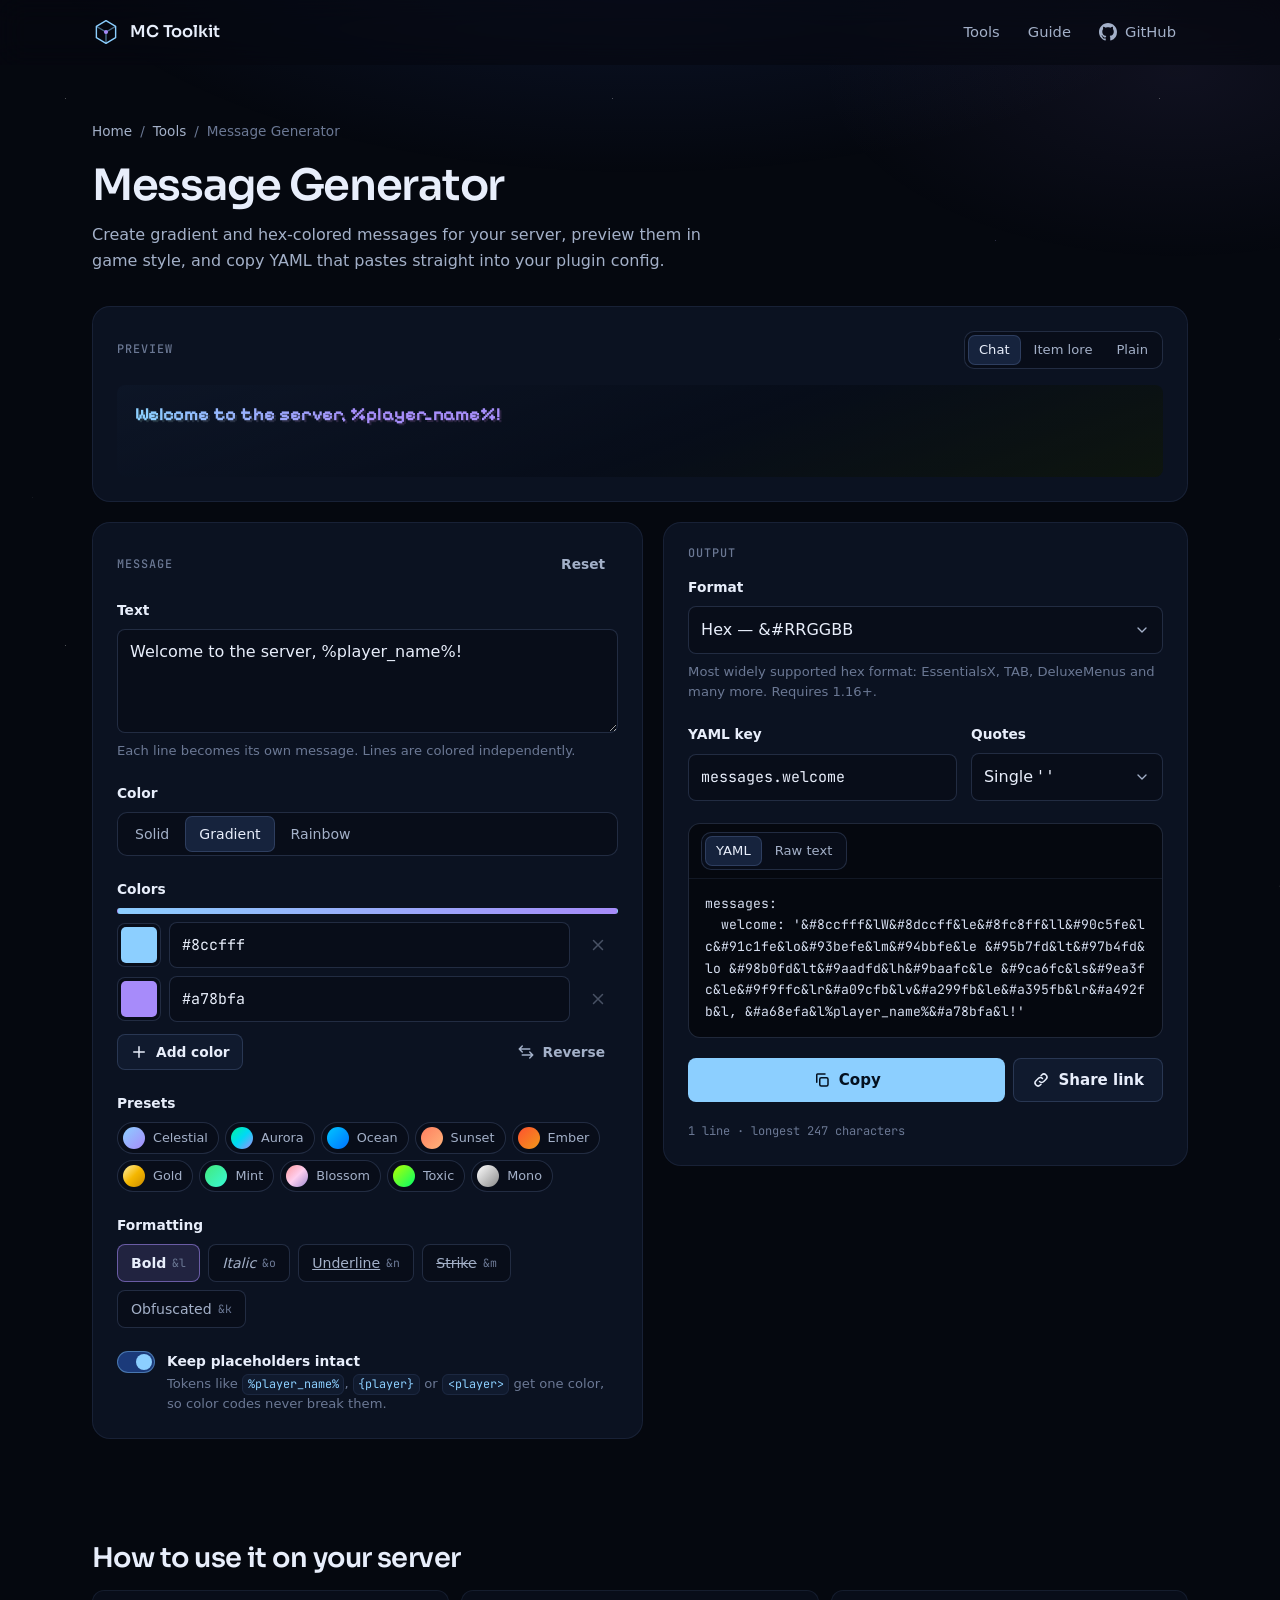
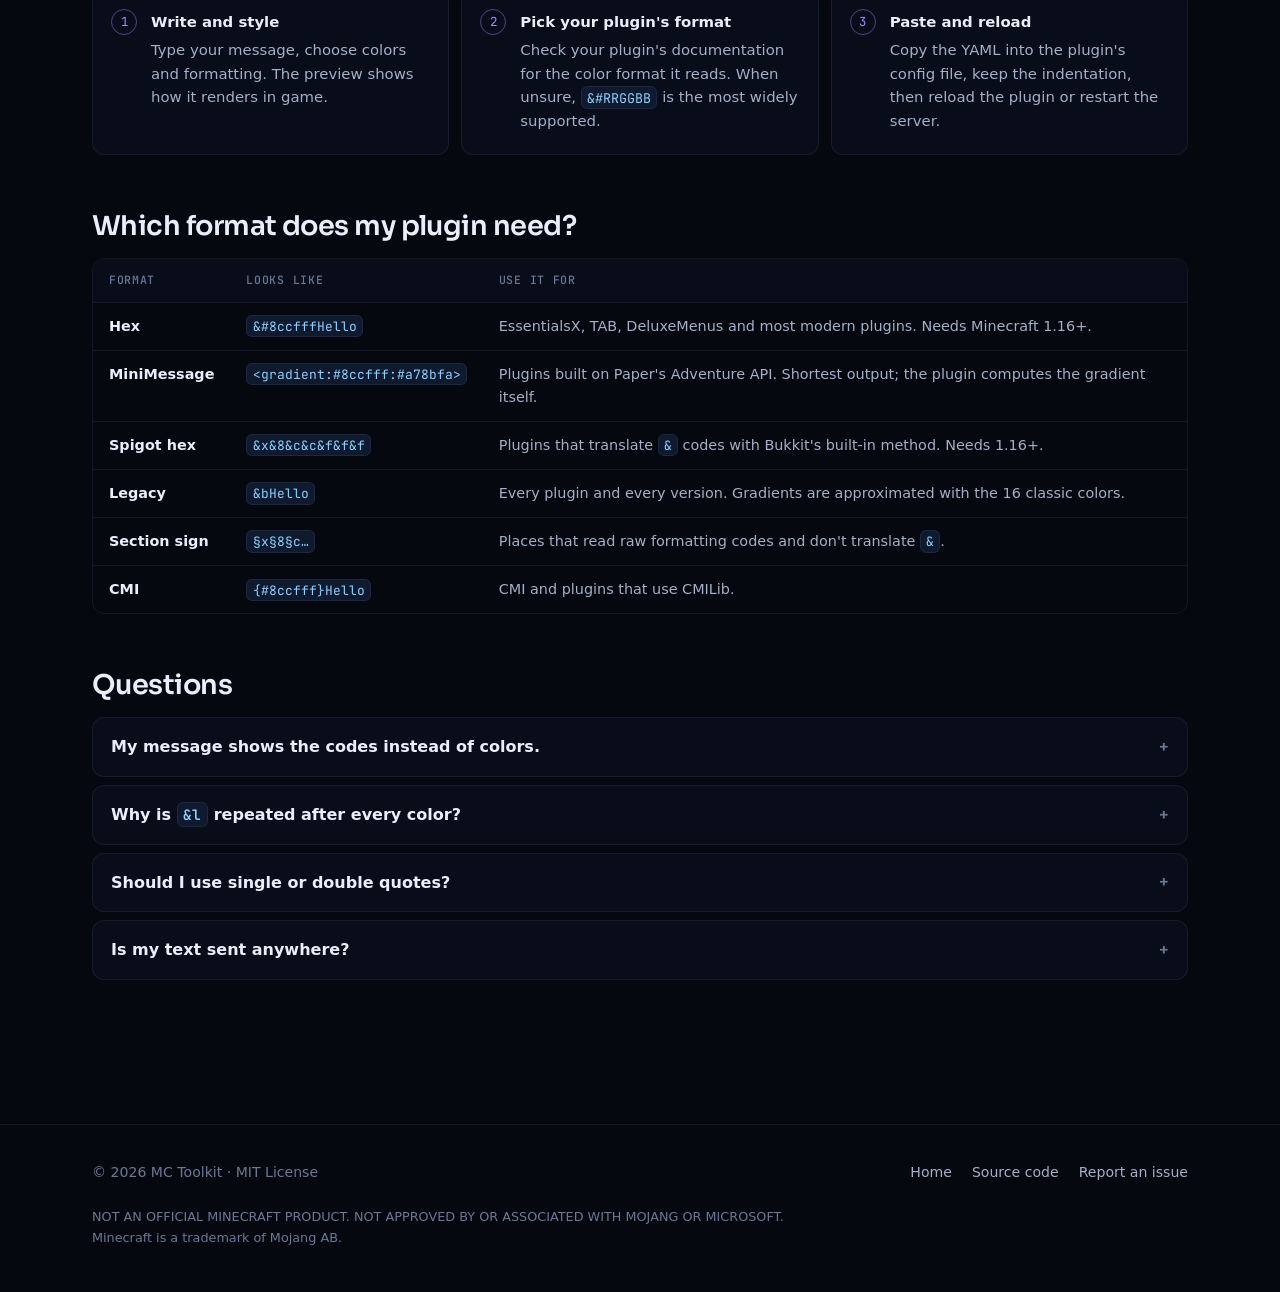
==== tools/message-generator/index.html @ 1709cd54 "Add site foundation and Message Generator tool - Design system (dark celestial theme), homepage and " ====
<!doctype html>
<html lang="en">
<head>
  <meta charset="utf-8">
  <meta name="viewport" content="width=device-width, initial-scale=1, viewport-fit=cover">
  <title>Minecraft Gradient &amp; Hex Message Generator (YAML) — MC Toolkit</title>
  <meta name="description" content="Create Minecraft gradient and hex color messages for Paper and Spigot. Export ready-to-paste YAML in &amp;#RRGGBB, MiniMessage, &amp;x Spigot, legacy &amp; codes and CMI formats.">
  <link rel="canonical" href="https://smmezp.github.io/mc-toolkit/tools/message-generator/">
  <meta name="theme-color" content="#05080f">

  <meta property="og:type" content="website">
  <meta property="og:site_name" content="MC Toolkit">
  <meta property="og:title" content="Minecraft Gradient &amp; Hex Message Generator">
  <meta property="og:description" content="Gradients, hex colors and formatting for Minecraft messages. Copy YAML for EssentialsX, MiniMessage, Spigot and more.">
  <meta property="og:url" content="https://smmezp.github.io/mc-toolkit/tools/message-generator/">
  <meta property="og:image" content="https://smmezp.github.io/mc-toolkit/assets/og-image.png">
  <meta property="og:image:width" content="1200">
  <meta property="og:image:height" content="630">
  <meta name="twitter:card" content="summary_large_image">

  <link rel="icon" href="../../assets/favicon.svg" type="image/svg+xml">
  <link rel="apple-touch-icon" href="../../assets/apple-touch-icon.png">

  <link rel="preconnect" href="https://fonts.googleapis.com">
  <link rel="preconnect" href="https://fonts.gstatic.com" crossorigin>
  <link rel="stylesheet" href="https://fonts.googleapis.com/css2?family=JetBrains+Mono:wght@400;500&family=Pixelify+Sans:wght@400;700&family=Sora:wght@500;600;700&display=swap">
  <link rel="stylesheet" href="../../css/main.css">
  <link rel="stylesheet" href="../../css/tool.css">

  <script type="application/ld+json">
  {
    "@context": "https://schema.org",
    "@type": "WebApplication",
    "name": "Minecraft Message Generator",
    "url": "https://smmezp.github.io/mc-toolkit/tools/message-generator/",
    "applicationCategory": "DeveloperApplication",
    "operatingSystem": "Any (web browser)",
    "description": "Generate Minecraft gradient and hex color messages as YAML for Paper and Spigot plugins.",
    "offers": { "@type": "Offer", "price": "0", "priceCurrency": "USD" },
    "isPartOf": { "@type": "WebSite", "name": "MC Toolkit", "url": "https://smmezp.github.io/mc-toolkit/" }
  }
  </script>
</head>
<body>
  <a class="skip-link" href="#main">Skip to content</a>

  <header class="site-header">
    <div class="container header-inner">
      <a class="brand" href="../../" aria-label="MC Toolkit home">
        <svg viewBox="0 0 32 32" fill="none" aria-hidden="true">
          <path d="M16 3 27 9.5v13L16 29 5 22.5v-13Z" stroke="#8ccfff" stroke-width="1.6" stroke-linejoin="round"/>
          <path d="M5 9.5 16 16l11-6.5M16 16v13" stroke="#8ccfff" stroke-opacity=".5" stroke-width="1.6" stroke-linejoin="round"/>
          <circle cx="16" cy="16" r="2.4" fill="#a78bfa"/>
        </svg>
        <span>MC Toolkit</span>
      </a>
      <nav class="site-nav" aria-label="Main">
        <a class="nav-link" href="../../#tools">Tools</a>
        <a class="nav-link nav-optional" href="#guide">Guide</a>
        <a class="nav-link" href="https://github.com/smmezp/mc-toolkit" target="_blank" rel="noopener" aria-label="MC Toolkit on GitHub">
          <svg viewBox="0 0 16 16" fill="currentColor" aria-hidden="true"><path d="M8 0C3.58 0 0 3.58 0 8c0 3.54 2.29 6.53 5.47 7.59.4.07.55-.17.55-.38 0-.19-.01-.82-.01-1.49-2.01.37-2.53-.49-2.69-.94-.09-.23-.48-.94-.82-1.13-.28-.15-.68-.52-.01-.53.63-.01 1.08.58 1.23.82.72 1.21 1.87.87 2.33.66.07-.52.28-.87.51-1.07-1.78-.2-3.64-.89-3.64-3.95 0-.87.31-1.59.82-2.15-.08-.2-.36-1.02.08-2.12 0 0 .67-.21 2.2.82.64-.18 1.32-.27 2-.27.68 0 1.36.09 2 .27 1.53-1.04 2.2-.82 2.2-.82.44 1.1.16 1.92.08 2.12.51.56.82 1.27.82 2.15 0 3.07-1.87 3.75-3.65 3.95.29.25.54.73.54 1.48 0 1.07-.01 1.93-.01 2.2 0 .21.15.46.55.38A8.013 8.013 0 0 0 16 8c0-4.42-3.58-8-8-8Z"/></svg>
          <span class="nav-label-optional">GitHub</span>
        </a>
      </nav>
    </div>
  </header>

  <main id="main">
    <section class="tool-hero">
      <div class="container">
        <ol class="breadcrumb">
          <li><a href="../../">Home</a></li>
          <li><a href="../../#tools">Tools</a></li>
          <li aria-current="page">Message Generator</li>
        </ol>
        <h1>Message Generator</h1>
        <p>Create gradient and hex-colored messages for your server, preview them in game style, and copy YAML that pastes straight into your plugin config.</p>
      </div>
    </section>

    <div class="container tool-layout">
      <!-- Preview ----------------------------------------------------- -->
      <section class="panel span-all" aria-labelledby="preview-title">
        <div class="panel-head">
          <h2 class="panel-title" id="preview-title">Preview</h2>
          <div class="segmented segmented--sm" role="radiogroup" aria-label="Preview background">
            <label><input type="radio" name="bg" value="chat" checked><span>Chat</span></label>
            <label><input type="radio" name="bg" value="tooltip"><span>Item lore</span></label>
            <label><input type="radio" name="bg" value="plain"><span>Plain</span></label>
          </div>
        </div>
        <div class="mc-screen mc-screen--chat preview-screen" id="mg-preview" aria-live="polite"></div>
      </section>

      <!-- Editor ------------------------------------------------------ -->
      <section class="panel" aria-labelledby="editor-title">
        <div class="panel-head">
          <h2 class="panel-title" id="editor-title">Message</h2>
          <button class="btn btn-ghost btn-sm" type="button" id="mg-reset">Reset</button>
        </div>

        <div class="field">
          <label class="label" for="mg-text">Text</label>
          <textarea class="textarea" id="mg-text" rows="3" spellcheck="false" autocomplete="off"></textarea>
          <p class="hint">Each line becomes its own message. Lines are colored independently.</p>
        </div>

        <div class="field">
          <span class="label" id="mode-label">Color</span>
          <div class="segmented" role="radiogroup" aria-labelledby="mode-label">
            <label><input type="radio" name="mode" value="solid"><span>Solid</span></label>
            <label><input type="radio" name="mode" value="gradient" checked><span>Gradient</span></label>
            <label><input type="radio" name="mode" value="rainbow"><span>Rainbow</span></label>
          </div>
        </div>

        <div class="field" id="mg-colors-field">
          <span class="label">Colors</span>
          <div class="gradient-bar" id="mg-gradient-bar" aria-hidden="true"></div>
          <div class="stops" id="mg-stops"></div>
          <div class="stops-actions">
            <button class="btn btn-secondary btn-sm" type="button" id="mg-add-stop">
              <svg viewBox="0 0 24 24" fill="none" stroke="currentColor" stroke-width="2" stroke-linecap="round" aria-hidden="true"><path d="M12 5v14M5 12h14"/></svg>
              Add color
            </button>
            <button class="btn btn-ghost btn-sm" type="button" id="mg-reverse">
              <svg viewBox="0 0 24 24" fill="none" stroke="currentColor" stroke-width="2" stroke-linecap="round" stroke-linejoin="round" aria-hidden="true"><path d="M7 4 3 8l4 4M3 8h14M17 20l4-4-4-4M21 16H7"/></svg>
              Reverse
            </button>
          </div>
        </div>

        <div class="field" id="mg-presets-field">
          <span class="label">Presets</span>
          <div class="presets" id="mg-presets"></div>
        </div>

        <div class="field">
          <span class="label" id="formats-label">Formatting</span>
          <div class="chips" role="group" aria-labelledby="formats-label">
            <label class="chip"><input type="checkbox" name="format" value="bold"><span><b>Bold</b> <kbd>&amp;l</kbd></span></label>
            <label class="chip"><input type="checkbox" name="format" value="italic"><span><i>Italic</i> <kbd>&amp;o</kbd></span></label>
            <label class="chip"><input type="checkbox" name="format" value="underline"><span><u>Underline</u> <kbd>&amp;n</kbd></span></label>
            <label class="chip"><input type="checkbox" name="format" value="strikethrough"><span><s>Strike</s> <kbd>&amp;m</kbd></span></label>
            <label class="chip"><input type="checkbox" name="format" value="obfuscated"><span>Obfuscated <kbd>&amp;k</kbd></span></label>
          </div>
        </div>

        <div class="field">
          <label class="switch">
            <input type="checkbox" id="mg-protect" checked>
            <span class="switch-track" aria-hidden="true"></span>
            <span class="switch-text">
              <span class="label">Keep placeholders intact</span>
              <span class="hint">Tokens like <code>%player_name%</code>, <code>{player}</code> or <code>&lt;player&gt;</code> get one color, so color codes never break them.</span>
            </span>
          </label>
        </div>
      </section>

      <!-- Output ------------------------------------------------------ -->
      <section class="panel is-sticky" aria-labelledby="output-title">
        <div class="panel-head">
          <h2 class="panel-title" id="output-title">Output</h2>
        </div>

        <div class="field">
          <label class="label" for="mg-format">Format</label>
          <select class="select" id="mg-format">
            <option value="hex">Hex — &amp;#RRGGBB</option>
            <option value="minimessage">MiniMessage — &lt;gradient&gt;</option>
            <option value="spigot">Spigot hex — &amp;x&amp;R&amp;R…</option>
            <option value="legacy">Legacy — &amp;a, &amp;b (16 colors)</option>
            <option value="section">Section sign — §x§R…</option>
            <option value="cmi">CMI — {#RRGGBB}</option>
          </select>
          <p class="hint format-hint" id="mg-format-hint"></p>
        </div>

        <div class="field-row field">
          <div class="field">
            <label class="label" for="mg-key">YAML key</label>
            <input class="input input-mono" id="mg-key" type="text" spellcheck="false" autocomplete="off" autocapitalize="off" placeholder="messages.welcome">
          </div>
          <div class="field">
            <label class="label" for="mg-quote">Quotes</label>
            <select class="select" id="mg-quote">
              <option value="single">Single ' '</option>
              <option value="double">Double " "</option>
            </select>
          </div>
        </div>

        <div class="field">
          <div class="code-box">
            <div class="code-box-head">
              <div class="segmented segmented--sm" role="radiogroup" aria-label="Output view">
                <label><input type="radio" name="view" value="yaml" checked><span>YAML</span></label>
                <label><input type="radio" name="view" value="raw"><span>Raw text</span></label>
              </div>
            </div>
            <pre id="mg-output" tabindex="0" aria-label="Generated output"></pre>
          </div>
          <div class="output-actions">
            <button class="btn btn-primary" type="button" id="mg-copy">
              <svg viewBox="0 0 24 24" fill="none" stroke="currentColor" stroke-width="2" stroke-linecap="round" stroke-linejoin="round" aria-hidden="true"><rect x="9" y="9" width="11" height="11" rx="2"/><path d="M5 15V5a1 1 0 0 1 1-1h10"/></svg>
              Copy
            </button>
            <button class="btn btn-secondary" type="button" id="mg-share">
              <svg viewBox="0 0 24 24" fill="none" stroke="currentColor" stroke-width="2" stroke-linecap="round" stroke-linejoin="round" aria-hidden="true"><path d="M10 14a4 4 0 0 0 5.7 0l3-3a4 4 0 0 0-5.7-5.7l-1 1"/><path d="M14 10a4 4 0 0 0-5.7 0l-3 3a4 4 0 0 0 5.7 5.7l1-1"/></svg>
              Share link
            </button>
          </div>
          <p class="stats" id="mg-stats"></p>
        </div>
      </section>
    </div>

    <!-- Guide --------------------------------------------------------- -->
    <section class="section" id="guide">
      <div class="container guide">
        <div>
          <h2>How to use it on your server</h2>
          <ol class="steps">
            <li><strong>Write and style</strong>Type your message, choose colors and formatting. The preview shows how it renders in game.</li>
            <li><strong>Pick your plugin's format</strong>Check your plugin's documentation for the color format it reads. When unsure, <code>&amp;#RRGGBB</code> is the most widely supported.</li>
            <li><strong>Paste and reload</strong>Copy the YAML into the plugin's config file, keep the indentation, then reload the plugin or restart the server.</li>
          </ol>
        </div>

        <div>
          <h2>Which format does my plugin need?</h2>
          <div class="table-wrap">
            <table class="table">
              <thead>
                <tr><th scope="col">Format</th><th scope="col">Looks like</th><th scope="col">Use it for</th></tr>
              </thead>
              <tbody>
                <tr><td>Hex</td><td><code>&amp;#8ccfffHello</code></td><td>EssentialsX, TAB, DeluxeMenus and most modern plugins. Needs Minecraft 1.16+.</td></tr>
                <tr><td>MiniMessage</td><td><code>&lt;gradient:#8ccfff:#a78bfa&gt;</code></td><td>Plugins built on Paper's Adventure API. Shortest output; the plugin computes the gradient itself.</td></tr>
                <tr><td>Spigot hex</td><td><code>&amp;x&amp;8&amp;c&amp;c&amp;f&amp;f&amp;f</code></td><td>Plugins that translate <code>&amp;</code> codes with Bukkit's built-in method. Needs 1.16+.</td></tr>
                <tr><td>Legacy</td><td><code>&amp;bHello</code></td><td>Every plugin and every version. Gradients are approximated with the 16 classic colors.</td></tr>
                <tr><td>Section sign</td><td><code>§x§8§c…</code></td><td>Places that read raw formatting codes and don't translate <code>&amp;</code>.</td></tr>
                <tr><td>CMI</td><td><code>{#8ccfff}Hello</code></td><td>CMI and plugins that use CMILib.</td></tr>
              </tbody>
            </table>
          </div>
        </div>

        <div>
          <h2>Questions</h2>
          <div class="faq">
            <details>
              <summary>My message shows the codes instead of colors.</summary>
              <p>The plugin doesn't read that format. Try another one from the table above — Legacy works everywhere. Hex colors also need the server and the player's client on Minecraft 1.16 or newer.</p>
            </details>
            <details>
              <summary>Why is <code>&amp;l</code> repeated after every color?</summary>
              <p>In Minecraft, a color code resets formatting. To keep a gradient bold, the bold code has to follow every color code. The generator handles this for you.</p>
            </details>
            <details>
              <summary>Should I use single or double quotes?</summary>
              <p>Single quotes are the safest choice: YAML treats everything inside them literally. Double quotes interpret backslashes, which the generator escapes for you if you pick them.</p>
            </details>
            <details>
              <summary>Is my text sent anywhere?</summary>
              <p>No. Everything runs in your browser. The only thing that stores your message is the share link, and only if you copy it.</p>
            </details>
          </div>
        </div>
      </div>
    </section>
  </main>

  <footer class="site-footer">
    <div class="container footer-inner">
      <span>© <span data-year>2026</span> MC Toolkit · MIT License</span>
      <ul class="footer-links">
        <li><a href="../../">Home</a></li>
        <li><a href="https://github.com/smmezp/mc-toolkit" target="_blank" rel="noopener">Source code</a></li>
        <li><a href="https://github.com/smmezp/mc-toolkit/issues" target="_blank" rel="noopener">Report an issue</a></li>
      </ul>
      <p class="footer-legal">NOT AN OFFICIAL MINECRAFT PRODUCT. NOT APPROVED BY OR ASSOCIATED WITH MOJANG OR MICROSOFT. Minecraft is a trademark of Mojang AB.</p>
    </div>
  </footer>

  <script src="../../js/site.js" defer></script>
  <script src="../../js/lib/mc-text.js" defer></script>
  <script src="../../js/tools/message-generator.js" defer></script>
</body>
</html>
---- css/main.css ----
/*!
 * MC Toolkit — main.css
 * Design tokens, base styles, layout and shared components.
 * MIT License — https://github.com/smmezp/mc-toolkit
 */

/* ==================================================================== */
/* 1. Tokens                                                             */
/* ==================================================================== */

:root {
  color-scheme: dark;

  /* Surfaces */
  --bg: #05080f;
  --bg-2: #080d19;
  --surface: #0b1221;
  --surface-2: #101a2e;
  --surface-3: #16233d;
  --line: rgba(140, 170, 230, 0.1);
  --line-2: rgba(140, 170, 230, 0.2);

  /* Text */
  --text: #e8eefb;
  --text-2: #a3b0c8;
  --text-3: #6b7894;

  /* Brand */
  --sky: #8ccfff;
  --sky-strong: #5cb4ff;
  --navy: #1b3a7a;
  --violet: #a78bfa;
  --violet-soft: rgba(167, 139, 250, 0.14);
  --sky-soft: rgba(140, 207, 255, 0.12);
  --success: #5eead4;

  /* Type */
  --font-display: "Sora", ui-sans-serif, system-ui, -apple-system, "Segoe UI", Roboto, sans-serif;
  --font-body: ui-sans-serif, system-ui, -apple-system, "Segoe UI", Roboto, "Helvetica Neue", Arial, sans-serif;
  --font-mono: "JetBrains Mono", ui-monospace, SFMono-Regular, Menlo, Consolas, monospace;
  --font-pixel: "Pixelify Sans", var(--font-mono);

  /* Shape & motion */
  --radius-sm: 8px;
  --radius: 12px;
  --radius-lg: 18px;
  --ease: cubic-bezier(0.22, 0.8, 0.24, 1);
  --container: 1160px;
  --gutter: clamp(16px, 4vw, 32px);
}

/* ==================================================================== */
/* 2. Reset & base                                                       */
/* ==================================================================== */

*,
*::before,
*::after {
  box-sizing: border-box;
}

html {
  -webkit-text-size-adjust: 100%;
  text-size-adjust: 100%;
  scroll-behavior: smooth;
}

body {
  margin: 0;
  min-height: 100vh;
  display: flex;
  flex-direction: column;
  background: var(--bg);
  color: var(--text);
  font-family: var(--font-body);
  font-size: 16px;
  line-height: 1.6;
  -webkit-font-smoothing: antialiased;
  -moz-osx-font-smoothing: grayscale;
  overflow-x: hidden;
}

/* Quiet star field + one soft glow. Fixed, behind everything. */
body::before,
body::after {
  content: "";
  position: fixed;
  inset: 0;
  z-index: -1;
  pointer-events: none;
}

body::before {
  background:
    radial-gradient(ellipse 70% 45% at 50% -12%, rgba(70, 110, 230, 0.16), transparent 70%),
    radial-gradient(ellipse 40% 30% at 92% 8%, rgba(167, 139, 250, 0.07), transparent 70%);
}

body::after {
  opacity: 0.55;
  background-image:
    radial-gradient(1px 1px at 12% 18%, rgba(255, 255, 255, 0.7), transparent 60%),
    radial-gradient(1px 1px at 68% 9%, rgba(200, 220, 255, 0.6), transparent 60%),
    radial-gradient(1.5px 1.5px at 34% 62%, rgba(255, 255, 255, 0.45), transparent 60%),
    radial-gradient(1px 1px at 82% 44%, rgba(190, 170, 255, 0.6), transparent 60%),
    radial-gradient(1px 1px at 52% 84%, rgba(255, 255, 255, 0.5), transparent 60%),
    radial-gradient(1px 1px at 91% 77%, rgba(200, 225, 255, 0.5), transparent 60%),
    radial-gradient(1px 1px at 6% 91%, rgba(255, 255, 255, 0.4), transparent 60%);
  background-size: 547px 547px;
  animation: twinkle 9s ease-in-out infinite alternate;
}

@keyframes twinkle {
  from { opacity: 0.35; }
  to { opacity: 0.65; }
}

img,
svg {
  display: block;
  max-width: 100%;
}

a {
  color: var(--sky);
  text-decoration: none;
}

a:hover {
  color: var(--text);
}

h1,
h2,
h3,
h4 {
  margin: 0;
  font-family: var(--font-display);
  font-weight: 600;
  line-height: 1.15;
  letter-spacing: -0.02em;
  color: var(--text);
}

p {
  margin: 0;
}

code,
kbd,
pre {
  font-family: var(--font-mono);
  font-size: 0.9em;
}

:not(pre) > code {
  padding: 0.12em 0.4em;
  border-radius: 6px;
  background: var(--surface-2);
  border: 1px solid var(--line);
  color: var(--sky);
  word-break: break-word;
}

::selection {
  background: rgba(167, 139, 250, 0.35);
  color: #fff;
}

:focus-visible {
  outline: 2px solid var(--violet);
  outline-offset: 2px;
  border-radius: 6px;
}

[hidden] {
  display: none !important;
}

.sr-only {
  position: absolute !important;
  width: 1px;
  height: 1px;
  padding: 0;
  margin: -1px;
  overflow: hidden;
  clip: rect(0, 0, 0, 0);
  white-space: nowrap;
  border: 0;
}

.skip-link {
  position: absolute;
  left: 12px;
  top: -60px;
  z-index: 100;
  padding: 8px 14px;
  border-radius: var(--radius-sm);
  background: var(--sky);
  color: #04101f;
  font-weight: 600;
}

.skip-link:focus {
  top: 12px;
}

/* ==================================================================== */
/* 3. Layout                                                             */
/* ==================================================================== */

.container {
  width: 100%;
  max-width: var(--container);
  margin: 0 auto;
  padding: 0 var(--gutter);
}

main {
  flex: 1;
}

.section {
  padding: clamp(56px, 9vw, 104px) 0;
}

.section-head {
  max-width: 620px;
  margin-bottom: 36px;
}

.section-head h2 {
  font-size: clamp(1.6rem, 3.2vw, 2.2rem);
  margin-bottom: 12px;
}

.section-head p {
  color: var(--text-2);
}

.eyebrow {
  display: inline-flex;
  align-items: center;
  gap: 8px;
  margin-bottom: 14px;
  font-family: var(--font-mono);
  font-size: 0.75rem;
  letter-spacing: 0.08em;
  text-transform: uppercase;
  color: var(--text-2);
}

.eyebrow::before {
  content: "";
  width: 6px;
  height: 6px;
  border-radius: 50%;
  background: var(--violet);
  box-shadow: 0 0 10px var(--violet);
}

/* ==================================================================== */
/* 4. Header                                                             */
/* ==================================================================== */

.site-header {
  position: sticky;
  top: 0;
  z-index: 50;
  border-bottom: 1px solid transparent;
  background: rgba(5, 8, 15, 0.6);
  -webkit-backdrop-filter: blur(14px);
  backdrop-filter: blur(14px);
  transition: border-color 0.3s var(--ease), background 0.3s var(--ease);
}

.site-header.is-scrolled {
  border-bottom-color: var(--line);
  background: rgba(5, 8, 15, 0.85);
}

.header-inner {
  display: flex;
  align-items: center;
  justify-content: space-between;
  gap: 16px;
  height: 64px;
}

.brand {
  display: inline-flex;
  align-items: center;
  gap: 10px;
  color: var(--text);
  font-family: var(--font-display);
  font-weight: 600;
  font-size: 1.02rem;
  letter-spacing: -0.01em;
  white-space: nowrap;
}

.brand:hover {
  color: var(--text);
}

.brand svg {
  width: 28px;
  height: 28px;
  flex: none;
}

.brand-muted {
  color: var(--text-3);
  font-weight: 500;
}

.site-nav {
  display: flex;
  align-items: center;
  gap: 4px;
}

.nav-link {
  display: inline-flex;
  align-items: center;
  gap: 8px;
  padding: 8px 12px;
  border-radius: var(--radius-sm);
  color: var(--text-2);
  font-size: 0.92rem;
  font-weight: 500;
  transition: color 0.2s, background 0.2s;
}

.nav-link:hover,
.nav-link[aria-current="page"] {
  color: var(--text);
  background: var(--surface-2);
}

.nav-link svg {
  width: 18px;
  height: 18px;
}

@media (max-width: 480px) {
  .nav-link .nav-label-optional,
  .nav-optional {
    display: none;
  }
  .brand-muted {
    display: none;
  }
}

/* ==================================================================== */
/* 5. Buttons                                                            */
/* ==================================================================== */

.btn {
  display: inline-flex;
  align-items: center;
  justify-content: center;
  gap: 8px;
  min-height: 44px;
  padding: 10px 18px;
  border: 1px solid transparent;
  border-radius: var(--radius-sm);
  font: inherit;
  font-size: 0.94rem;
  font-weight: 600;
  line-height: 1.2;
  cursor: pointer;
  white-space: nowrap;
  transition: transform 0.2s var(--ease), background 0.2s, border-color 0.2s, color 0.2s;
}

.btn svg {
  width: 18px;
  height: 18px;
  flex: none;
}

.btn:active {
  transform: translateY(1px);
}

.btn:disabled {
  opacity: 0.4;
  cursor: not-allowed;
  transform: none;
}

.btn-primary {
  background: var(--sky);
  color: #04101f;
}

.btn-primary:hover {
  background: #b3e0ff;
  color: #04101f;
}

.btn-secondary {
  background: var(--surface-2);
  border-color: var(--line-2);
  color: var(--text);
}

.btn-secondary:hover {
  background: var(--surface-3);
  color: var(--text);
}

.btn-ghost {
  background: transparent;
  color: var(--text-2);
}

.btn-ghost:hover {
  background: var(--surface-2);
  color: var(--text);
}

.btn-sm {
  min-height: 36px;
  padding: 7px 12px;
  font-size: 0.86rem;
}

.btn-icon {
  width: 40px;
  min-height: 40px;
  padding: 0;
}

/* ==================================================================== */
/* 6. Hero (home)                                                        */
/* ==================================================================== */

.hero {
  padding: clamp(48px, 9vw, 112px) 0 clamp(40px, 6vw, 72px);
}

.hero-grid {
  display: grid;
  grid-template-columns: minmax(0, 1fr);
  gap: 48px;
  align-items: center;
}

@media (min-width: 960px) {
  .hero-grid {
    grid-template-columns: minmax(0, 1.05fr) minmax(0, 1fr);
    gap: 64px;
  }
}

.hero h1 {
  font-size: clamp(2.3rem, 5.6vw, 3.9rem);
  letter-spacing: -0.035em;
  margin-bottom: 20px;
}

.hero h1 .accent {
  color: var(--sky);
}

.hero-lead {
  max-width: 540px;
  font-size: clamp(1.02rem, 1.6vw, 1.15rem);
  color: var(--text-2);
  margin-bottom: 32px;
}

.hero-actions {
  display: flex;
  flex-wrap: wrap;
  gap: 12px;
}

.hero-meta {
  display: flex;
  flex-wrap: wrap;
  gap: 8px 20px;
  margin-top: 28px;
  padding: 0;
  list-style: none;
  font-size: 0.86rem;
  color: var(--text-3);
}

.hero-meta li {
  display: inline-flex;
  align-items: center;
  gap: 8px;
}

.hero-meta svg {
  width: 16px;
  height: 16px;
  color: var(--success);
}

/* Window-like demo card */
.window {
  border: 1px solid var(--line-2);
  border-radius: var(--radius-lg);
  background: linear-gradient(180deg, var(--surface-2), var(--surface));
  box-shadow: 0 30px 80px -30px rgba(0, 0, 0, 0.8), 0 0 0 1px rgba(255, 255, 255, 0.02) inset;
  overflow: hidden;
}

.window-bar {
  display: flex;
  align-items: center;
  gap: 12px;
  padding: 12px 16px;
  border-bottom: 1px solid var(--line);
  font-family: var(--font-mono);
  font-size: 0.78rem;
  color: var(--text-3);
}

.window-dots {
  display: flex;
  gap: 6px;
}

.window-dots span {
  width: 9px;
  height: 9px;
  border-radius: 50%;
  background: var(--surface-3);
}

.window-code {
  margin: 0;
  padding: 18px 20px;
  overflow-x: auto;
  font-size: 0.8rem;
  line-height: 1.75;
  color: var(--text-2);
  white-space: pre;
}

.tok-key { color: var(--sky); }
.tok-str { color: #c7d2fe; }
.tok-com { color: var(--text-3); }
.tok-tag { color: var(--violet); }

.window-divider {
  display: flex;
  align-items: center;
  gap: 10px;
  padding: 0 20px;
  font-family: var(--font-mono);
  font-size: 0.7rem;
  letter-spacing: 0.08em;
  text-transform: uppercase;
  color: var(--text-3);
}

.window-divider::after {
  content: "";
  flex: 1;
  height: 1px;
  background: var(--line);
}

.window-preview {
  margin: 14px 20px 20px;
}

/* ==================================================================== */
/* 7. Tool cards                                                         */
/* ==================================================================== */

.tool-grid {
  display: grid;
  grid-template-columns: minmax(0, 1fr);
  gap: 14px;
  margin: 0;
  padding: 0;
  list-style: none;
}

@media (min-width: 640px) {
  .tool-grid { grid-template-columns: repeat(2, minmax(0, 1fr)); }
}

@media (min-width: 1000px) {
  .tool-grid { grid-template-columns: repeat(3, minmax(0, 1fr)); }
}

.tool-card {
  position: relative;
  display: flex;
  flex-direction: column;
  height: 100%;
  padding: 22px;
  border: 1px solid var(--line);
  border-radius: var(--radius);
  background: var(--surface);
  color: var(--text);
  transition: border-color 0.25s var(--ease), transform 0.25s var(--ease), background 0.25s var(--ease);
}

a.tool-card:hover {
  color: var(--text);
  border-color: rgba(140, 207, 255, 0.35);
  background: var(--surface-2);
  transform: translateY(-2px);
}

.tool-card-top {
  display: flex;
  align-items: flex-start;
  justify-content: space-between;
  gap: 12px;
  margin-bottom: 18px;
}

.tool-icon {
  display: grid;
  place-items: center;
  width: 42px;
  height: 42px;
  border-radius: 10px;
  border: 1px solid var(--line-2);
  background: var(--surface-2);
  color: var(--sky);
}

.tool-icon svg {
  width: 22px;
  height: 22px;
}

.tool-card h3 {
  font-size: 1.06rem;
  margin-bottom: 8px;
}

.tool-card p {
  color: var(--text-2);
  font-size: 0.92rem;
  line-height: 1.55;
}

.tool-card-foot {
  display: flex;
  align-items: center;
  gap: 6px;
  margin-top: auto;
  padding-top: 18px;
  font-size: 0.86rem;
  font-weight: 600;
  color: var(--sky);
}

.tool-card-foot svg {
  width: 16px;
  height: 16px;
  transition: transform 0.25s var(--ease);
}

a.tool-card:hover .tool-card-foot svg {
  transform: translateX(3px);
}

.tool-card.is-planned {
  background: transparent;
  border-style: dashed;
}

.tool-card.is-planned .tool-icon {
  color: var(--text-3);
  background: transparent;
}

.tool-card.is-planned h3 {
  color: var(--text-2);
}

.tool-card.is-planned p {
  color: var(--text-3);
}

.badge {
  display: inline-flex;
  align-items: center;
  gap: 6px;
  padding: 3px 9px;
  border-radius: 999px;
  border: 1px solid var(--line-2);
  font-family: var(--font-mono);
  font-size: 0.68rem;
  letter-spacing: 0.04em;
  text-transform: uppercase;
  color: var(--text-3);
  white-space: nowrap;
}

.badge-live {
  border-color: rgba(94, 234, 212, 0.3);
  color: var(--success);
}

.badge-live::before {
  content: "";
  width: 6px;
  height: 6px;
  border-radius: 50%;
  background: currentColor;
}

/* ==================================================================== */
/* 8. Principles & support                                               */
/* ==================================================================== */

.principles {
  display: grid;
  grid-template-columns: minmax(0, 1fr);
  gap: 1px;
  margin: 0;
  padding: 0;
  list-style: none;
  border: 1px solid var(--line);
  border-radius: var(--radius);
  background: var(--line);
  overflow: hidden;
}

@media (min-width: 800px) {
  .principles { grid-template-columns: repeat(3, minmax(0, 1fr)); }
}

.principles li {
  padding: 26px;
  background: var(--bg-2);
}

.principles svg {
  width: 22px;
  height: 22px;
  color: var(--violet);
  margin-bottom: 16px;
}

.principles h3 {
  font-size: 1rem;
  margin-bottom: 8px;
}

.principles p {
  color: var(--text-2);
  font-size: 0.92rem;
}

.support {
  display: grid;
  grid-template-columns: minmax(0, 1fr);
  gap: 24px;
  align-items: center;
  padding: clamp(24px, 4vw, 40px);
  border: 1px solid var(--line);
  border-radius: var(--radius-lg);
  background: var(--surface);
}

@media (min-width: 860px) {
  .support { grid-template-columns: minmax(0, 1fr) auto; }
}

.support h2 {
  font-size: clamp(1.4rem, 2.6vw, 1.8rem);
  margin-bottom: 10px;
}

.support p {
  color: var(--text-2);
  max-width: 560px;
}

.support-actions {
  display: flex;
  flex-wrap: wrap;
  gap: 10px;
}

/* ==================================================================== */
/* 9. Footer                                                             */
/* ==================================================================== */

.site-footer {
  margin-top: 40px;
  border-top: 1px solid var(--line);
  padding: 36px 0 44px;
  font-size: 0.88rem;
  color: var(--text-3);
}

.footer-inner {
  display: flex;
  flex-wrap: wrap;
  justify-content: space-between;
  gap: 24px;
}

.footer-links {
  display: flex;
  flex-wrap: wrap;
  gap: 8px 20px;
  margin: 0;
  padding: 0;
  list-style: none;
}

.footer-links a {
  color: var(--text-2);
}

.footer-links a:hover {
  color: var(--text);
}

.footer-legal {
  flex-basis: 100%;
  max-width: 720px;
  font-size: 0.8rem;
  line-height: 1.6;
}

/* ==================================================================== */
/* 10. Toast                                                             */
/* ==================================================================== */

.toast {
  position: fixed;
  left: 50%;
  bottom: max(20px, env(safe-area-inset-bottom));
  z-index: 200;
  display: inline-flex;
  align-items: center;
  gap: 8px;
  padding: 10px 16px;
  border: 1px solid var(--line-2);
  border-radius: 999px;
  background: var(--surface-3);
  color: var(--text);
  font-size: 0.9rem;
  font-weight: 500;
  box-shadow: 0 12px 40px -12px rgba(0, 0, 0, 0.8);
  opacity: 0;
  transform: translate(-50%, 12px);
  pointer-events: none;
  transition: opacity 0.25s var(--ease), transform 0.25s var(--ease);
}

.toast.is-visible {
  opacity: 1;
  transform: translate(-50%, 0);
}

.toast svg {
  width: 16px;
  height: 16px;
  color: var(--success);
}

/* ==================================================================== */
/* 11. Minecraft text rendering (shared)                                 */
/* ==================================================================== */

.mc-screen {
  position: relative;
  padding: 16px 18px;
  border-radius: var(--radius-sm);
  font-family: var(--font-pixel);
  font-size: 1.15rem;
  line-height: 1.45;
  color: #fff;
  white-space: pre-wrap;
  word-break: break-word;
  overflow-wrap: anywhere;
}

.mc-screen span {
  text-shadow: 0.11em 0.11em 0 var(--mc-shadow, #3f3f3f);
}

.mc-bold { font-weight: 700; }
.mc-italic { font-style: italic; }

/* Chat: translucent black box over a dim night scene */
.mc-screen--chat {
  background:
    linear-gradient(rgba(0, 0, 0, 0.5), rgba(0, 0, 0, 0.5)),
    linear-gradient(160deg, #1a2b4d 0%, #0e1a33 55%, #1b2a1d 100%);
}

/* Item tooltip: Minecraft's purple-bordered hover box */
.mc-screen--tooltip {
  background: rgba(16, 0, 16, 0.94);
  border: 2px solid #5000ff;
  border-image: linear-gradient(180deg, #5000ff, #28007f) 1;
  border-radius: 0;
  outline: 2px solid #100010;
  outline-offset: 0;
}

/* Plain dark */
.mc-screen--plain {
  background: #0a0a0a;
}

/* ==================================================================== */
/* 12. Motion                                                            */
/* ==================================================================== */

.reveal {
  animation: reveal 0.7s var(--ease) both;
}

.reveal-2 { animation-delay: 0.08s; }
.reveal-3 { animation-delay: 0.16s; }

@keyframes reveal {
  from {
    opacity: 0;
    transform: translateY(10px);
  }
  to {
    opacity: 1;
    transform: none;
  }
}

@media (prefers-reduced-motion: reduce) {
  html { scroll-behavior: auto; }
  *,
  *::before,
  *::after {
    animation-duration: 0.001ms !important;
    animation-iteration-count: 1 !important;
    transition-duration: 0.001ms !important;
  }
}
---- css/tool.css ----
/*!
 * MC Toolkit — tool.css
 * Layout and form controls shared by every tool page.
 * MIT License — https://github.com/smmezp/mc-toolkit
 */

/* ==================================================================== */
/* Tool header                                                           */
/* ==================================================================== */

.tool-hero {
  padding: clamp(28px, 5vw, 56px) 0 clamp(20px, 3vw, 32px);
}

.breadcrumb {
  display: flex;
  flex-wrap: wrap;
  align-items: center;
  gap: 8px;
  margin: 0 0 18px;
  padding: 0;
  list-style: none;
  font-size: 0.85rem;
  color: var(--text-3);
}

.breadcrumb a {
  color: var(--text-2);
}

.breadcrumb a:hover {
  color: var(--text);
}

.breadcrumb li + li::before {
  content: "/";
  margin-right: 8px;
  color: var(--text-3);
}

.tool-hero h1 {
  font-size: clamp(1.8rem, 4.4vw, 2.7rem);
  letter-spacing: -0.03em;
  margin-bottom: 12px;
}

.tool-hero p {
  max-width: 640px;
  color: var(--text-2);
}

/* ==================================================================== */
/* Layout                                                                */
/* ==================================================================== */

.tool-layout {
  display: grid;
  grid-template-columns: minmax(0, 1fr);
  gap: 16px;
}

@media (min-width: 920px) {
  .tool-layout {
    grid-template-columns: minmax(0, 1.05fr) minmax(0, 1fr);
    align-items: start;
    gap: 20px;
  }
  .tool-layout > .span-all {
    grid-column: 1 / -1;
  }
  .tool-layout > .is-sticky {
    position: sticky;
    top: 84px;
  }
}

.panel {
  min-width: 0;
  padding: clamp(16px, 3vw, 24px);
  border: 1px solid var(--line);
  border-radius: var(--radius-lg);
  background: var(--surface);
}

.panel-head {
  display: flex;
  flex-wrap: wrap;
  align-items: center;
  justify-content: space-between;
  gap: 12px;
  margin-bottom: 16px;
}

.panel-title {
  font-family: var(--font-mono);
  font-size: 0.74rem;
  font-weight: 500;
  letter-spacing: 0.08em;
  text-transform: uppercase;
  color: var(--text-3);
}

/* ==================================================================== */
/* Fields                                                                */
/* ==================================================================== */

.field {
  display: grid;
  gap: 8px;
  min-width: 0;
}

.field + .field {
  margin-top: 22px;
}

.field-row {
  display: grid;
  grid-template-columns: minmax(0, 1fr);
  gap: 14px;
}

@media (min-width: 520px) {
  .field-row {
    grid-template-columns: minmax(0, 1.4fr) minmax(0, 1fr);
  }
}

.field-row .field + .field {
  margin-top: 0;
}

.label {
  font-size: 0.86rem;
  font-weight: 600;
  color: var(--text);
}

.hint {
  font-size: 0.82rem;
  line-height: 1.5;
  color: var(--text-3);
}

.input,
.select,
.textarea {
  width: 100%;
  min-width: 0;
  min-height: 44px;
  padding: 10px 12px;
  border: 1px solid var(--line-2);
  border-radius: var(--radius-sm);
  background: var(--bg-2);
  color: var(--text);
  /* 16px prevents iOS from zooming into the field */
  font: inherit;
  font-size: 16px;
  transition: border-color 0.2s, box-shadow 0.2s;
}

.input:hover,
.select:hover,
.textarea:hover {
  border-color: rgba(140, 170, 230, 0.32);
}

.input:focus,
.select:focus,
.textarea:focus {
  outline: none;
  border-color: var(--violet);
  box-shadow: 0 0 0 3px var(--violet-soft);
}

.input-mono {
  font-family: var(--font-mono);
  font-size: 15px;
}

.textarea {
  min-height: 104px;
  resize: vertical;
  line-height: 1.5;
}

.select {
  appearance: none;
  -webkit-appearance: none;
  padding-right: 38px;
  background-image: url("data:image/svg+xml,%3Csvg xmlns='http://www.w3.org/2000/svg' viewBox='0 0 24 24' fill='none' stroke='%23a3b0c8' stroke-width='2' stroke-linecap='round' stroke-linejoin='round'%3E%3Cpath d='m6 9 6 6 6-6'/%3E%3C/svg%3E");
  background-repeat: no-repeat;
  background-position: right 12px center;
  background-size: 16px;
  cursor: pointer;
}

.select option {
  background: var(--surface-2);
  color: var(--text);
}

/* ==================================================================== */
/* Segmented control (radio group)                                       */
/* ==================================================================== */

.segmented {
  display: inline-flex;
  flex-wrap: wrap;
  gap: 2px;
  padding: 3px;
  border: 1px solid var(--line-2);
  border-radius: 10px;
  background: var(--bg-2);
}

.segmented label {
  position: relative;
}

.segmented input {
  position: absolute;
  opacity: 0;
  pointer-events: none;
}

.segmented span {
  display: inline-flex;
  align-items: center;
  min-height: 36px;
  padding: 6px 14px;
  border-radius: 7px;
  font-size: 0.88rem;
  font-weight: 500;
  color: var(--text-2);
  cursor: pointer;
  user-select: none;
  transition: background 0.2s, color 0.2s;
}

.segmented span:hover {
  color: var(--text);
}

.segmented input:checked + span {
  background: var(--surface-3);
  color: var(--text);
  box-shadow: 0 0 0 1px var(--line-2) inset;
}

.segmented input:focus-visible + span {
  outline: 2px solid var(--violet);
  outline-offset: 1px;
}

.segmented--sm span {
  min-height: 30px;
  padding: 4px 11px;
  font-size: 0.82rem;
}

/* ==================================================================== */
/* Chips (checkbox toggles)                                              */
/* ==================================================================== */

.chips {
  display: flex;
  flex-wrap: wrap;
  gap: 8px;
}

.chip {
  position: relative;
}

.chip input {
  position: absolute;
  opacity: 0;
  pointer-events: none;
}

.chip span {
  display: inline-flex;
  align-items: center;
  gap: 6px;
  min-height: 38px;
  padding: 6px 13px;
  border: 1px solid var(--line-2);
  border-radius: var(--radius-sm);
  background: var(--bg-2);
  font-size: 0.88rem;
  color: var(--text-2);
  cursor: pointer;
  user-select: none;
  transition: border-color 0.2s, background 0.2s, color 0.2s;
}

.chip span:hover {
  color: var(--text);
}

.chip input:checked + span {
  border-color: rgba(167, 139, 250, 0.55);
  background: var(--violet-soft);
  color: var(--text);
}

.chip input:focus-visible + span {
  outline: 2px solid var(--violet);
  outline-offset: 2px;
}

.chip kbd {
  font-size: 0.72rem;
  color: var(--text-3);
}

/* ==================================================================== */
/* Switch                                                                */
/* ==================================================================== */

.switch {
  display: flex;
  align-items: flex-start;
  gap: 12px;
  cursor: pointer;
}

.switch input {
  position: absolute;
  opacity: 0;
  pointer-events: none;
}

.switch-track {
  position: relative;
  flex: none;
  width: 38px;
  height: 22px;
  margin-top: 1px;
  border-radius: 999px;
  background: var(--surface-3);
  border: 1px solid var(--line-2);
  transition: background 0.2s;
}

.switch-track::after {
  content: "";
  position: absolute;
  top: 2px;
  left: 2px;
  width: 16px;
  height: 16px;
  border-radius: 50%;
  background: var(--text-2);
  transition: transform 0.25s var(--ease), background 0.2s;
}

.switch input:checked + .switch-track {
  background: var(--navy);
  border-color: rgba(140, 207, 255, 0.4);
}

.switch input:checked + .switch-track::after {
  transform: translateX(16px);
  background: var(--sky);
}

.switch input:focus-visible + .switch-track {
  outline: 2px solid var(--violet);
  outline-offset: 2px;
}

.switch-text {
  display: grid;
  gap: 2px;
}

/* ==================================================================== */
/* Color stops                                                           */
/* ==================================================================== */

.stops {
  display: grid;
  gap: 8px;
}

.stop {
  display: grid;
  grid-template-columns: 44px minmax(0, 1fr) 40px;
  gap: 8px;
  align-items: center;
}

.stop input[type="color"] {
  width: 44px;
  height: 44px;
  padding: 3px;
  border: 1px solid var(--line-2);
  border-radius: var(--radius-sm);
  background: var(--bg-2);
  cursor: pointer;
}

.stop input[type="color"]::-webkit-color-swatch-wrapper {
  padding: 0;
}

.stop input[type="color"]::-webkit-color-swatch {
  border: 0;
  border-radius: 5px;
}

.stop input[type="color"]::-moz-color-swatch {
  border: 0;
  border-radius: 5px;
}

.stop .input[aria-invalid="true"] {
  border-color: #f87171;
}

.stops-actions {
  display: flex;
  flex-wrap: wrap;
  align-items: center;
  justify-content: space-between;
  gap: 8px;
  margin-top: 4px;
}

.gradient-bar {
  height: 6px;
  border-radius: 999px;
  border: 1px solid var(--line);
}

.presets {
  display: flex;
  flex-wrap: wrap;
  gap: 6px;
}

.preset {
  display: inline-flex;
  align-items: center;
  gap: 8px;
  min-height: 32px;
  padding: 4px 10px 4px 5px;
  border: 1px solid var(--line-2);
  border-radius: 999px;
  background: var(--bg-2);
  color: var(--text-2);
  font: inherit;
  font-size: 0.8rem;
  cursor: pointer;
  transition: border-color 0.2s, color 0.2s;
}

.preset:hover {
  border-color: rgba(140, 207, 255, 0.4);
  color: var(--text);
}

.preset i {
  width: 22px;
  height: 22px;
  border-radius: 50%;
}

/* ==================================================================== */
/* Output                                                                */
/* ==================================================================== */

.code-box {
  position: relative;
  border: 1px solid var(--line-2);
  border-radius: var(--radius);
  background: var(--bg);
  overflow: hidden;
}

.code-box-head {
  display: flex;
  flex-wrap: wrap;
  align-items: center;
  justify-content: space-between;
  gap: 8px;
  padding: 8px 8px 8px 12px;
  border-bottom: 1px solid var(--line);
}

.code-box pre {
  margin: 0;
  padding: 14px 16px;
  min-height: 96px;
  max-height: 340px;
  overflow: auto;
  font-size: 0.82rem;
  line-height: 1.65;
  color: #d6def0;
  white-space: pre-wrap;
  word-break: break-all;
}

.output-actions {
  display: flex;
  flex-wrap: wrap;
  gap: 8px;
  margin-top: 12px;
}

.output-actions .btn-primary {
  flex: 1 1 auto;
}

.stats {
  margin-top: 12px;
  font-family: var(--font-mono);
  font-size: 0.75rem;
  color: var(--text-3);
}

.format-hint {
  min-height: 2.6em;
}

/* ==================================================================== */
/* Preview                                                               */
/* ==================================================================== */

.preview-screen {
  min-height: 92px;
}

/* ==================================================================== */
/* Guide / docs content under each tool                                  */
/* ==================================================================== */

.guide {
  display: grid;
  gap: clamp(36px, 6vw, 56px);
}

.guide > * {
  min-width: 0;
}

.guide h2 {
  font-size: clamp(1.35rem, 2.6vw, 1.7rem);
  margin-bottom: 16px;
}

.steps {
  display: grid;
  grid-template-columns: minmax(0, 1fr);
  gap: 12px;
  margin: 0;
  padding: 0;
  list-style: none;
  counter-reset: step;
}

@media (min-width: 760px) {
  .steps { grid-template-columns: repeat(3, minmax(0, 1fr)); }
}

.steps li {
  position: relative;
  padding: 20px 20px 20px 58px;
  border: 1px solid var(--line);
  border-radius: var(--radius);
  background: var(--bg-2);
  color: var(--text-2);
  font-size: 0.93rem;
  counter-increment: step;
}

.steps li::before {
  content: counter(step);
  position: absolute;
  left: 18px;
  top: 18px;
  display: grid;
  place-items: center;
  width: 26px;
  height: 26px;
  border-radius: 50%;
  border: 1px solid rgba(167, 139, 250, 0.45);
  color: var(--violet);
  font-family: var(--font-mono);
  font-size: 0.78rem;
}

.steps strong {
  display: block;
  margin-bottom: 4px;
  color: var(--text);
}

.table-wrap {
  overflow-x: auto;
  border: 1px solid var(--line);
  border-radius: var(--radius);
}

.table {
  width: 100%;
  min-width: 620px;
  border-collapse: collapse;
  font-size: 0.9rem;
}

.table th,
.table td {
  padding: 12px 16px;
  border-bottom: 1px solid var(--line);
  text-align: left;
  vertical-align: top;
}

.table th {
  font-family: var(--font-mono);
  font-size: 0.72rem;
  font-weight: 500;
  letter-spacing: 0.06em;
  text-transform: uppercase;
  color: var(--text-3);
  background: var(--bg-2);
}

.table td {
  color: var(--text-2);
}

.table td:first-child {
  color: var(--text);
  font-weight: 600;
  white-space: nowrap;
}

.table tr:last-child td {
  border-bottom: 0;
}

.faq {
  display: grid;
  gap: 8px;
}

.faq details {
  border: 1px solid var(--line);
  border-radius: var(--radius);
  background: var(--bg-2);
}

.faq summary {
  position: relative;
  padding: 16px 48px 16px 18px;
  font-weight: 600;
  cursor: pointer;
  list-style: none;
}

.faq summary::-webkit-details-marker {
  display: none;
}

.faq summary::after {
  content: "+";
  position: absolute;
  right: 18px;
  top: 50%;
  transform: translateY(-50%);
  font-family: var(--font-mono);
  color: var(--text-3);
  transition: transform 0.25s var(--ease);
}

.faq details[open] summary::after {
  transform: translateY(-50%) rotate(45deg);
}

.faq details p {
  padding: 0 18px 18px;
  color: var(--text-2);
  font-size: 0.93rem;
}

.table code {
  white-space: nowrap;
}
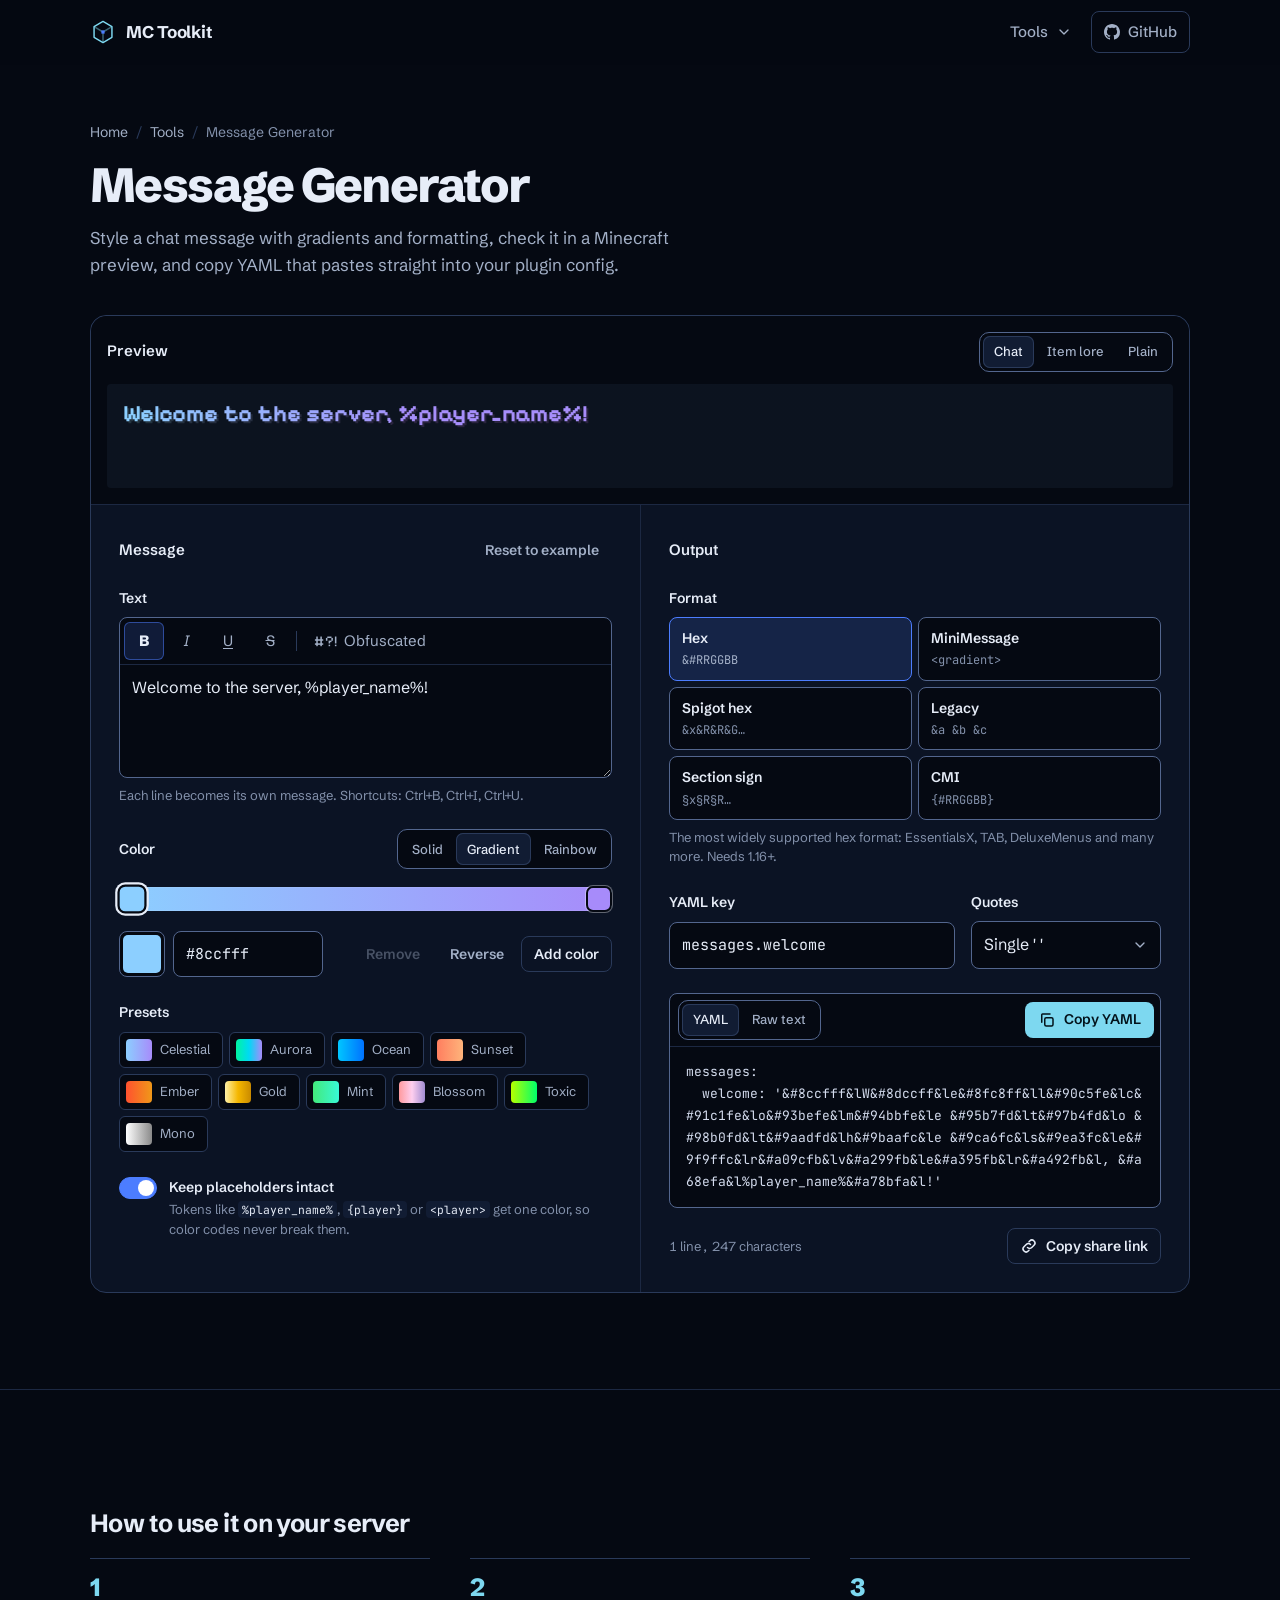
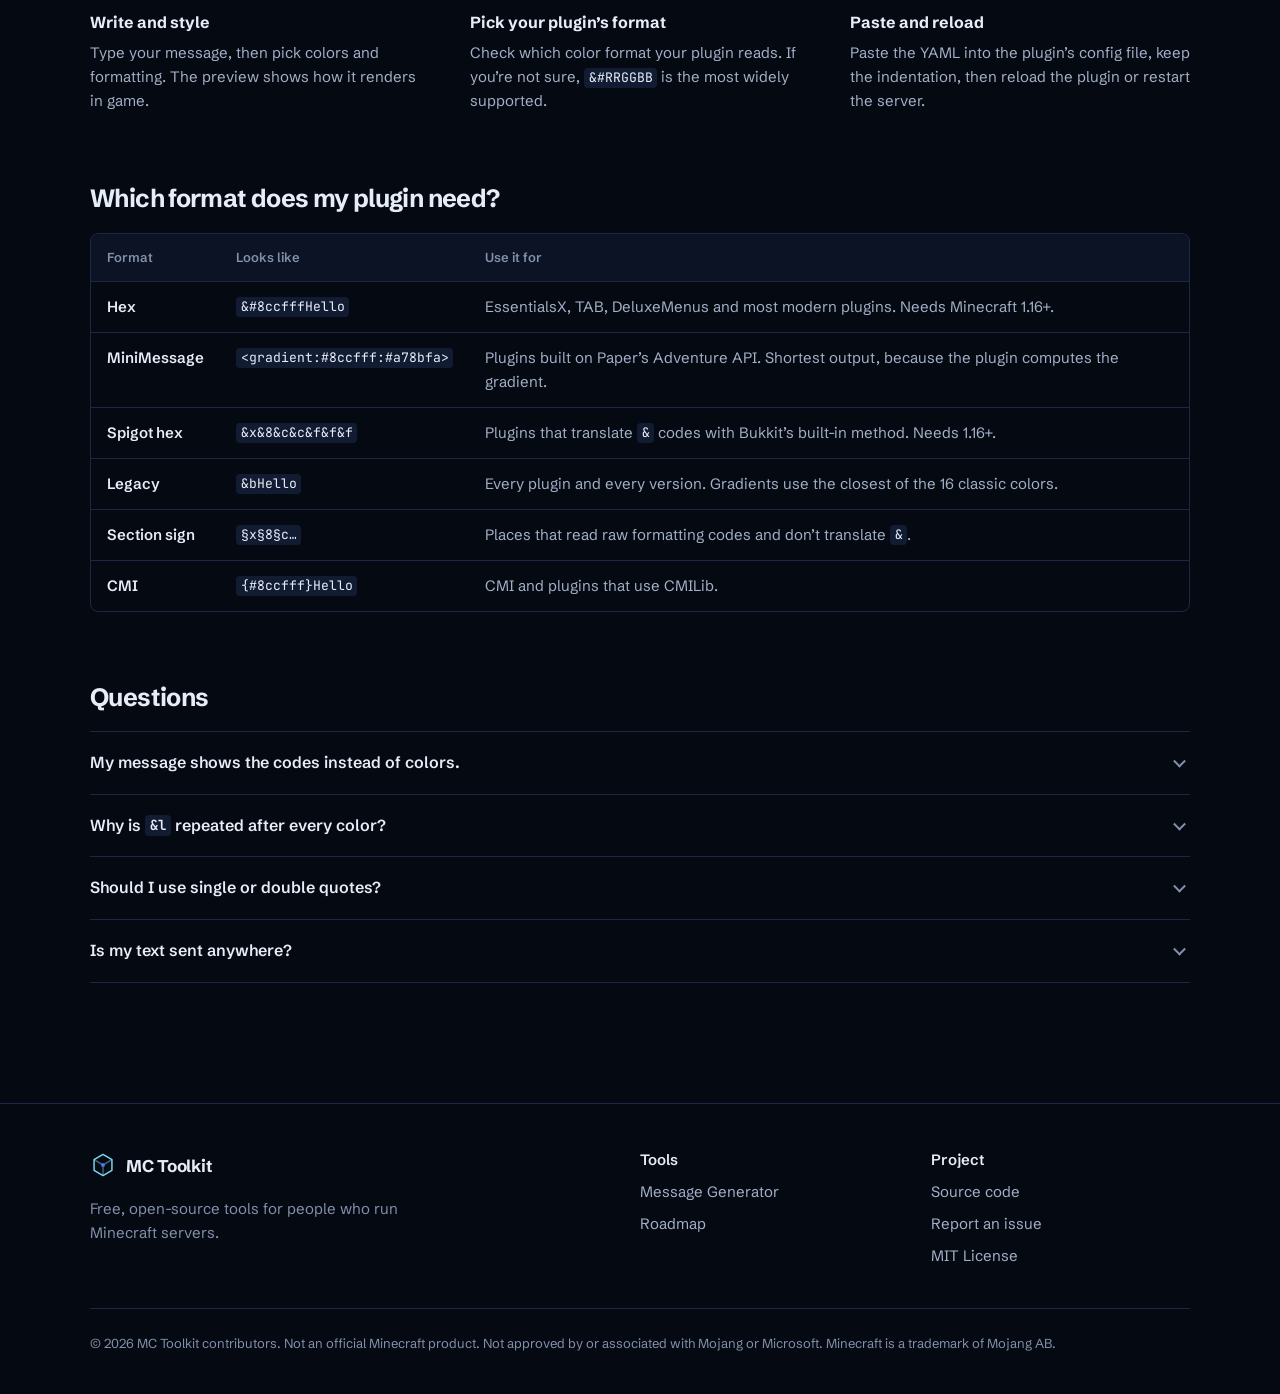
==== commit a1260aaf: "Redesign homepage and Message Generator Design (frontend-design skill): - New type system (Schibsted" ====
--- a/tools/message-generator/index.html
+++ b/tools/message-generator/index.html
@@ -6,7 +6,7 @@
   <title>Minecraft Gradient &amp; Hex Message Generator (YAML) — MC Toolkit</title>
   <meta name="description" content="Create Minecraft gradient and hex color messages for Paper and Spigot. Export ready-to-paste YAML in &amp;#RRGGBB, MiniMessage, &amp;x Spigot, legacy &amp; codes and CMI formats.">
   <link rel="canonical" href="https://smmezp.github.io/mc-toolkit/tools/message-generator/">
-  <meta name="theme-color" content="#05080f">
+  <meta name="theme-color" content="#050912">
 
   <meta property="og:type" content="website">
   <meta property="og:site_name" content="MC Toolkit">
@@ -23,7 +23,7 @@
 
   <link rel="preconnect" href="https://fonts.googleapis.com">
   <link rel="preconnect" href="https://fonts.gstatic.com" crossorigin>
-  <link rel="stylesheet" href="https://fonts.googleapis.com/css2?family=JetBrains+Mono:wght@400;500&family=Pixelify+Sans:wght@400;700&family=Sora:wght@500;600;700&display=swap">
+  <link rel="stylesheet" href="https://fonts.googleapis.com/css2?family=JetBrains+Mono:wght@400;500&family=Pixelify+Sans:wght@400;700&family=Schibsted+Grotesk:wght@400;500;600;700;800&display=swap">
   <link rel="stylesheet" href="../../css/main.css">
   <link rel="stylesheet" href="../../css/tool.css">
 
@@ -41,30 +41,45 @@
   }
   </script>
 </head>
-<body>
+<body class="tool-page">
   <a class="skip-link" href="#main">Skip to content</a>
 
   <header class="site-header">
     <div class="container header-inner">
       <a class="brand" href="../../" aria-label="MC Toolkit home">
         <svg viewBox="0 0 32 32" fill="none" aria-hidden="true">
-          <path d="M16 3 27 9.5v13L16 29 5 22.5v-13Z" stroke="#8ccfff" stroke-width="1.6" stroke-linejoin="round"/>
-          <path d="M5 9.5 16 16l11-6.5M16 16v13" stroke="#8ccfff" stroke-opacity=".5" stroke-width="1.6" stroke-linejoin="round"/>
-          <circle cx="16" cy="16" r="2.4" fill="#a78bfa"/>
+          <path d="M16 3 27 9.5v13L16 29 5 22.5v-13Z" stroke="#7dd8f0" stroke-width="1.8" stroke-linejoin="round"/>
+          <path d="M5 9.5 16 16l11-6.5M16 16v13" stroke="#7dd8f0" stroke-opacity=".45" stroke-width="1.8" stroke-linejoin="round"/>
+          <rect x="14" y="14" width="4" height="4" fill="#4c7dff"/>
         </svg>
-        <span>MC Toolkit</span>
+        <span translate="no">MC Toolkit</span>
       </a>
       <nav class="site-nav" aria-label="Main">
-        <a class="nav-link" href="../../#tools">Tools</a>
-        <a class="nav-link nav-optional" href="#guide">Guide</a>
-        <a class="nav-link" href="https://github.com/smmezp/mc-toolkit" target="_blank" rel="noopener" aria-label="MC Toolkit on GitHub">
+        <div class="menu" data-menu>
+          <button class="nav-item" type="button" aria-expanded="false" aria-controls="tools-menu">
+            Tools
+            <svg class="chevron" viewBox="0 0 24 24" fill="none" stroke="currentColor" stroke-width="2" stroke-linecap="round" stroke-linejoin="round" aria-hidden="true"><path d="m6 9 6 6 6-6"/></svg>
+          </button>
+          <div class="menu-panel" id="tools-menu" hidden>
+            <ul class="menu-list">
+              <li><a class="menu-link" href="./" aria-current="page" style="--dot: var(--id-aqua)"><span class="menu-dot"></span>Message Generator<span class="menu-status is-live">Live</span></a></li>
+              <li><span class="menu-link is-planned" style="--dot: var(--id-blue)"><span class="menu-dot"></span>MOTD Generator<span class="menu-status">Next</span></span></li>
+              <li><span class="menu-link is-planned" style="--dot: var(--id-gold)"><span class="menu-dot"></span>Rank Price Calculator<span class="menu-status">Planned</span></span></li>
+              <li><span class="menu-link is-planned" style="--dot: var(--id-pink)"><span class="menu-dot"></span>Crate Reward Generator<span class="menu-status">Planned</span></span></li>
+              <li><span class="menu-link is-planned" style="--dot: var(--id-green)"><span class="menu-dot"></span>Economy Calculator<span class="menu-status">Planned</span></span></li>
+              <li><span class="menu-link is-planned" style="--dot: var(--id-gray)"><span class="menu-dot"></span>Plugin Config Helper<span class="menu-status">Planned</span></span></li>
+              <li><span class="menu-link is-planned" style="--dot: var(--id-purple)"><span class="menu-dot"></span>Enchantment Planner<span class="menu-status">Planned</span></span></li>
+            </ul>
+            <p class="menu-foot">Need something else? <a href="https://github.com/smmezp/mc-toolkit/issues/new/choose" target="_blank" rel="noopener">Request a tool</a></p>
+          </div>
+        </div>
+        <a class="nav-item nav-github" href="https://github.com/smmezp/mc-toolkit" target="_blank" rel="noopener" aria-label="MC Toolkit on GitHub">
           <svg viewBox="0 0 16 16" fill="currentColor" aria-hidden="true"><path d="M8 0C3.58 0 0 3.58 0 8c0 3.54 2.29 6.53 5.47 7.59.4.07.55-.17.55-.38 0-.19-.01-.82-.01-1.49-2.01.37-2.53-.49-2.69-.94-.09-.23-.48-.94-.82-1.13-.28-.15-.68-.52-.01-.53.63-.01 1.08.58 1.23.82.72 1.21 1.87.87 2.33.66.07-.52.28-.87.51-1.07-1.78-.2-3.64-.89-3.64-3.95 0-.87.31-1.59.82-2.15-.08-.2-.36-1.02.08-2.12 0 0 .67-.21 2.2.82.64-.18 1.32-.27 2-.27.68 0 1.36.09 2 .27 1.53-1.04 2.2-.82 2.2-.82.44 1.1.16 1.92.08 2.12.51.56.82 1.27.82 2.15 0 3.07-1.87 3.75-3.65 3.95.29.25.54.73.54 1.48 0 1.07-.01 1.93-.01 2.2 0 .21.15.46.55.38A8.013 8.013 0 0 0 16 8c0-4.42-3.58-8-8-8Z"/></svg>
-          <span class="nav-label-optional">GitHub</span>
+          <span class="nav-label">GitHub</span>
         </a>
       </nav>
     </div>
   </header>
-
   <main id="main">
     <section class="tool-hero">
       <div class="container">
@@ -74,174 +89,185 @@
           <li aria-current="page">Message Generator</li>
         </ol>
         <h1>Message Generator</h1>
-        <p>Create gradient and hex-colored messages for your server, preview them in game style, and copy YAML that pastes straight into your plugin config.</p>
+        <p>Style a chat message with gradients and formatting, check it in a Minecraft preview, and copy YAML that pastes straight into your plugin config.</p>
       </div>
     </section>
 
-    <div class="container tool-layout">
-      <!-- Preview ----------------------------------------------------- -->
-      <section class="panel span-all" aria-labelledby="preview-title">
-        <div class="panel-head">
-          <h2 class="panel-title" id="preview-title">Preview</h2>
-          <div class="segmented segmented--sm" role="radiogroup" aria-label="Preview background">
-            <label><input type="radio" name="bg" value="chat" checked><span>Chat</span></label>
-            <label><input type="radio" name="bg" value="tooltip"><span>Item lore</span></label>
-            <label><input type="radio" name="bg" value="plain"><span>Plain</span></label>
+    <div class="container">
+      <div class="workspace">
+        <!-- Preview ------------------------------------------------------ -->
+        <section class="stage" aria-labelledby="preview-title">
+          <div class="stage-bar">
+            <h2 class="pane-title" id="preview-title">Preview</h2>
+            <div class="segmented segmented--sm" role="radiogroup" aria-label="Preview background">
+              <label><input type="radio" name="bg" value="chat" checked><span>Chat</span></label>
+              <label><input type="radio" name="bg" value="tooltip"><span>Item lore</span></label>
+              <label><input type="radio" name="bg" value="plain"><span>Plain</span></label>
+            </div>
           </div>
-        </div>
-        <div class="mc-screen mc-screen--chat preview-screen" id="mg-preview" aria-live="polite"></div>
-      </section>
-
-      <!-- Editor ------------------------------------------------------ -->
-      <section class="panel" aria-labelledby="editor-title">
-        <div class="panel-head">
-          <h2 class="panel-title" id="editor-title">Message</h2>
-          <button class="btn btn-ghost btn-sm" type="button" id="mg-reset">Reset</button>
-        </div>
-
-        <div class="field">
-          <label class="label" for="mg-text">Text</label>
-          <textarea class="textarea" id="mg-text" rows="3" spellcheck="false" autocomplete="off"></textarea>
-          <p class="hint">Each line becomes its own message. Lines are colored independently.</p>
-        </div>
-
-        <div class="field">
-          <span class="label" id="mode-label">Color</span>
-          <div class="segmented" role="radiogroup" aria-labelledby="mode-label">
-            <label><input type="radio" name="mode" value="solid"><span>Solid</span></label>
-            <label><input type="radio" name="mode" value="gradient" checked><span>Gradient</span></label>
-            <label><input type="radio" name="mode" value="rainbow"><span>Rainbow</span></label>
-          </div>
-        </div>
-
-        <div class="field" id="mg-colors-field">
-          <span class="label">Colors</span>
-          <div class="gradient-bar" id="mg-gradient-bar" aria-hidden="true"></div>
-          <div class="stops" id="mg-stops"></div>
-          <div class="stops-actions">
-            <button class="btn btn-secondary btn-sm" type="button" id="mg-add-stop">
-              <svg viewBox="0 0 24 24" fill="none" stroke="currentColor" stroke-width="2" stroke-linecap="round" aria-hidden="true"><path d="M12 5v14M5 12h14"/></svg>
-              Add color
-            </button>
-            <button class="btn btn-ghost btn-sm" type="button" id="mg-reverse">
-              <svg viewBox="0 0 24 24" fill="none" stroke="currentColor" stroke-width="2" stroke-linecap="round" stroke-linejoin="round" aria-hidden="true"><path d="M7 4 3 8l4 4M3 8h14M17 20l4-4-4-4M21 16H7"/></svg>
-              Reverse
-            </button>
-          </div>
-        </div>
-
-        <div class="field" id="mg-presets-field">
-          <span class="label">Presets</span>
-          <div class="presets" id="mg-presets"></div>
-        </div>
-
-        <div class="field">
-          <span class="label" id="formats-label">Formatting</span>
-          <div class="chips" role="group" aria-labelledby="formats-label">
-            <label class="chip"><input type="checkbox" name="format" value="bold"><span><b>Bold</b> <kbd>&amp;l</kbd></span></label>
-            <label class="chip"><input type="checkbox" name="format" value="italic"><span><i>Italic</i> <kbd>&amp;o</kbd></span></label>
-            <label class="chip"><input type="checkbox" name="format" value="underline"><span><u>Underline</u> <kbd>&amp;n</kbd></span></label>
-            <label class="chip"><input type="checkbox" name="format" value="strikethrough"><span><s>Strike</s> <kbd>&amp;m</kbd></span></label>
-            <label class="chip"><input type="checkbox" name="format" value="obfuscated"><span>Obfuscated <kbd>&amp;k</kbd></span></label>
-          </div>
-        </div>
-
-        <div class="field">
-          <label class="switch">
-            <input type="checkbox" id="mg-protect" checked>
-            <span class="switch-track" aria-hidden="true"></span>
-            <span class="switch-text">
-              <span class="label">Keep placeholders intact</span>
-              <span class="hint">Tokens like <code>%player_name%</code>, <code>{player}</code> or <code>&lt;player&gt;</code> get one color, so color codes never break them.</span>
-            </span>
-          </label>
-        </div>
-      </section>
-
-      <!-- Output ------------------------------------------------------ -->
-      <section class="panel is-sticky" aria-labelledby="output-title">
-        <div class="panel-head">
-          <h2 class="panel-title" id="output-title">Output</h2>
-        </div>
-
-        <div class="field">
-          <label class="label" for="mg-format">Format</label>
-          <select class="select" id="mg-format">
-            <option value="hex">Hex — &amp;#RRGGBB</option>
-            <option value="minimessage">MiniMessage — &lt;gradient&gt;</option>
-            <option value="spigot">Spigot hex — &amp;x&amp;R&amp;R…</option>
-            <option value="legacy">Legacy — &amp;a, &amp;b (16 colors)</option>
-            <option value="section">Section sign — §x§R…</option>
-            <option value="cmi">CMI — {#RRGGBB}</option>
-          </select>
-          <p class="hint format-hint" id="mg-format-hint"></p>
-        </div>
-
-        <div class="field-row field">
-          <div class="field">
-            <label class="label" for="mg-key">YAML key</label>
-            <input class="input input-mono" id="mg-key" type="text" spellcheck="false" autocomplete="off" autocapitalize="off" placeholder="messages.welcome">
-          </div>
-          <div class="field">
-            <label class="label" for="mg-quote">Quotes</label>
-            <select class="select" id="mg-quote">
-              <option value="single">Single ' '</option>
-              <option value="double">Double " "</option>
-            </select>
-          </div>
-        </div>
-
-        <div class="field">
-          <div class="code-box">
-            <div class="code-box-head">
-              <div class="segmented segmented--sm" role="radiogroup" aria-label="Output view">
-                <label><input type="radio" name="view" value="yaml" checked><span>YAML</span></label>
-                <label><input type="radio" name="view" value="raw"><span>Raw text</span></label>
-              </div>
-            </div>
-            <pre id="mg-output" tabindex="0" aria-label="Generated output"></pre>
-          </div>
-          <div class="output-actions">
-            <button class="btn btn-primary" type="button" id="mg-copy">
-              <svg viewBox="0 0 24 24" fill="none" stroke="currentColor" stroke-width="2" stroke-linecap="round" stroke-linejoin="round" aria-hidden="true"><rect x="9" y="9" width="11" height="11" rx="2"/><path d="M5 15V5a1 1 0 0 1 1-1h10"/></svg>
-              Copy
-            </button>
-            <button class="btn btn-secondary" type="button" id="mg-share">
-              <svg viewBox="0 0 24 24" fill="none" stroke="currentColor" stroke-width="2" stroke-linecap="round" stroke-linejoin="round" aria-hidden="true"><path d="M10 14a4 4 0 0 0 5.7 0l3-3a4 4 0 0 0-5.7-5.7l-1 1"/><path d="M14 10a4 4 0 0 0-5.7 0l-3 3a4 4 0 0 0 5.7 5.7l1-1"/></svg>
-              Share link
-            </button>
-          </div>
-          <p class="stats" id="mg-stats"></p>
-        </div>
-      </section>
+          <div class="mc-screen mc-screen--chat" id="mg-preview" role="img" aria-label="In-game preview of your message"></div>
+        </section>
+
+        <div class="ws-body">
+          <!-- Editor ----------------------------------------------------- -->
+          <section class="ws-pane ws-editor" aria-labelledby="editor-title">
+            <div class="pane-head">
+              <h2 class="pane-title" id="editor-title">Message</h2>
+              <button class="btn btn-quiet btn-sm" type="button" id="mg-reset"><span data-label>Reset to example</span></button>
+            </div>
+
+            <div class="field">
+              <label class="label" for="mg-text">Text</label>
+              <div class="editor-box">
+                <div class="toolbar" role="toolbar" aria-label="Formatting" aria-controls="mg-text">
+                  <button class="tool-btn" type="button" data-format="bold" aria-pressed="false" title="Bold (&amp;l), Ctrl+B"><b aria-hidden="true">B</b><span class="sr-only">Bold</span></button>
+                  <button class="tool-btn" type="button" data-format="italic" aria-pressed="false" title="Italic (&amp;o), Ctrl+I"><i aria-hidden="true">I</i><span class="sr-only">Italic</span></button>
+                  <button class="tool-btn" type="button" data-format="underline" aria-pressed="false" title="Underline (&amp;n), Ctrl+U"><u aria-hidden="true">U</u><span class="sr-only">Underline</span></button>
+                  <button class="tool-btn" type="button" data-format="strikethrough" aria-pressed="false" title="Strikethrough (&amp;m)"><s aria-hidden="true">S</s><span class="sr-only">Strikethrough</span></button>
+                  <span class="toolbar-sep" aria-hidden="true"></span>
+                  <button class="tool-btn" type="button" data-format="obfuscated" aria-pressed="false" title="Obfuscated (&amp;k)"><span class="obf" aria-hidden="true">#?!</span><span class="tool-btn-label" aria-hidden="true">Obfuscated</span><span class="sr-only">Obfuscated</span></button>
+                </div>
+                <textarea class="textarea" id="mg-text" name="text" rows="3" spellcheck="false" autocomplete="off" autocapitalize="off" placeholder="Example: Welcome, %player_name%…" aria-describedby="mg-text-hint"></textarea>
+              </div>
+              <p class="hint" id="mg-text-hint">Each line becomes its own message. Shortcuts: Ctrl+B, Ctrl+I, Ctrl+U.</p>
+            </div>
+
+            <div class="field">
+              <div class="label-row">
+                <span class="label" id="mode-label">Color</span>
+                <div class="segmented segmented--sm" role="radiogroup" aria-labelledby="mode-label">
+                  <label><input type="radio" name="mode" value="solid"><span>Solid</span></label>
+                  <label><input type="radio" name="mode" value="gradient" checked><span>Gradient</span></label>
+                  <label><input type="radio" name="mode" value="rainbow"><span>Rainbow</span></label>
+                </div>
+              </div>
+
+              <div class="grad" id="mg-grad">
+                <div class="grad-fill" id="mg-gradient-bar" aria-hidden="true"></div>
+                <div id="mg-stops" role="group" aria-label="Gradient colors"></div>
+              </div>
+
+              <div class="stop-editor" id="mg-stop-editor">
+                <input class="stop-color" id="mg-color" name="stop-color" type="color" aria-label="Pick the selected color">
+                <input class="input input-mono stop-hex" id="mg-hex" name="stop-hex" type="text" maxlength="7" spellcheck="false" autocomplete="off" autocapitalize="off" aria-label="Hex code of the selected color" aria-describedby="mg-hex-error">
+                <div class="stop-actions">
+                  <button class="btn btn-quiet btn-sm" type="button" id="mg-remove">Remove</button>
+                  <button class="btn btn-quiet btn-sm" type="button" id="mg-reverse">Reverse</button>
+                  <button class="btn btn-secondary btn-sm" type="button" id="mg-add-stop">Add color</button>
+                </div>
+              </div>
+              <p class="hint stop-error" id="mg-hex-error" hidden>Use a 3 or 6 digit hex code, like #7dd8f0.</p>
+            </div>
+
+            <div class="field" id="mg-presets-field">
+              <span class="label" id="presets-label">Presets</span>
+              <div class="presets" id="mg-presets" role="group" aria-labelledby="presets-label"></div>
+            </div>
+
+            <div class="field">
+              <label class="switch">
+                <input type="checkbox" id="mg-protect" checked>
+                <span class="switch-track" aria-hidden="true"></span>
+                <span class="switch-text">
+                  <span class="label">Keep placeholders intact</span>
+                  <span class="hint">Tokens like <code translate="no">%player_name%</code>, <code translate="no">{player}</code> or <code translate="no">&lt;player&gt;</code> get one color, so color codes never break them.</span>
+                </span>
+              </label>
+            </div>
+          </section>
+
+          <!-- Output ----------------------------------------------------- -->
+          <section class="ws-pane ws-output" aria-labelledby="output-title">
+            <div class="pane-head">
+              <h2 class="pane-title" id="output-title">Output</h2>
+            </div>
+
+            <fieldset class="field">
+              <legend>Format</legend>
+              <div class="format-tiles" translate="no">
+                <label class="tile"><input type="radio" name="outfmt" value="hex" checked><span><strong>Hex</strong><code>&amp;#RRGGBB</code></span></label>
+                <label class="tile"><input type="radio" name="outfmt" value="minimessage"><span><strong>MiniMessage</strong><code>&lt;gradient&gt;</code></span></label>
+                <label class="tile"><input type="radio" name="outfmt" value="spigot"><span><strong>Spigot hex</strong><code>&amp;x&amp;R&amp;R&amp;G…</code></span></label>
+                <label class="tile"><input type="radio" name="outfmt" value="legacy"><span><strong>Legacy</strong><code>&amp;a &amp;b &amp;c</code></span></label>
+                <label class="tile"><input type="radio" name="outfmt" value="section"><span><strong>Section sign</strong><code>§x§R§R…</code></span></label>
+                <label class="tile"><input type="radio" name="outfmt" value="cmi"><span><strong>CMI</strong><code>{#RRGGBB}</code></span></label>
+              </div>
+              <p class="hint format-hint" id="mg-format-hint" aria-live="polite"></p>
+            </fieldset>
+
+            <div class="field-row field">
+              <div class="field">
+                <label class="label" for="mg-key">YAML key</label>
+                <input class="input input-mono" id="mg-key" name="yaml-key" type="text" spellcheck="false" autocomplete="off" autocapitalize="off" placeholder="messages.welcome…">
+              </div>
+              <div class="field">
+                <label class="label" for="mg-quote">Quotes</label>
+                <select class="select" id="mg-quote" name="quotes">
+                  <option value="single">Single ' '</option>
+                  <option value="double">Double " "</option>
+                </select>
+              </div>
+            </div>
+
+            <div class="field">
+              <div class="code-box">
+                <div class="code-box-head">
+                  <div class="segmented segmented--sm" role="radiogroup" aria-label="Output view">
+                    <label><input type="radio" name="view" value="yaml" checked><span>YAML</span></label>
+                    <label><input type="radio" name="view" value="raw"><span>Raw text</span></label>
+                  </div>
+                  <button class="btn btn-primary btn-sm" type="button" id="mg-copy">
+                    <svg viewBox="0 0 24 24" fill="none" stroke="currentColor" stroke-width="2" stroke-linecap="round" stroke-linejoin="round" aria-hidden="true"><rect x="9" y="9" width="11" height="11" rx="2"/><path d="M5 15V5a1 1 0 0 1 1-1h10"/></svg>
+                    <span data-label>Copy YAML</span>
+                  </button>
+                </div>
+                <pre id="mg-output" tabindex="0" role="region" aria-label="Generated output" translate="no"></pre>
+              </div>
+              <div class="output-foot">
+                <p class="stats" id="mg-stats"></p>
+                <button class="btn btn-secondary btn-sm" type="button" id="mg-share">
+                  <svg viewBox="0 0 24 24" fill="none" stroke="currentColor" stroke-width="2" stroke-linecap="round" stroke-linejoin="round" aria-hidden="true"><path d="M10 14a4 4 0 0 0 5.7 0l3-3a4 4 0 0 0-5.7-5.7l-1 1"/><path d="M14 10a4 4 0 0 0-5.7 0l-3 3a4 4 0 0 0 5.7 5.7l1-1"/></svg>
+                  <span data-label>Copy share link</span>
+                </button>
+              </div>
+            </div>
+          </section>
+        </div>
+      </div>
     </div>
 
-    <!-- Guide --------------------------------------------------------- -->
-    <section class="section" id="guide">
+    <!-- Mobile: copy without scrolling to the output -->
+    <div class="copybar is-hidden" id="mg-copybar">
+      <p class="copybar-info"><strong id="mg-copybar-format">Hex</strong>Ready to paste</p>
+      <button class="btn btn-primary btn-sm" type="button" id="mg-copy-mobile"><span data-label>Copy YAML</span></button>
+    </div>
+
+    <!-- Guide ------------------------------------------------------------ -->
+    <section class="band band--after-tool" id="guide">
       <div class="container guide">
         <div>
           <h2>How to use it on your server</h2>
           <ol class="steps">
-            <li><strong>Write and style</strong>Type your message, choose colors and formatting. The preview shows how it renders in game.</li>
-            <li><strong>Pick your plugin's format</strong>Check your plugin's documentation for the color format it reads. When unsure, <code>&amp;#RRGGBB</code> is the most widely supported.</li>
-            <li><strong>Paste and reload</strong>Copy the YAML into the plugin's config file, keep the indentation, then reload the plugin or restart the server.</li>
+            <li><strong>Write and style</strong>Type your message, then pick colors and formatting. The preview shows how it renders in game.</li>
+            <li><strong>Pick your plugin’s format</strong>Check which color format your plugin reads. If you’re not sure, <code>&amp;#RRGGBB</code> is the most widely supported.</li>
+            <li><strong>Paste and reload</strong>Paste the YAML into the plugin’s config file, keep the indentation, then reload the plugin or restart the server.</li>
           </ol>
         </div>
 
         <div>
           <h2>Which format does my plugin need?</h2>
-          <div class="table-wrap">
+          <div class="table-wrap" tabindex="0" role="region" aria-label="Plugin formats table, scrolls sideways on small screens">
             <table class="table">
               <thead>
                 <tr><th scope="col">Format</th><th scope="col">Looks like</th><th scope="col">Use it for</th></tr>
               </thead>
-              <tbody>
-                <tr><td>Hex</td><td><code>&amp;#8ccfffHello</code></td><td>EssentialsX, TAB, DeluxeMenus and most modern plugins. Needs Minecraft 1.16+.</td></tr>
-                <tr><td>MiniMessage</td><td><code>&lt;gradient:#8ccfff:#a78bfa&gt;</code></td><td>Plugins built on Paper's Adventure API. Shortest output; the plugin computes the gradient itself.</td></tr>
-                <tr><td>Spigot hex</td><td><code>&amp;x&amp;8&amp;c&amp;c&amp;f&amp;f&amp;f</code></td><td>Plugins that translate <code>&amp;</code> codes with Bukkit's built-in method. Needs 1.16+.</td></tr>
-                <tr><td>Legacy</td><td><code>&amp;bHello</code></td><td>Every plugin and every version. Gradients are approximated with the 16 classic colors.</td></tr>
-                <tr><td>Section sign</td><td><code>§x§8§c…</code></td><td>Places that read raw formatting codes and don't translate <code>&amp;</code>.</td></tr>
-                <tr><td>CMI</td><td><code>{#8ccfff}Hello</code></td><td>CMI and plugins that use CMILib.</td></tr>
+              <tbody translate="no">
+                <tr><td>Hex</td><td><code>&amp;#8ccfffHello</code></td><td translate="yes">EssentialsX, TAB, DeluxeMenus and most modern plugins. Needs Minecraft 1.16+.</td></tr>
+                <tr><td>MiniMessage</td><td><code>&lt;gradient:#8ccfff:#a78bfa&gt;</code></td><td translate="yes">Plugins built on Paper’s Adventure API. Shortest output, because the plugin computes the gradient.</td></tr>
+                <tr><td>Spigot hex</td><td><code>&amp;x&amp;8&amp;c&amp;c&amp;f&amp;f&amp;f</code></td><td translate="yes">Plugins that translate <code>&amp;</code> codes with Bukkit’s built-in method. Needs 1.16+.</td></tr>
+                <tr><td>Legacy</td><td><code>&amp;bHello</code></td><td translate="yes">Every plugin and every version. Gradients use the closest of the 16 classic colors.</td></tr>
+                <tr><td>Section sign</td><td><code>§x§8§c…</code></td><td translate="yes">Places that read raw formatting codes and don’t translate <code>&amp;</code>.</td></tr>
+                <tr><td>CMI</td><td><code>{#8ccfff}Hello</code></td><td translate="yes">CMI and plugins that use CMILib.</td></tr>
               </tbody>
             </table>
           </div>
@@ -252,19 +278,19 @@
           <div class="faq">
             <details>
               <summary>My message shows the codes instead of colors.</summary>
-              <p>The plugin doesn't read that format. Try another one from the table above — Legacy works everywhere. Hex colors also need the server and the player's client on Minecraft 1.16 or newer.</p>
+              <p>Your plugin doesn’t read that format. Pick another one from the table above; Legacy works everywhere. Hex colors also need the server and the player’s game on Minecraft 1.16 or newer.</p>
             </details>
             <details>
               <summary>Why is <code>&amp;l</code> repeated after every color?</summary>
-              <p>In Minecraft, a color code resets formatting. To keep a gradient bold, the bold code has to follow every color code. The generator handles this for you.</p>
+              <p>In Minecraft, a color code resets formatting. To keep a gradient bold, the bold code has to follow every color code. The generator does this for you.</p>
             </details>
             <details>
               <summary>Should I use single or double quotes?</summary>
-              <p>Single quotes are the safest choice: YAML treats everything inside them literally. Double quotes interpret backslashes, which the generator escapes for you if you pick them.</p>
+              <p>Single quotes are the safest choice: YAML reads everything inside them literally. Double quotes treat backslashes as escapes, which the generator handles if you pick them.</p>
             </details>
             <details>
               <summary>Is my text sent anywhere?</summary>
-              <p>No. Everything runs in your browser. The only thing that stores your message is the share link, and only if you copy it.</p>
+              <p>No. Everything runs in your browser. Your message is only stored in the share link, and only if you copy it.</p>
             </details>
           </div>
         </div>
@@ -273,17 +299,38 @@
   </main>
 
   <footer class="site-footer">
-    <div class="container footer-inner">
-      <span>© <span data-year>2026</span> MC Toolkit · MIT License</span>
-      <ul class="footer-links">
-        <li><a href="../../">Home</a></li>
-        <li><a href="https://github.com/smmezp/mc-toolkit" target="_blank" rel="noopener">Source code</a></li>
-        <li><a href="https://github.com/smmezp/mc-toolkit/issues" target="_blank" rel="noopener">Report an issue</a></li>
-      </ul>
-      <p class="footer-legal">NOT AN OFFICIAL MINECRAFT PRODUCT. NOT APPROVED BY OR ASSOCIATED WITH MOJANG OR MICROSOFT. Minecraft is a trademark of Mojang AB.</p>
+    <div class="container">
+      <div class="footer-grid">
+        <div class="footer-about">
+          <a class="brand" href="../../">
+            <svg viewBox="0 0 32 32" fill="none" aria-hidden="true">
+              <path d="M16 3 27 9.5v13L16 29 5 22.5v-13Z" stroke="#7dd8f0" stroke-width="1.8" stroke-linejoin="round"/>
+              <path d="M5 9.5 16 16l11-6.5M16 16v13" stroke="#7dd8f0" stroke-opacity=".45" stroke-width="1.8" stroke-linejoin="round"/>
+              <rect x="14" y="14" width="4" height="4" fill="#4c7dff"/>
+            </svg>
+            <span translate="no">MC Toolkit</span>
+          </a>
+          <p>Free, open-source tools for people who run Minecraft servers.</p>
+        </div>
+        <div class="footer-col">
+          <h2>Tools</h2>
+          <ul>
+            <li><a href="./" >Message Generator</a></li>
+            <li><a href="../../#tools">Roadmap</a></li>
+          </ul>
+        </div>
+        <div class="footer-col">
+          <h2>Project</h2>
+          <ul>
+            <li><a href="https://github.com/smmezp/mc-toolkit" target="_blank" rel="noopener">Source code</a></li>
+            <li><a href="https://github.com/smmezp/mc-toolkit/issues" target="_blank" rel="noopener">Report an issue</a></li>
+            <li><a href="https://github.com/smmezp/mc-toolkit/blob/main/LICENSE" target="_blank" rel="noopener">MIT License</a></li>
+          </ul>
+        </div>
+      </div>
+      <p class="footer-legal">© <span data-year>2026</span> MC Toolkit contributors. Not an official Minecraft product. Not approved by or associated with Mojang or Microsoft. Minecraft is a trademark of Mojang AB.</p>
     </div>
   </footer>
-
   <script src="../../js/site.js" defer></script>
   <script src="../../js/lib/mc-text.js" defer></script>
   <script src="../../js/tools/message-generator.js" defer></script>
--- a/css/main.css
+++ b/css/main.css
@@ -1,6 +1,7 @@
 /*!
  * MC Toolkit — main.css
- * Design tokens, base styles, layout and shared components.
+ * Design tokens, base styles, navigation and homepage components.
+ * Design notes: docs/DESIGN.md
  * MIT License — https://github.com/smmezp/mc-toolkit
  */
 
@@ -11,42 +12,58 @@
 :root {
   color-scheme: dark;
 
-  /* Surfaces */
-  --bg: #05080f;
-  --bg-2: #080d19;
-  --surface: #0b1221;
-  --surface-2: #101a2e;
-  --surface-3: #16233d;
-  --line: rgba(140, 170, 230, 0.1);
-  --line-2: rgba(140, 170, 230, 0.2);
-
-  /* Text */
-  --text: #e8eefb;
-  --text-2: #a3b0c8;
-  --text-3: #6b7894;
-
-  /* Brand */
-  --sky: #8ccfff;
-  --sky-strong: #5cb4ff;
-  --navy: #1b3a7a;
-  --violet: #a78bfa;
-  --violet-soft: rgba(167, 139, 250, 0.14);
-  --sky-soft: rgba(140, 207, 255, 0.12);
-  --success: #5eead4;
+  /* Base palette */
+  --night: #050912;      /* page background */
+  --deep: #0b1324;       /* surfaces */
+  --deep-2: #111c33;     /* raised surfaces, active controls */
+  --deep-3: #18253f;     /* hover on raised */
+  --rule: #1c2842;       /* hairlines */
+  --rule-2: #2a3a5a;     /* stronger dividers, button outlines */
+  --control: #53668e;    /* form-control edges: 3:1 against surfaces (WCAG 1.4.11) */
+  --control-hi: #7488b3; /* hover */
+
+  --text: #e7edf8;       /* starlight */
+  --text-2: #a3b0c7;
+  --text-3: #8391ab;
+
+  --cyan: #7dd8f0;       /* aether cyan: primary action */
+  --cyan-hi: #a9e6f6;
+  --lapis: #4c7dff;      /* focus, selection */
+  --lapis-soft: rgba(76, 125, 255, 0.16);
+  --ok: #6ee7b7;
+  --danger: #ff8a8a;
+
+  /* Tool identities (Minecraft legacy colors) */
+  --id-aqua: #55ffff;
+  --id-blue: #7d7dff;
+  --id-gold: #ffaa00;
+  --id-pink: #ff55ff;
+  --id-green: #55ff55;
+  --id-gray: #aaaaaa;
+  --id-purple: #c94fc9;
 
   /* Type */
-  --font-display: "Sora", ui-sans-serif, system-ui, -apple-system, "Segoe UI", Roboto, sans-serif;
-  --font-body: ui-sans-serif, system-ui, -apple-system, "Segoe UI", Roboto, "Helvetica Neue", Arial, sans-serif;
+  --font-ui: "Schibsted Grotesk", ui-sans-serif, system-ui, -apple-system, "Segoe UI", Roboto, sans-serif;
   --font-mono: "JetBrains Mono", ui-monospace, SFMono-Regular, Menlo, Consolas, monospace;
   --font-pixel: "Pixelify Sans", var(--font-mono);
 
-  /* Shape & motion */
-  --radius-sm: 8px;
-  --radius: 12px;
-  --radius-lg: 18px;
+  /* Scale (1.25) */
+  --step--1: 0.8125rem;
+  --step-0: 1rem;
+  --step-1: 1.25rem;
+  --step-2: 1.5625rem;
+  --step-3: clamp(1.75rem, 3vw, 2.45rem);
+  --step-4: clamp(2.5rem, 5.6vw, 3.9rem);
+
+  /* Shape: radius follows hierarchy */
+  --r-frame: 16px;
+  --r-control: 8px;
+  --r-chip: 6px;
+
   --ease: cubic-bezier(0.22, 0.8, 0.24, 1);
-  --container: 1160px;
-  --gutter: clamp(16px, 4vw, 32px);
+  --container: 1180px;
+  --gutter: clamp(16px, 4vw, 40px);
+  --header-h: 64px;
 }
 
 /* ==================================================================== */
@@ -62,7 +79,13 @@
 html {
   -webkit-text-size-adjust: 100%;
   text-size-adjust: 100%;
-  scroll-behavior: smooth;
+  background: var(--night);
+  /* Keep focused elements clear of the sticky header */
+  scroll-padding-top: calc(var(--header-h) + 16px);
+}
+
+@media (prefers-reduced-motion: no-preference) {
+  html { scroll-behavior: smooth; }
 }
 
 body {
@@ -70,49 +93,15 @@
   min-height: 100vh;
   display: flex;
   flex-direction: column;
-  background: var(--bg);
-  color: var(--text);
-  font-family: var(--font-body);
-  font-size: 16px;
+  background: var(--night);
+  color: var(--text);
+  font-family: var(--font-ui);
+  font-size: var(--step-0);
   line-height: 1.6;
   -webkit-font-smoothing: antialiased;
   -moz-osx-font-smoothing: grayscale;
+  -webkit-tap-highlight-color: transparent;
   overflow-x: hidden;
-}
-
-/* Quiet star field + one soft glow. Fixed, behind everything. */
-body::before,
-body::after {
-  content: "";
-  position: fixed;
-  inset: 0;
-  z-index: -1;
-  pointer-events: none;
-}
-
-body::before {
-  background:
-    radial-gradient(ellipse 70% 45% at 50% -12%, rgba(70, 110, 230, 0.16), transparent 70%),
-    radial-gradient(ellipse 40% 30% at 92% 8%, rgba(167, 139, 250, 0.07), transparent 70%);
-}
-
-body::after {
-  opacity: 0.55;
-  background-image:
-    radial-gradient(1px 1px at 12% 18%, rgba(255, 255, 255, 0.7), transparent 60%),
-    radial-gradient(1px 1px at 68% 9%, rgba(200, 220, 255, 0.6), transparent 60%),
-    radial-gradient(1.5px 1.5px at 34% 62%, rgba(255, 255, 255, 0.45), transparent 60%),
-    radial-gradient(1px 1px at 82% 44%, rgba(190, 170, 255, 0.6), transparent 60%),
-    radial-gradient(1px 1px at 52% 84%, rgba(255, 255, 255, 0.5), transparent 60%),
-    radial-gradient(1px 1px at 91% 77%, rgba(200, 225, 255, 0.5), transparent 60%),
-    radial-gradient(1px 1px at 6% 91%, rgba(255, 255, 255, 0.4), transparent 60%);
-  background-size: 547px 547px;
-  animation: twinkle 9s ease-in-out infinite alternate;
-}
-
-@keyframes twinkle {
-  from { opacity: 0.35; }
-  to { opacity: 0.65; }
 }
 
 img,
@@ -122,12 +111,30 @@
 }
 
 a {
-  color: var(--sky);
+  color: var(--cyan);
   text-decoration: none;
+  transition: color 0.15s;
 }
 
 a:hover {
-  color: var(--text);
+  color: var(--cyan-hi);
+}
+
+/* Links inside running text are underlined, not identified by color alone. */
+p a,
+.hint a {
+  text-decoration: underline;
+  text-decoration-thickness: 1px;
+  text-underline-offset: 3px;
+}
+
+button,
+a,
+input,
+select,
+textarea,
+label {
+  touch-action: manipulation;
 }
 
 h1,
@@ -135,42 +142,40 @@
 h3,
 h4 {
   margin: 0;
-  font-family: var(--font-display);
-  font-weight: 600;
-  line-height: 1.15;
-  letter-spacing: -0.02em;
-  color: var(--text);
+  font-weight: 700;
+  line-height: 1.1;
+  letter-spacing: -0.025em;
+  text-wrap: balance;
 }
 
 p {
   margin: 0;
+  text-wrap: pretty;
 }
 
 code,
 kbd,
 pre {
   font-family: var(--font-mono);
-  font-size: 0.9em;
+  font-size: 0.875em;
 }
 
 :not(pre) > code {
-  padding: 0.12em 0.4em;
-  border-radius: 6px;
-  background: var(--surface-2);
-  border: 1px solid var(--line);
-  color: var(--sky);
-  word-break: break-word;
+  padding: 0.1em 0.35em;
+  border-radius: 4px;
+  background: var(--deep-2);
+  color: var(--text);
+  overflow-wrap: anywhere;
 }
 
 ::selection {
-  background: rgba(167, 139, 250, 0.35);
+  background: rgba(76, 125, 255, 0.4);
   color: #fff;
 }
 
 :focus-visible {
-  outline: 2px solid var(--violet);
+  outline: 2px solid var(--lapis);
   outline-offset: 2px;
-  border-radius: 6px;
 }
 
 [hidden] {
@@ -195,9 +200,9 @@
   top: -60px;
   z-index: 100;
   padding: 8px 14px;
-  border-radius: var(--radius-sm);
-  background: var(--sky);
-  color: #04101f;
+  border-radius: var(--r-control);
+  background: var(--cyan);
+  color: var(--night);
   font-weight: 600;
 }
 
@@ -213,70 +218,54 @@
   width: 100%;
   max-width: var(--container);
   margin: 0 auto;
-  padding: 0 var(--gutter);
+  padding-left: max(var(--gutter), env(safe-area-inset-left));
+  padding-right: max(var(--gutter), env(safe-area-inset-right));
 }
 
 main {
   flex: 1;
 }
 
-.section {
-  padding: clamp(56px, 9vw, 104px) 0;
-}
-
-.section-head {
-  max-width: 620px;
-  margin-bottom: 36px;
-}
-
-.section-head h2 {
-  font-size: clamp(1.6rem, 3.2vw, 2.2rem);
-  margin-bottom: 12px;
-}
-
-.section-head p {
-  color: var(--text-2);
-}
-
-.eyebrow {
-  display: inline-flex;
-  align-items: center;
-  gap: 8px;
-  margin-bottom: 14px;
-  font-family: var(--font-mono);
-  font-size: 0.75rem;
-  letter-spacing: 0.08em;
-  text-transform: uppercase;
-  color: var(--text-2);
-}
-
-.eyebrow::before {
-  content: "";
-  width: 6px;
-  height: 6px;
-  border-radius: 50%;
-  background: var(--violet);
-  box-shadow: 0 0 10px var(--violet);
-}
-
-/* ==================================================================== */
-/* 4. Header                                                             */
+[id] {
+  scroll-margin-top: calc(var(--header-h) + 16px);
+}
+
+.band {
+  padding: clamp(64px, 10vw, 120px) 0;
+  border-top: 1px solid var(--rule);
+}
+
+.band-head {
+  display: grid;
+  gap: 12px;
+  max-width: 640px;
+  margin-bottom: clamp(32px, 5vw, 48px);
+}
+
+.band-head h2 {
+  font-size: var(--step-3);
+}
+
+.band-head p {
+  color: var(--text-2);
+  font-size: 1.0625rem;
+}
+
+/* ==================================================================== */
+/* 4. Header & navigation                                                */
 /* ==================================================================== */
 
 .site-header {
   position: sticky;
   top: 0;
   z-index: 50;
+  background: rgba(5, 9, 18, 0.94);
   border-bottom: 1px solid transparent;
-  background: rgba(5, 8, 15, 0.6);
-  -webkit-backdrop-filter: blur(14px);
-  backdrop-filter: blur(14px);
-  transition: border-color 0.3s var(--ease), background 0.3s var(--ease);
+  transition: border-color 0.2s;
 }
 
 .site-header.is-scrolled {
-  border-bottom-color: var(--line);
-  background: rgba(5, 8, 15, 0.85);
+  border-bottom-color: var(--rule);
 }
 
 .header-inner {
@@ -284,7 +273,7 @@
   align-items: center;
   justify-content: space-between;
   gap: 16px;
-  height: 64px;
+  height: var(--header-h);
 }
 
 .brand {
@@ -292,10 +281,9 @@
   align-items: center;
   gap: 10px;
   color: var(--text);
-  font-family: var(--font-display);
-  font-weight: 600;
-  font-size: 1.02rem;
-  letter-spacing: -0.01em;
+  font-weight: 700;
+  font-size: 1.0625rem;
+  letter-spacing: -0.015em;
   white-space: nowrap;
 }
 
@@ -304,52 +292,151 @@
 }
 
 .brand svg {
-  width: 28px;
-  height: 28px;
+  width: 26px;
+  height: 26px;
   flex: none;
 }
 
-.brand-muted {
-  color: var(--text-3);
-  font-weight: 500;
-}
-
 .site-nav {
   display: flex;
   align-items: center;
-  gap: 4px;
-}
-
-.nav-link {
+  gap: 6px;
+}
+
+.nav-item {
   display: inline-flex;
   align-items: center;
   gap: 8px;
+  min-height: 40px;
   padding: 8px 12px;
-  border-radius: var(--radius-sm);
-  color: var(--text-2);
-  font-size: 0.92rem;
+  border: 1px solid transparent;
+  border-radius: var(--r-control);
+  background: transparent;
+  color: var(--text-2);
+  font: inherit;
+  font-size: 0.9375rem;
   font-weight: 500;
-  transition: color 0.2s, background 0.2s;
-}
-
-.nav-link:hover,
-.nav-link[aria-current="page"] {
-  color: var(--text);
-  background: var(--surface-2);
-}
-
-.nav-link svg {
-  width: 18px;
-  height: 18px;
-}
-
-@media (max-width: 480px) {
-  .nav-link .nav-label-optional,
-  .nav-optional {
+  cursor: pointer;
+  transition: color 0.15s, background-color 0.15s, border-color 0.15s;
+}
+
+.nav-item:hover,
+.nav-item[aria-expanded="true"] {
+  color: var(--text);
+  background: var(--deep-2);
+}
+
+.nav-item svg {
+  width: 16px;
+  height: 16px;
+  flex: none;
+}
+
+.nav-item .chevron {
+  transition: transform 0.2s var(--ease);
+}
+
+.nav-item[aria-expanded="true"] .chevron {
+  transform: rotate(180deg);
+}
+
+.nav-github {
+  border-color: var(--rule-2);
+}
+
+/* Tools menu */
+.menu {
+  position: relative;
+}
+
+.menu-panel {
+  position: absolute;
+  right: 0;
+  top: calc(100% + 8px);
+  width: 340px;
+  padding: 6px;
+  border: 1px solid var(--rule-2);
+  border-radius: 12px;
+  background: var(--deep);
+  box-shadow: 0 24px 48px -16px rgba(0, 0, 0, 0.7);
+  overscroll-behavior: contain;
+}
+
+.menu-list {
+  margin: 0;
+  padding: 0;
+  list-style: none;
+}
+
+.menu-link {
+  display: grid;
+  grid-template-columns: 10px minmax(0, 1fr) auto;
+  align-items: center;
+  gap: 12px;
+  min-height: 44px;
+  padding: 10px 12px;
+  border-radius: var(--r-control);
+  color: var(--text);
+  font-size: 0.9375rem;
+  font-weight: 500;
+}
+
+a.menu-link:hover,
+a.menu-link:focus-visible,
+a.menu-link[aria-current="page"] {
+  background: var(--deep-2);
+  color: var(--text);
+}
+
+.menu-link.is-planned {
+  color: var(--text-2);
+}
+
+.menu-dot {
+  width: 8px;
+  height: 8px;
+  border-radius: 2px;
+  background: var(--dot, var(--text-3));
+}
+
+.menu-link.is-planned .menu-dot {
+  opacity: 0.5;
+}
+
+.menu-status {
+  font-size: var(--step--1);
+  color: var(--text-3);
+}
+
+.menu-status.is-live {
+  color: var(--ok);
+}
+
+.menu-foot {
+  margin: 6px 0 0;
+  padding: 10px 12px 6px;
+  border-top: 1px solid var(--rule);
+  font-size: var(--step--1);
+  color: var(--text-3);
+}
+
+@media (max-width: 560px) {
+  .menu {
+    position: static;
+  }
+  .menu-panel {
+    left: max(12px, env(safe-area-inset-left));
+    right: max(12px, env(safe-area-inset-right));
+    width: auto;
+    top: calc(var(--header-h) - 4px);
+  }
+  .nav-github .nav-label {
     display: none;
   }
-  .brand-muted {
-    display: none;
+  .nav-github {
+    width: 40px;
+    justify-content: center;
+    padding: 0;
   }
 }
 
@@ -362,17 +449,17 @@
   align-items: center;
   justify-content: center;
   gap: 8px;
-  min-height: 44px;
-  padding: 10px 18px;
+  min-height: 46px;
+  padding: 11px 20px;
   border: 1px solid transparent;
-  border-radius: var(--radius-sm);
+  border-radius: var(--r-control);
   font: inherit;
-  font-size: 0.94rem;
+  font-size: 0.9375rem;
   font-weight: 600;
   line-height: 1.2;
   cursor: pointer;
   white-space: nowrap;
-  transition: transform 0.2s var(--ease), background 0.2s, border-color 0.2s, color 0.2s;
+  transition: background-color 0.15s, border-color 0.15s, color 0.15s;
 }
 
 .btn svg {
@@ -381,51 +468,47 @@
   flex: none;
 }
 
-.btn:active {
-  transform: translateY(1px);
-}
-
 .btn:disabled {
   opacity: 0.4;
   cursor: not-allowed;
-  transform: none;
 }
 
 .btn-primary {
-  background: var(--sky);
-  color: #04101f;
-}
-
-.btn-primary:hover {
-  background: #b3e0ff;
-  color: #04101f;
+  background: var(--cyan);
+  color: #03121a;
+}
+
+.btn-primary:hover:not(:disabled) {
+  background: var(--cyan-hi);
+  color: #03121a;
 }
 
 .btn-secondary {
-  background: var(--surface-2);
-  border-color: var(--line-2);
-  color: var(--text);
-}
-
-.btn-secondary:hover {
-  background: var(--surface-3);
-  color: var(--text);
-}
-
-.btn-ghost {
   background: transparent;
-  color: var(--text-2);
-}
-
-.btn-ghost:hover {
-  background: var(--surface-2);
+  border-color: var(--rule-2);
+  color: var(--text);
+}
+
+.btn-secondary:hover:not(:disabled) {
+  background: var(--deep-2);
+  border-color: #3a4d74;
+  color: var(--text);
+}
+
+.btn-quiet {
+  background: transparent;
+  color: var(--text-2);
+}
+
+.btn-quiet:hover:not(:disabled) {
+  background: var(--deep-2);
   color: var(--text);
 }
 
 .btn-sm {
   min-height: 36px;
   padding: 7px 12px;
-  font-size: 0.86rem;
+  font-size: 0.875rem;
 }
 
 .btn-icon {
@@ -434,12 +517,45 @@
   padding: 0;
 }
 
-/* ==================================================================== */
-/* 6. Hero (home)                                                        */
+.btn.is-done {
+  color: var(--ok);
+}
+
+.btn-primary.is-done {
+  background: var(--ok);
+  color: #03140d;
+}
+
+/* ==================================================================== */
+/* 6. Hero                                                               */
 /* ==================================================================== */
 
 .hero {
-  padding: clamp(48px, 9vw, 112px) 0 clamp(40px, 6vw, 72px);
+  position: relative;
+  padding: clamp(48px, 8vw, 104px) 0 clamp(64px, 9vw, 112px);
+  isolation: isolate;
+}
+
+/* Square pixel stars, like the Minecraft night sky. Hero only. */
+.hero::before {
+  content: "";
+  position: absolute;
+  inset: 0;
+  z-index: -1;
+  pointer-events: none;
+  background-repeat: no-repeat;
+  background-size: 2px 2px;
+  background-image:
+    linear-gradient(#fff, #fff), linear-gradient(#cfe4ff, #cfe4ff), linear-gradient(#fff, #fff),
+    linear-gradient(#cfe4ff, #cfe4ff), linear-gradient(#fff, #fff), linear-gradient(#fff, #fff),
+    linear-gradient(#cfe4ff, #cfe4ff), linear-gradient(#fff, #fff), linear-gradient(#cfe4ff, #cfe4ff),
+    linear-gradient(#fff, #fff), linear-gradient(#fff, #fff), linear-gradient(#cfe4ff, #cfe4ff);
+  background-position:
+    6% 12%, 18% 64%, 31% 8%, 44% 38%, 52% 4%, 63% 22%,
+    71% 58%, 79% 9%, 86% 34%, 93% 16%, 97% 70%, 39% 84%;
+  opacity: 0.4;
+  -webkit-mask-image: linear-gradient(180deg, #000 30%, transparent 95%);
+  mask-image: linear-gradient(180deg, #000 30%, transparent 95%);
 }
 
 .hero-grid {
@@ -449,28 +565,27 @@
   align-items: center;
 }
 
-@media (min-width: 960px) {
+@media (min-width: 1000px) {
   .hero-grid {
-    grid-template-columns: minmax(0, 1.05fr) minmax(0, 1fr);
-    gap: 64px;
+    grid-template-columns: minmax(0, 5fr) minmax(0, 6fr);
+    gap: 72px;
   }
 }
 
 .hero h1 {
-  font-size: clamp(2.3rem, 5.6vw, 3.9rem);
-  letter-spacing: -0.035em;
-  margin-bottom: 20px;
-}
-
-.hero h1 .accent {
-  color: var(--sky);
+  font-size: var(--step-4);
+  font-weight: 800;
+  line-height: 1.02;
+  letter-spacing: -0.04em;
+  max-width: 12ch;
+  margin-bottom: 24px;
 }
 
 .hero-lead {
-  max-width: 540px;
-  font-size: clamp(1.02rem, 1.6vw, 1.15rem);
-  color: var(--text-2);
-  margin-bottom: 32px;
+  max-width: 46ch;
+  margin-bottom: 36px;
+  font-size: clamp(1.0625rem, 1.6vw, 1.1875rem);
+  color: var(--text-2);
 }
 
 .hero-actions {
@@ -479,308 +594,509 @@
   gap: 12px;
 }
 
-.hero-meta {
+/* Live demo */
+.demo {
+  min-width: 0;
+  border: 1px solid var(--rule-2);
+  border-radius: var(--r-frame);
+  background: var(--deep);
+  box-shadow: 0 40px 80px -40px rgba(0, 0, 0, 0.9);
+}
+
+.demo-input {
+  display: grid;
+  gap: 10px;
+  padding: 20px 20px 16px;
+}
+
+.demo-input > label {
+  font-size: 0.875rem;
+  font-weight: 600;
+  color: var(--text-2);
+}
+
+.demo-row {
   display: flex;
   flex-wrap: wrap;
-  gap: 8px 20px;
-  margin-top: 28px;
+  gap: 10px;
+}
+
+.demo-row .input {
+  flex: 1 1 220px;
+}
+
+.demo-swatches {
+  display: flex;
+  gap: 6px;
+}
+
+.swatch {
+  position: relative;
+  width: 46px;
+  height: 46px;
   padding: 0;
-  list-style: none;
-  font-size: 0.86rem;
+  border: 1px solid var(--rule-2);
+  border-radius: var(--r-control);
+  background: var(--deep-2);
+  cursor: pointer;
+  transition: border-color 0.15s;
+}
+
+.swatch::after {
+  content: "";
+  position: absolute;
+  inset: 8px;
+  border-radius: 4px;
+  background: var(--swatch);
+}
+
+.swatch:hover {
+  border-color: #3a4d74;
+}
+
+.swatch[aria-pressed="true"] {
+  border-color: var(--cyan);
+  box-shadow: 0 0 0 1px var(--cyan) inset;
+}
+
+.demo-stage {
+  padding: 0 20px;
+}
+
+.demo-stage .mc-screen {
+  min-height: 92px;
+  display: flex;
+  flex-direction: column;
+  justify-content: center;
+  font-size: clamp(1.15rem, 2.4vw, 1.5rem);
+}
+
+.demo-code {
+  display: flex;
+  align-items: center;
+  gap: 8px;
+  margin-top: 16px;
+  padding: 8px 10px 8px 20px;
+  border-top: 1px solid var(--rule);
+}
+
+.demo-code pre {
+  flex: 1;
+  min-width: 0;
+  margin: 0;
+  overflow-x: auto;
+  font-size: 0.8125rem;
+  line-height: 1.6;
+  color: var(--text-2);
+  white-space: pre;
+  scrollbar-width: thin;
+}
+
+.demo-foot {
+  display: flex;
+  flex-wrap: wrap;
+  align-items: center;
+  justify-content: space-between;
+  gap: 8px 16px;
+  padding: 12px 20px;
+  border-top: 1px solid var(--rule);
+  font-size: 0.875rem;
   color: var(--text-3);
 }
 
-.hero-meta li {
+.demo-foot a {
+  display: inline-flex;
+  align-items: center;
+  min-height: 32px;
+  font-weight: 600;
+}
+
+/* ==================================================================== */
+/* 7. Featured tool                                                      */
+/* ==================================================================== */
+
+.feature {
+  display: grid;
+  grid-template-columns: minmax(0, 1fr);
+  border: 1px solid var(--rule-2);
+  border-radius: var(--r-frame);
+  background: var(--deep);
+  overflow: hidden;
+}
+
+@media (min-width: 900px) {
+  .feature {
+    grid-template-columns: minmax(0, 5fr) minmax(0, 7fr);
+  }
+}
+
+.feature-copy {
+  display: flex;
+  flex-direction: column;
+  gap: 16px;
+  padding: clamp(24px, 4vw, 40px);
+}
+
+.status {
   display: inline-flex;
   align-items: center;
   gap: 8px;
-}
-
-.hero-meta svg {
-  width: 16px;
-  height: 16px;
-  color: var(--success);
-}
-
-/* Window-like demo card */
-.window {
-  border: 1px solid var(--line-2);
-  border-radius: var(--radius-lg);
-  background: linear-gradient(180deg, var(--surface-2), var(--surface));
-  box-shadow: 0 30px 80px -30px rgba(0, 0, 0, 0.8), 0 0 0 1px rgba(255, 255, 255, 0.02) inset;
-  overflow: hidden;
-}
-
-.window-bar {
-  display: flex;
-  align-items: center;
-  gap: 12px;
-  padding: 12px 16px;
-  border-bottom: 1px solid var(--line);
-  font-family: var(--font-mono);
-  font-size: 0.78rem;
+  font-size: 0.875rem;
+  font-weight: 600;
+  color: var(--ok);
+}
+
+.status::before {
+  content: "";
+  width: 8px;
+  height: 8px;
+  border-radius: 2px;
+  background: currentColor;
+}
+
+.feature h3 {
+  font-size: var(--step-2);
+}
+
+.feature p {
+  color: var(--text-2);
+}
+
+.checks {
+  display: grid;
+  gap: 10px;
+  margin: 4px 0 12px;
+  padding: 0;
+  list-style: none;
+  font-size: 0.9375rem;
+  color: var(--text-2);
+}
+
+.checks li {
+  position: relative;
+  padding-left: 22px;
+}
+
+.checks li::before {
+  content: "";
+  position: absolute;
+  left: 2px;
+  top: 0.62em;
+  width: 8px;
+  height: 8px;
+  border-radius: 2px;
+  background: var(--id-aqua);
+}
+
+.feature-copy .btn {
+  align-self: flex-start;
+  margin-top: auto;
+}
+
+.feature-spec {
+  min-width: 0;
+  padding: clamp(20px, 3vw, 32px);
+  border-top: 1px solid var(--rule);
+  background: var(--night);
+}
+
+@media (min-width: 900px) {
+  .feature-spec {
+    border-top: 0;
+    border-left: 1px solid var(--rule);
+  }
+}
+
+.spec-caption {
+  margin-bottom: 14px;
+  font-size: 0.875rem;
   color: var(--text-3);
 }
 
-.window-dots {
-  display: flex;
-  gap: 6px;
-}
-
-.window-dots span {
-  width: 9px;
-  height: 9px;
-  border-radius: 50%;
-  background: var(--surface-3);
-}
-
-.window-code {
-  margin: 0;
-  padding: 18px 20px;
-  overflow-x: auto;
-  font-size: 0.8rem;
-  line-height: 1.75;
-  color: var(--text-2);
-  white-space: pre;
-}
-
-.tok-key { color: var(--sky); }
-.tok-str { color: #c7d2fe; }
-.tok-com { color: var(--text-3); }
-.tok-tag { color: var(--violet); }
-
-.window-divider {
-  display: flex;
-  align-items: center;
-  gap: 10px;
-  padding: 0 20px;
-  font-family: var(--font-mono);
-  font-size: 0.7rem;
-  letter-spacing: 0.08em;
-  text-transform: uppercase;
-  color: var(--text-3);
-}
-
-.window-divider::after {
-  content: "";
-  flex: 1;
-  height: 1px;
-  background: var(--line);
-}
-
-.window-preview {
-  margin: 14px 20px 20px;
-}
-
-/* ==================================================================== */
-/* 7. Tool cards                                                         */
-/* ==================================================================== */
-
-.tool-grid {
-  display: grid;
-  grid-template-columns: minmax(0, 1fr);
-  gap: 14px;
+.format-list {
   margin: 0;
   padding: 0;
   list-style: none;
 }
 
-@media (min-width: 640px) {
-  .tool-grid { grid-template-columns: repeat(2, minmax(0, 1fr)); }
-}
-
-@media (min-width: 1000px) {
-  .tool-grid { grid-template-columns: repeat(3, minmax(0, 1fr)); }
-}
-
-.tool-card {
-  position: relative;
-  display: flex;
-  flex-direction: column;
-  height: 100%;
-  padding: 22px;
-  border: 1px solid var(--line);
-  border-radius: var(--radius);
-  background: var(--surface);
-  color: var(--text);
-  transition: border-color 0.25s var(--ease), transform 0.25s var(--ease), background 0.25s var(--ease);
-}
-
-a.tool-card:hover {
-  color: var(--text);
-  border-color: rgba(140, 207, 255, 0.35);
-  background: var(--surface-2);
-  transform: translateY(-2px);
-}
-
-.tool-card-top {
-  display: flex;
-  align-items: flex-start;
+.format-list li {
+  display: grid;
+  grid-template-columns: 108px minmax(0, 1fr);
+  gap: 16px;
+  align-items: baseline;
+  padding: 11px 0;
+  border-top: 1px solid var(--rule);
+}
+
+.format-list li:first-child {
+  border-top: 0;
+}
+
+.format-list span {
+  font-size: 0.875rem;
+  font-weight: 600;
+  color: var(--text);
+}
+
+.format-list code {
+  padding: 0;
+  background: none;
+  font-size: 0.78rem;
+  line-height: 1.55;
+  color: var(--text-2);
+  word-break: break-all;
+}
+
+@media (max-width: 480px) {
+  .format-list li {
+    grid-template-columns: minmax(0, 1fr);
+    gap: 4px;
+  }
+}
+
+/* ==================================================================== */
+/* 8. Roadmap grid                                                       */
+/* ==================================================================== */
+
+.roadmap-head {
+  display: flex;
+  flex-wrap: wrap;
+  align-items: baseline;
   justify-content: space-between;
-  gap: 12px;
-  margin-bottom: 18px;
-}
-
-.tool-icon {
-  display: grid;
-  place-items: center;
-  width: 42px;
-  height: 42px;
-  border-radius: 10px;
-  border: 1px solid var(--line-2);
-  background: var(--surface-2);
-  color: var(--sky);
-}
-
-.tool-icon svg {
-  width: 22px;
-  height: 22px;
-}
-
-.tool-card h3 {
-  font-size: 1.06rem;
-  margin-bottom: 8px;
-}
-
-.tool-card p {
-  color: var(--text-2);
-  font-size: 0.92rem;
-  line-height: 1.55;
-}
-
-.tool-card-foot {
-  display: flex;
-  align-items: center;
-  gap: 6px;
-  margin-top: auto;
-  padding-top: 18px;
-  font-size: 0.86rem;
-  font-weight: 600;
-  color: var(--sky);
-}
-
-.tool-card-foot svg {
-  width: 16px;
-  height: 16px;
-  transition: transform 0.25s var(--ease);
-}
-
-a.tool-card:hover .tool-card-foot svg {
-  transform: translateX(3px);
-}
-
-.tool-card.is-planned {
-  background: transparent;
-  border-style: dashed;
-}
-
-.tool-card.is-planned .tool-icon {
+  gap: 8px 24px;
+  margin: clamp(48px, 7vw, 72px) 0 20px;
+}
+
+.roadmap-head h3 {
+  font-size: var(--step-1);
+}
+
+.roadmap-head p {
   color: var(--text-3);
-  background: transparent;
-}
-
-.tool-card.is-planned h3 {
-  color: var(--text-2);
-}
-
-.tool-card.is-planned p {
-  color: var(--text-3);
-}
-
-.badge {
-  display: inline-flex;
-  align-items: center;
-  gap: 6px;
-  padding: 3px 9px;
-  border-radius: 999px;
-  border: 1px solid var(--line-2);
-  font-family: var(--font-mono);
-  font-size: 0.68rem;
-  letter-spacing: 0.04em;
-  text-transform: uppercase;
-  color: var(--text-3);
-  white-space: nowrap;
-}
-
-.badge-live {
-  border-color: rgba(94, 234, 212, 0.3);
-  color: var(--success);
-}
-
-.badge-live::before {
-  content: "";
-  width: 6px;
-  height: 6px;
-  border-radius: 50%;
-  background: currentColor;
-}
-
-/* ==================================================================== */
-/* 8. Principles & support                                               */
-/* ==================================================================== */
-
-.principles {
+  font-size: 0.9375rem;
+}
+
+.roadmap {
   display: grid;
   grid-template-columns: minmax(0, 1fr);
   gap: 1px;
   margin: 0;
   padding: 0;
   list-style: none;
-  border: 1px solid var(--line);
-  border-radius: var(--radius);
-  background: var(--line);
+  border: 1px solid var(--rule);
+  border-radius: var(--r-frame);
+  background: var(--rule);
   overflow: hidden;
+  counter-reset: build 1;
+}
+
+@media (min-width: 640px) {
+  .roadmap { grid-template-columns: repeat(2, minmax(0, 1fr)); }
+}
+
+@media (min-width: 1000px) {
+  .roadmap { grid-template-columns: repeat(3, minmax(0, 1fr)); }
+}
+
+.roadmap > li {
+  display: flex;
+  flex-direction: column;
+  gap: 8px;
+  min-width: 0;
+  padding: 24px;
+  background: var(--night);
+  counter-increment: build;
+}
+
+.roadmap h4 {
+  font-size: 1.0625rem;
+  letter-spacing: -0.015em;
+}
+
+.roadmap p {
+  color: var(--text-2);
+  font-size: 0.9375rem;
+  line-height: 1.55;
+}
+
+.roadmap-meta {
+  display: flex;
+  justify-content: space-between;
+  gap: 12px;
+  margin-top: auto;
+  padding-top: 8px;
+  font-size: var(--step--1);
+  color: var(--text-3);
+}
+
+.roadmap-meta::before {
+  content: "Tool " counter(build);
+}
+
+.roadmap-meta.is-next {
+  color: var(--cyan);
+}
+
+/* Specimens: one small, tool-specific illustration per cell */
+.spec {
+  --c: var(--text-3);
+  height: 96px;
+  margin-bottom: 10px;
+  padding: 12px 14px;
+  border: 1px solid var(--rule);
+  border-radius: 10px;
+  background: var(--deep);
+  overflow: hidden;
+  font-size: 0.75rem;
+}
+
+.spec-motd {
+  display: grid;
+  grid-template-columns: 40px minmax(0, 1fr) auto;
+  gap: 10px;
+  align-items: start;
+  font-family: var(--font-pixel);
+  font-size: 0.8rem;
+  line-height: 1.35;
+  white-space: nowrap;
+}
+
+.spec-motd > div {
+  min-width: 0;
+  overflow: hidden;
+}
+
+.spec-motd .icon {
+  width: 40px;
+  height: 40px;
+  background:
+    linear-gradient(90deg, transparent 50%, rgba(0, 0, 0, 0.22) 50%) 0 0 / 10px 10px,
+    linear-gradient(transparent 50%, rgba(0, 0, 0, 0.18) 50%) 0 0 / 10px 10px,
+    #3f8a3a;
+}
+
+.spec-motd .name { color: #fff; }
+.spec-motd .l1 { color: var(--id-blue); }
+.spec-motd .l2 { color: #aaa; }
+.spec-motd .ping { color: #aaa; }
+
+.spec-bars {
+  display: grid;
+  gap: 8px;
+  align-content: center;
+  font-variant-numeric: tabular-nums;
+  color: var(--text-2);
+}
+
+.spec-bars div {
+  display: grid;
+  grid-template-columns: 52px minmax(0, 1fr) 48px;
+  gap: 10px;
+  align-items: center;
+}
+
+.spec-bars i {
+  display: block;
+  height: 6px;
+  border-radius: 1px;
+  background: var(--c);
+  width: var(--w);
+}
+
+.spec-bars b {
+  font-weight: 500;
+  text-align: right;
+}
+
+.spec-yaml {
+  margin: 0 0 10px;
+  font-family: var(--font-mono);
+  font-size: 0.72rem;
+  line-height: 1.6;
+  color: var(--text-2);
+  white-space: pre;
+}
+
+.spec-yaml .k { color: var(--id-gray); }
+.spec-yaml .v { color: var(--text); }
+
+.spec-tooltip {
+  display: grid;
+  align-content: center;
+  gap: 1px;
+  background: #12021a;
+  border-color: #3b0f6e;
+  font-family: var(--font-pixel);
+  font-size: 0.82rem;
+  line-height: 1.35;
+}
+
+.spec-tooltip .t { color: #55ffff; }
+.spec-tooltip .e { color: #aaaaaa; }
+.spec-tooltip .c { color: var(--id-purple); }
+
+.spec svg {
+  width: 100%;
+  height: 100%;
+}
+
+/* ==================================================================== */
+/* 9. Facts                                                              */
+/* ==================================================================== */
+
+.facts {
+  display: grid;
+  grid-template-columns: minmax(0, 1fr);
+  gap: 32px 48px;
+  margin: 0;
 }
 
 @media (min-width: 800px) {
-  .principles { grid-template-columns: repeat(3, minmax(0, 1fr)); }
-}
-
-.principles li {
-  padding: 26px;
-  background: var(--bg-2);
-}
-
-.principles svg {
-  width: 22px;
-  height: 22px;
-  color: var(--violet);
-  margin-bottom: 16px;
-}
-
-.principles h3 {
-  font-size: 1rem;
+  .facts { grid-template-columns: repeat(3, minmax(0, 1fr)); }
+}
+
+.facts div {
+  padding-top: 20px;
+  border-top: 1px solid var(--rule-2);
+}
+
+.facts dt {
   margin-bottom: 8px;
-}
-
-.principles p {
-  color: var(--text-2);
-  font-size: 0.92rem;
+  font-size: 1.0625rem;
+  font-weight: 700;
+  letter-spacing: -0.01em;
+}
+
+.facts dd {
+  margin: 0;
+  color: var(--text-2);
+  font-size: 0.9375rem;
+}
+
+/* ==================================================================== */
+/* 10. Support & footer                                                  */
+/* ==================================================================== */
+
+.band--compact {
+  padding: clamp(48px, 7vw, 72px) 0;
 }
 
 .support {
-  display: grid;
-  grid-template-columns: minmax(0, 1fr);
+  display: flex;
+  flex-wrap: wrap;
+  align-items: center;
+  justify-content: space-between;
   gap: 24px;
-  align-items: center;
-  padding: clamp(24px, 4vw, 40px);
-  border: 1px solid var(--line);
-  border-radius: var(--radius-lg);
-  background: var(--surface);
-}
-
-@media (min-width: 860px) {
-  .support { grid-template-columns: minmax(0, 1fr) auto; }
 }
 
 .support h2 {
-  font-size: clamp(1.4rem, 2.6vw, 1.8rem);
-  margin-bottom: 10px;
+  font-size: var(--step-2);
+  margin-bottom: 8px;
 }
 
 .support p {
-  color: var(--text-2);
-  max-width: 560px;
+  max-width: 56ch;
+  color: var(--text-2);
 }
 
 .support-actions {
@@ -789,51 +1105,104 @@
   gap: 10px;
 }
 
-/* ==================================================================== */
-/* 9. Footer                                                             */
-/* ==================================================================== */
-
 .site-footer {
-  margin-top: 40px;
-  border-top: 1px solid var(--line);
-  padding: 36px 0 44px;
-  font-size: 0.88rem;
+  border-top: 1px solid var(--rule);
+  padding: 48px 0 max(40px, env(safe-area-inset-bottom));
+  font-size: 0.9375rem;
   color: var(--text-3);
 }
 
-.footer-inner {
-  display: flex;
-  flex-wrap: wrap;
-  justify-content: space-between;
-  gap: 24px;
-}
-
-.footer-links {
-  display: flex;
-  flex-wrap: wrap;
-  gap: 8px 20px;
+.footer-grid {
+  display: grid;
+  grid-template-columns: minmax(0, 1fr);
+  gap: 32px;
+}
+
+@media (min-width: 760px) {
+  .footer-grid {
+    grid-template-columns: minmax(0, 2fr) minmax(0, 1fr) minmax(0, 1fr);
+  }
+}
+
+.footer-about p {
+  max-width: 36ch;
+  margin-top: 12px;
+}
+
+.footer-col h2 {
+  margin-bottom: 12px;
+  font-size: 0.9375rem;
+  font-weight: 600;
+  letter-spacing: 0;
+  color: var(--text);
+}
+
+.footer-col ul {
+  display: grid;
+  gap: 8px;
   margin: 0;
   padding: 0;
   list-style: none;
 }
 
-.footer-links a {
-  color: var(--text-2);
-}
-
-.footer-links a:hover {
+.footer-col a {
+  color: var(--text-2);
+}
+
+.footer-col a:hover {
   color: var(--text);
 }
 
 .footer-legal {
-  flex-basis: 100%;
-  max-width: 720px;
-  font-size: 0.8rem;
+  margin-top: 40px;
+  padding-top: 24px;
+  border-top: 1px solid var(--rule);
+  font-size: var(--step--1);
   line-height: 1.6;
 }
 
 /* ==================================================================== */
-/* 10. Toast                                                             */
+/* 11. Form basics (shared)                                              */
+/* ==================================================================== */
+
+.input,
+.select,
+.textarea {
+  width: 100%;
+  min-width: 0;
+  min-height: 46px;
+  padding: 10px 12px;
+  border: 1px solid var(--control);
+  border-radius: var(--r-control);
+  background-color: var(--night);
+  color: var(--text);
+  font: inherit;
+  /* 16px stops iOS from zooming into fields */
+  font-size: 16px;
+  transition: border-color 0.15s, box-shadow 0.15s;
+}
+
+.input:hover,
+.select:hover,
+.textarea:hover {
+  border-color: var(--control-hi);
+}
+
+.input:focus,
+.select:focus,
+.textarea:focus {
+  outline: none;
+  border-color: var(--lapis);
+  box-shadow: 0 0 0 3px var(--lapis-soft);
+}
+
+.input::placeholder,
+.textarea::placeholder {
+  color: var(--text-3);
+}
+
+/* ==================================================================== */
+/* 12. Toast                                                             */
 /* ==================================================================== */
 
 .toast {
@@ -841,21 +1210,18 @@
   left: 50%;
   bottom: max(20px, env(safe-area-inset-bottom));
   z-index: 200;
-  display: inline-flex;
-  align-items: center;
-  gap: 8px;
   padding: 10px 16px;
-  border: 1px solid var(--line-2);
-  border-radius: 999px;
-  background: var(--surface-3);
-  color: var(--text);
-  font-size: 0.9rem;
+  border: 1px solid var(--rule-2);
+  border-radius: var(--r-control);
+  background: var(--deep-2);
+  color: var(--text);
+  font-size: 0.9375rem;
   font-weight: 500;
   box-shadow: 0 12px 40px -12px rgba(0, 0, 0, 0.8);
   opacity: 0;
-  transform: translate(-50%, 12px);
+  transform: translate(-50%, 8px);
   pointer-events: none;
-  transition: opacity 0.25s var(--ease), transform 0.25s var(--ease);
+  transition: opacity 0.2s var(--ease), transform 0.2s var(--ease);
 }
 
 .toast.is-visible {
@@ -863,46 +1229,37 @@
   transform: translate(-50%, 0);
 }
 
-.toast svg {
-  width: 16px;
-  height: 16px;
-  color: var(--success);
-}
-
-/* ==================================================================== */
-/* 11. Minecraft text rendering (shared)                                 */
+/* ==================================================================== */
+/* 13. Minecraft text rendering (shared)                                 */
 /* ==================================================================== */
 
 .mc-screen {
   position: relative;
-  padding: 16px 18px;
-  border-radius: var(--radius-sm);
+  padding: 14px 16px;
+  border-radius: 4px;
   font-family: var(--font-pixel);
-  font-size: 1.15rem;
-  line-height: 1.45;
+  font-size: 1.25rem;
+  line-height: 1.4;
   color: #fff;
   white-space: pre-wrap;
-  word-break: break-word;
   overflow-wrap: anywhere;
 }
 
 .mc-screen span {
-  text-shadow: 0.11em 0.11em 0 var(--mc-shadow, #3f3f3f);
+  text-shadow: 0.1em 0.1em 0 var(--mc-shadow, #3f3f3f);
 }
 
 .mc-bold { font-weight: 700; }
 .mc-italic { font-style: italic; }
 
-/* Chat: translucent black box over a dim night scene */
+/* Chat: the translucent black strip over a night-sky world */
 .mc-screen--chat {
-  background:
-    linear-gradient(rgba(0, 0, 0, 0.5), rgba(0, 0, 0, 0.5)),
-    linear-gradient(160deg, #1a2b4d 0%, #0e1a33 55%, #1b2a1d 100%);
-}
-
-/* Item tooltip: Minecraft's purple-bordered hover box */
+  background: linear-gradient(rgba(0, 0, 0, 0.55), rgba(0, 0, 0, 0.55)), #1a2a45;
+}
+
+/* Item tooltip */
 .mc-screen--tooltip {
-  background: rgba(16, 0, 16, 0.94);
+  background: rgba(16, 0, 16, 0.95);
   border: 2px solid #5000ff;
   border-image: linear-gradient(180deg, #5000ff, #28007f) 1;
   border-radius: 0;
@@ -910,26 +1267,27 @@
   outline-offset: 0;
 }
 
-/* Plain dark */
 .mc-screen--plain {
-  background: #0a0a0a;
-}
-
-/* ==================================================================== */
-/* 12. Motion                                                            */
-/* ==================================================================== */
-
-.reveal {
-  animation: reveal 0.7s var(--ease) both;
-}
-
-.reveal-2 { animation-delay: 0.08s; }
-.reveal-3 { animation-delay: 0.16s; }
-
-@keyframes reveal {
+  background: #000;
+}
+
+/* ==================================================================== */
+/* 14. Motion: one load sequence in the hero, nothing else autoplays     */
+/* ==================================================================== */
+
+@media (prefers-reduced-motion: no-preference) {
+  .enter {
+    animation: enter 0.8s var(--ease) both;
+  }
+  .enter-2 {
+    animation-delay: 0.12s;
+  }
+}
+
+@keyframes enter {
   from {
     opacity: 0;
-    transform: translateY(10px);
+    transform: translateY(8px);
   }
   to {
     opacity: 1;
@@ -938,12 +1296,9 @@
 }
 
 @media (prefers-reduced-motion: reduce) {
-  html { scroll-behavior: auto; }
   *,
   *::before,
   *::after {
-    animation-duration: 0.001ms !important;
-    animation-iteration-count: 1 !important;
     transition-duration: 0.001ms !important;
   }
 }
--- a/css/tool.css
+++ b/css/tool.css
@@ -1,6 +1,7 @@
 /*!
  * MC Toolkit — tool.css
- * Layout and form controls shared by every tool page.
+ * The tool workspace: layout, controls and the guide below it.
+ * Shared by every tool page.
  * MIT License — https://github.com/smmezp/mc-toolkit
  */
 
@@ -9,7 +10,7 @@
 /* ==================================================================== */
 
 .tool-hero {
-  padding: clamp(28px, 5vw, 56px) 0 clamp(20px, 3vw, 32px);
+  padding: clamp(28px, 5vw, 56px) 0 clamp(24px, 3.5vw, 36px);
 }
 
 .breadcrumb {
@@ -17,10 +18,10 @@
   flex-wrap: wrap;
   align-items: center;
   gap: 8px;
-  margin: 0 0 18px;
+  margin: 0 0 16px;
   padding: 0;
   list-style: none;
-  font-size: 0.85rem;
+  font-size: 0.875rem;
   color: var(--text-3);
 }
 
@@ -35,69 +36,93 @@
 .breadcrumb li + li::before {
   content: "/";
   margin-right: 8px;
-  color: var(--text-3);
+  color: var(--rule-2);
 }
 
 .tool-hero h1 {
-  font-size: clamp(1.8rem, 4.4vw, 2.7rem);
-  letter-spacing: -0.03em;
+  font-size: clamp(2rem, 4.6vw, 3rem);
+  font-weight: 800;
+  letter-spacing: -0.035em;
   margin-bottom: 12px;
 }
 
 .tool-hero p {
-  max-width: 640px;
+  max-width: 60ch;
   color: var(--text-2);
-}
-
-/* ==================================================================== */
-/* Layout                                                                */
-/* ==================================================================== */
-
-.tool-layout {
+  font-size: 1.0625rem;
+}
+
+/* ==================================================================== */
+/* Workspace frame                                                       */
+/* ==================================================================== */
+
+.workspace {
+  border: 1px solid var(--rule-2);
+  border-radius: var(--r-frame);
+  background: var(--deep);
+}
+
+.stage {
+  padding: 16px;
+  border-bottom: 1px solid var(--rule);
+  border-radius: var(--r-frame) var(--r-frame) 0 0;
+  background: var(--night);
+}
+
+.stage-bar {
+  display: flex;
+  flex-wrap: wrap;
+  align-items: center;
+  justify-content: space-between;
+  gap: 10px;
+  margin-bottom: 12px;
+}
+
+.pane-title {
+  font-size: 0.9375rem;
+  font-weight: 600;
+  letter-spacing: -0.005em;
+  color: var(--text);
+}
+
+.stage .mc-screen {
+  min-height: 104px;
+  max-height: 40vh;
+  overflow-y: auto;
+  font-size: clamp(1.1rem, 2.2vw, 1.45rem);
+}
+
+.ws-body {
   display: grid;
   grid-template-columns: minmax(0, 1fr);
-  gap: 16px;
+}
+
+.ws-pane {
+  min-width: 0;
+  padding: clamp(18px, 3vw, 28px);
+}
+
+.ws-output {
+  border-top: 1px solid var(--rule);
 }
 
 @media (min-width: 920px) {
-  .tool-layout {
-    grid-template-columns: minmax(0, 1.05fr) minmax(0, 1fr);
-    align-items: start;
-    gap: 20px;
-  }
-  .tool-layout > .span-all {
-    grid-column: 1 / -1;
-  }
-  .tool-layout > .is-sticky {
-    position: sticky;
-    top: 84px;
-  }
-}
-
-.panel {
-  min-width: 0;
-  padding: clamp(16px, 3vw, 24px);
-  border: 1px solid var(--line);
-  border-radius: var(--radius-lg);
-  background: var(--surface);
-}
-
-.panel-head {
-  display: flex;
-  flex-wrap: wrap;
+  .ws-body {
+    grid-template-columns: minmax(0, 1fr) minmax(0, 1fr);
+  }
+  .ws-output {
+    border-top: 0;
+    border-left: 1px solid var(--rule);
+  }
+}
+
+.pane-head {
+  display: flex;
   align-items: center;
   justify-content: space-between;
   gap: 12px;
-  margin-bottom: 16px;
-}
-
-.panel-title {
-  font-family: var(--font-mono);
-  font-size: 0.74rem;
-  font-weight: 500;
-  letter-spacing: 0.08em;
-  text-transform: uppercase;
-  color: var(--text-3);
+  min-height: 36px;
+  margin-bottom: 18px;
 }
 
 /* ==================================================================== */
@@ -108,87 +133,67 @@
   display: grid;
   gap: 8px;
   min-width: 0;
+  margin: 0;
+  padding: 0;
+  border: 0;
 }
 
 .field + .field {
-  margin-top: 22px;
+  margin-top: 24px;
 }
 
 .field-row {
   display: grid;
   grid-template-columns: minmax(0, 1fr);
-  gap: 14px;
-}
-
-@media (min-width: 520px) {
+  gap: 16px;
+}
+
+@media (min-width: 480px) {
   .field-row {
-    grid-template-columns: minmax(0, 1.4fr) minmax(0, 1fr);
-  }
-}
-
-.field-row .field + .field {
+    grid-template-columns: minmax(0, 1.5fr) minmax(0, 1fr);
+  }
+}
+
+.field-row > .field + .field {
   margin-top: 0;
 }
 
-.label {
-  font-size: 0.86rem;
+.label,
+.field legend {
+  padding: 0;
+  font-size: 0.875rem;
   font-weight: 600;
   color: var(--text);
 }
 
+.field legend {
+  margin-bottom: 8px;
+}
+
+.label-row {
+  display: flex;
+  flex-wrap: wrap;
+  align-items: center;
+  justify-content: space-between;
+  gap: 8px 12px;
+}
+
 .hint {
-  font-size: 0.82rem;
+  font-size: 0.8125rem;
   line-height: 1.5;
   color: var(--text-3);
-}
-
-.input,
-.select,
-.textarea {
-  width: 100%;
-  min-width: 0;
-  min-height: 44px;
-  padding: 10px 12px;
-  border: 1px solid var(--line-2);
-  border-radius: var(--radius-sm);
-  background: var(--bg-2);
-  color: var(--text);
-  /* 16px prevents iOS from zooming into the field */
-  font: inherit;
-  font-size: 16px;
-  transition: border-color 0.2s, box-shadow 0.2s;
-}
-
-.input:hover,
-.select:hover,
-.textarea:hover {
-  border-color: rgba(140, 170, 230, 0.32);
-}
-
-.input:focus,
-.select:focus,
-.textarea:focus {
-  outline: none;
-  border-color: var(--violet);
-  box-shadow: 0 0 0 3px var(--violet-soft);
 }
 
 .input-mono {
   font-family: var(--font-mono);
   font-size: 15px;
-}
-
-.textarea {
-  min-height: 104px;
-  resize: vertical;
-  line-height: 1.5;
 }
 
 .select {
   appearance: none;
   -webkit-appearance: none;
   padding-right: 38px;
-  background-image: url("data:image/svg+xml,%3Csvg xmlns='http://www.w3.org/2000/svg' viewBox='0 0 24 24' fill='none' stroke='%23a3b0c8' stroke-width='2' stroke-linecap='round' stroke-linejoin='round'%3E%3Cpath d='m6 9 6 6 6-6'/%3E%3C/svg%3E");
+  background-image: url("data:image/svg+xml,%3Csvg xmlns='http://www.w3.org/2000/svg' viewBox='0 0 24 24' fill='none' stroke='%23a3b0c7' stroke-width='2' stroke-linecap='round' stroke-linejoin='round'%3E%3Cpath d='m6 9 6 6 6-6'/%3E%3C/svg%3E");
   background-repeat: no-repeat;
   background-position: right 12px center;
   background-size: 16px;
@@ -196,12 +201,113 @@
 }
 
 .select option {
-  background: var(--surface-2);
-  color: var(--text);
-}
-
-/* ==================================================================== */
-/* Segmented control (radio group)                                       */
+  background-color: var(--deep);
+  color: var(--text);
+}
+
+/* ==================================================================== */
+/* Editor box: formatting toolbar + textarea as one control              */
+/* ==================================================================== */
+
+.editor-box {
+  border: 1px solid var(--control);
+  border-radius: var(--r-control);
+  background: var(--night);
+  transition: border-color 0.15s, box-shadow 0.15s;
+}
+
+.editor-box:hover {
+  border-color: var(--control-hi);
+}
+
+.editor-box:focus-within {
+  border-color: var(--lapis);
+  box-shadow: 0 0 0 3px var(--lapis-soft);
+}
+
+.toolbar {
+  display: flex;
+  flex-wrap: wrap;
+  align-items: center;
+  gap: 2px;
+  padding: 4px;
+  border-bottom: 1px solid var(--rule);
+}
+
+.tool-btn {
+  display: inline-flex;
+  align-items: center;
+  justify-content: center;
+  gap: 6px;
+  min-width: 40px;
+  min-height: 38px;
+  padding: 6px 10px;
+  border: 1px solid transparent;
+  border-radius: var(--r-chip);
+  background: transparent;
+  color: var(--text-2);
+  font: inherit;
+  font-size: 0.9375rem;
+  cursor: pointer;
+  transition: background-color 0.15s, color 0.15s, border-color 0.15s;
+}
+
+.tool-btn:hover {
+  background: var(--deep-2);
+  color: var(--text);
+}
+
+.tool-btn[aria-pressed="true"] {
+  background: var(--lapis-soft);
+  border-color: rgba(76, 125, 255, 0.5);
+  color: var(--text);
+}
+
+.tool-btn:focus-visible {
+  outline-offset: 0;
+}
+
+.tool-btn b { font-weight: 800; }
+.tool-btn u { text-underline-offset: 2px; }
+
+.tool-btn .obf {
+  font-family: var(--font-pixel);
+  letter-spacing: 0.04em;
+}
+
+.band--after-tool {
+  margin-top: clamp(56px, 8vw, 96px);
+}
+
+@media (max-width: 420px) {
+  .tool-btn-label {
+    display: none;
+  }
+}
+
+.toolbar-sep {
+  width: 1px;
+  height: 20px;
+  margin: 0 4px;
+  background: var(--rule-2);
+}
+
+.editor-box .textarea {
+  display: block;
+  min-height: 112px;
+  border: 0;
+  border-radius: 0 0 var(--r-control) var(--r-control);
+  background: transparent;
+  resize: vertical;
+  line-height: 1.55;
+}
+
+.editor-box .textarea:focus {
+  box-shadow: none;
+}
+
+/* ==================================================================== */
+/* Segmented control                                                     */
 /* ==================================================================== */
 
 .segmented {
@@ -209,9 +315,9 @@
   flex-wrap: wrap;
   gap: 2px;
   padding: 3px;
-  border: 1px solid var(--line-2);
+  border: 1px solid var(--control);
   border-radius: 10px;
-  background: var(--bg-2);
+  background: var(--night);
 }
 
 .segmented label {
@@ -230,12 +336,12 @@
   min-height: 36px;
   padding: 6px 14px;
   border-radius: 7px;
-  font-size: 0.88rem;
+  font-size: 0.875rem;
   font-weight: 500;
   color: var(--text-2);
   cursor: pointer;
   user-select: none;
-  transition: background 0.2s, color 0.2s;
+  transition: background-color 0.15s, color 0.15s;
 }
 
 .segmented span:hover {
@@ -243,76 +349,152 @@
 }
 
 .segmented input:checked + span {
-  background: var(--surface-3);
-  color: var(--text);
-  box-shadow: 0 0 0 1px var(--line-2) inset;
+  background: var(--deep-2);
+  color: var(--text);
+  box-shadow: 0 0 0 1px var(--rule-2) inset;
 }
 
 .segmented input:focus-visible + span {
-  outline: 2px solid var(--violet);
+  outline: 2px solid var(--lapis);
   outline-offset: 1px;
 }
 
 .segmented--sm span {
-  min-height: 30px;
+  min-height: 32px;
   padding: 4px 11px;
-  font-size: 0.82rem;
-}
-
-/* ==================================================================== */
-/* Chips (checkbox toggles)                                              */
-/* ==================================================================== */
-
-.chips {
+  font-size: 0.8125rem;
+}
+
+/* ==================================================================== */
+/* Gradient editor                                                       */
+/* ==================================================================== */
+
+.grad {
+  position: relative;
+  height: 40px;
+  margin: 2px 13px 4px;
+}
+
+.grad-fill {
+  position: absolute;
+  inset: 8px -13px;
+  border-radius: var(--r-chip);
+  border: 1px solid rgba(255, 255, 255, 0.08);
+}
+
+.grad-stop {
+  position: absolute;
+  top: 50%;
+  width: 26px;
+  height: 26px;
+  padding: 0;
+  border: 2px solid var(--night);
+  border-radius: 7px;
+  background: var(--stop);
+  box-shadow: 0 0 0 1px rgba(255, 255, 255, 0.35);
+  cursor: pointer;
+  transform: translate(-50%, -50%);
+  transition: box-shadow 0.15s, transform 0.15s var(--ease);
+}
+
+.grad-stop:hover {
+  box-shadow: 0 0 0 1px rgba(255, 255, 255, 0.7);
+}
+
+.grad-stop[aria-pressed="true"] {
+  box-shadow: 0 0 0 2px var(--text);
+  transform: translate(-50%, -50%) scale(1.12);
+}
+
+.grad-stop:focus-visible {
+  outline: 2px solid var(--lapis);
+  outline-offset: 3px;
+}
+
+.stop-editor {
   display: flex;
   flex-wrap: wrap;
+  align-items: center;
   gap: 8px;
 }
 
-.chip {
-  position: relative;
-}
-
-.chip input {
-  position: absolute;
-  opacity: 0;
-  pointer-events: none;
-}
-
-.chip span {
+.stop-color {
+  flex: none;
+  width: 46px;
+  height: 46px;
+  padding: 3px;
+  border: 1px solid var(--control);
+  border-radius: var(--r-control);
+  background: var(--night);
+  cursor: pointer;
+}
+
+.stop-color::-webkit-color-swatch-wrapper {
+  padding: 0;
+}
+
+.stop-color::-webkit-color-swatch {
+  border: 0;
+  border-radius: 5px;
+}
+
+.stop-color::-moz-color-swatch {
+  border: 0;
+  border-radius: 5px;
+}
+
+.stop-hex {
+  flex: 1 1 110px;
+  max-width: 150px;
+}
+
+.stop-hex[aria-invalid="true"] {
+  border-color: var(--danger);
+}
+
+.stop-actions {
+  display: flex;
+  flex-wrap: wrap;
+  gap: 4px;
+  margin-left: auto;
+}
+
+.stop-error {
+  color: var(--danger);
+}
+
+/* Presets */
+.presets {
+  display: flex;
+  flex-wrap: wrap;
+  gap: 6px;
+}
+
+.preset {
   display: inline-flex;
   align-items: center;
-  gap: 6px;
-  min-height: 38px;
-  padding: 6px 13px;
-  border: 1px solid var(--line-2);
-  border-radius: var(--radius-sm);
-  background: var(--bg-2);
-  font-size: 0.88rem;
+  gap: 8px;
+  min-height: 36px;
+  padding: 5px 12px 5px 6px;
+  border: 1px solid var(--rule-2);
+  border-radius: var(--r-chip);
+  background: var(--night);
   color: var(--text-2);
+  font: inherit;
+  font-size: 0.8125rem;
   cursor: pointer;
-  user-select: none;
-  transition: border-color 0.2s, background 0.2s, color 0.2s;
-}
-
-.chip span:hover {
-  color: var(--text);
-}
-
-.chip input:checked + span {
-  border-color: rgba(167, 139, 250, 0.55);
-  background: var(--violet-soft);
-  color: var(--text);
-}
-
-.chip input:focus-visible + span {
-  outline: 2px solid var(--violet);
-  outline-offset: 2px;
-}
-
-.chip kbd {
-  font-size: 0.72rem;
-  color: var(--text-3);
+  transition: border-color 0.15s, color 0.15s;
+}
+
+.preset:hover {
+  border-color: #3a4d74;
+  color: var(--text);
+}
+
+.preset i {
+  width: 26px;
+  height: 22px;
+  border-radius: 4px;
 }
 
 /* ==================================================================== */
@@ -339,9 +521,9 @@
   height: 22px;
   margin-top: 1px;
   border-radius: 999px;
-  background: var(--surface-3);
-  border: 1px solid var(--line-2);
-  transition: background 0.2s;
+  border: 1px solid var(--control);
+  background: var(--deep-2);
+  transition: background-color 0.15s, border-color 0.15s;
 }
 
 .switch-track::after {
@@ -353,21 +535,21 @@
   height: 16px;
   border-radius: 50%;
   background: var(--text-2);
-  transition: transform 0.25s var(--ease), background 0.2s;
+  transition: transform 0.2s var(--ease), background-color 0.15s;
 }
 
 .switch input:checked + .switch-track {
-  background: var(--navy);
-  border-color: rgba(140, 207, 255, 0.4);
+  background: var(--lapis);
+  border-color: var(--lapis);
 }
 
 .switch input:checked + .switch-track::after {
   transform: translateX(16px);
-  background: var(--sky);
+  background: #fff;
 }
 
 .switch input:focus-visible + .switch-track {
-  outline: 2px solid var(--violet);
+  outline: 2px solid var(--lapis);
   outline-offset: 2px;
 }
 
@@ -377,169 +559,212 @@
 }
 
 /* ==================================================================== */
-/* Color stops                                                           */
-/* ==================================================================== */
-
-.stops {
+/* Output format tiles                                                   */
+/* ==================================================================== */
+
+.format-tiles {
   display: grid;
-  gap: 8px;
-}
-
-.stop {
+  grid-template-columns: repeat(2, minmax(0, 1fr));
+  gap: 6px;
+}
+
+.tile {
+  position: relative;
+  min-width: 0;
+}
+
+.tile input {
+  position: absolute;
+  opacity: 0;
+  pointer-events: none;
+}
+
+.tile span {
   display: grid;
-  grid-template-columns: 44px minmax(0, 1fr) 40px;
-  gap: 8px;
-  align-items: center;
-}
-
-.stop input[type="color"] {
-  width: 44px;
-  height: 44px;
-  padding: 3px;
-  border: 1px solid var(--line-2);
-  border-radius: var(--radius-sm);
-  background: var(--bg-2);
+  gap: 2px;
+  height: 100%;
+  padding: 9px 12px;
+  border: 1px solid var(--control);
+  border-radius: var(--r-control);
+  background: var(--night);
   cursor: pointer;
-}
-
-.stop input[type="color"]::-webkit-color-swatch-wrapper {
+  transition: border-color 0.15s, background-color 0.15s;
+}
+
+.tile span:hover {
+  border-color: var(--control-hi);
+}
+
+.tile strong {
+  font-size: 0.875rem;
+  font-weight: 600;
+  color: var(--text);
+}
+
+.tile code {
   padding: 0;
-}
-
-.stop input[type="color"]::-webkit-color-swatch {
-  border: 0;
-  border-radius: 5px;
-}
-
-.stop input[type="color"]::-moz-color-swatch {
-  border: 0;
-  border-radius: 5px;
-}
-
-.stop .input[aria-invalid="true"] {
-  border-color: #f87171;
-}
-
-.stops-actions {
+  background: none;
+  font-size: 0.75rem;
+  color: var(--text-3);
+  white-space: nowrap;
+  overflow: hidden;
+  text-overflow: ellipsis;
+}
+
+.tile input:checked + span {
+  border-color: var(--lapis);
+  background: var(--lapis-soft);
+}
+
+.tile input:checked + span code {
+  color: var(--text-2);
+}
+
+.tile input:focus-visible + span {
+  outline: 2px solid var(--lapis);
+  outline-offset: 2px;
+}
+
+.format-hint {
+  min-height: 2.5em;
+}
+
+/* ==================================================================== */
+/* Code output                                                           */
+/* ==================================================================== */
+
+.code-box {
+  border: 1px solid var(--control);
+  border-radius: var(--r-control);
+  background: var(--night);
+  overflow: hidden;
+}
+
+.code-box-head {
   display: flex;
   flex-wrap: wrap;
   align-items: center;
   justify-content: space-between;
   gap: 8px;
-  margin-top: 4px;
-}
-
-.gradient-bar {
-  height: 6px;
-  border-radius: 999px;
-  border: 1px solid var(--line);
-}
-
-.presets {
-  display: flex;
-  flex-wrap: wrap;
-  gap: 6px;
-}
-
-.preset {
-  display: inline-flex;
-  align-items: center;
-  gap: 8px;
-  min-height: 32px;
-  padding: 4px 10px 4px 5px;
-  border: 1px solid var(--line-2);
-  border-radius: 999px;
-  background: var(--bg-2);
-  color: var(--text-2);
-  font: inherit;
-  font-size: 0.8rem;
-  cursor: pointer;
-  transition: border-color 0.2s, color 0.2s;
-}
-
-.preset:hover {
-  border-color: rgba(140, 207, 255, 0.4);
-  color: var(--text);
-}
-
-.preset i {
-  width: 22px;
-  height: 22px;
-  border-radius: 50%;
-}
-
-/* ==================================================================== */
-/* Output                                                                */
-/* ==================================================================== */
-
-.code-box {
-  position: relative;
-  border: 1px solid var(--line-2);
-  border-radius: var(--radius);
-  background: var(--bg);
-  overflow: hidden;
-}
-
-.code-box-head {
-  display: flex;
-  flex-wrap: wrap;
-  align-items: center;
-  justify-content: space-between;
-  gap: 8px;
-  padding: 8px 8px 8px 12px;
-  border-bottom: 1px solid var(--line);
+  padding: 6px 6px 6px 8px;
+  border-bottom: 1px solid var(--rule);
 }
 
 .code-box pre {
   margin: 0;
   padding: 14px 16px;
-  min-height: 96px;
-  max-height: 340px;
+  min-height: 112px;
+  max-height: 360px;
   overflow: auto;
-  font-size: 0.82rem;
-  line-height: 1.65;
-  color: #d6def0;
+  font-size: 0.8125rem;
+  line-height: 1.7;
+  color: #d4dcee;
   white-space: pre-wrap;
   word-break: break-all;
 }
 
-.output-actions {
+.code-box pre.is-empty {
+  color: var(--text-3);
+  font-family: var(--font-ui);
+  font-size: 0.9375rem;
+}
+
+.output-foot {
   display: flex;
   flex-wrap: wrap;
-  gap: 8px;
+  align-items: center;
+  justify-content: space-between;
+  gap: 10px 16px;
   margin-top: 12px;
 }
 
-.output-actions .btn-primary {
-  flex: 1 1 auto;
-}
-
 .stats {
-  margin-top: 12px;
-  font-family: var(--font-mono);
-  font-size: 0.75rem;
+  font-size: 0.8125rem;
   color: var(--text-3);
-}
-
-.format-hint {
-  min-height: 2.6em;
-}
-
-/* ==================================================================== */
-/* Preview                                                               */
-/* ==================================================================== */
-
-.preview-screen {
-  min-height: 92px;
-}
-
-/* ==================================================================== */
-/* Guide / docs content under each tool                                  */
+  font-variant-numeric: tabular-nums;
+}
+
+/* ==================================================================== */
+/* Mobile: pinned preview + bottom copy bar                              */
+/* ==================================================================== */
+
+.copybar {
+  display: none;
+}
+
+@media (max-width: 919px) {
+  /* Keep focused fields clear of the pinned preview and the copy bar. */
+  html:has(.tool-page) {
+    scroll-padding-top: 34vh;
+    scroll-padding-bottom: 88px;
+  }
+
+  /* The header scrolls away so the preview can stay pinned while typing. */
+  .tool-page .site-header {
+    position: relative;
+  }
+
+  .stage {
+    position: sticky;
+    top: 0;
+    z-index: 20;
+    padding: 12px;
+  }
+
+  .stage .mc-screen {
+    max-height: 24vh;
+    min-height: 64px;
+  }
+
+  .copybar {
+    position: fixed;
+    left: 0;
+    right: 0;
+    bottom: 0;
+    z-index: 40;
+    display: flex;
+    align-items: center;
+    justify-content: space-between;
+    gap: 12px;
+    padding: 10px max(16px, env(safe-area-inset-right)) max(10px, env(safe-area-inset-bottom)) max(16px, env(safe-area-inset-left));
+    border-top: 1px solid var(--rule-2);
+    background: var(--deep);
+    transition: transform 0.2s var(--ease), visibility 0.2s;
+  }
+
+  .copybar.is-hidden {
+    transform: translateY(110%);
+    visibility: hidden;
+  }
+
+  .copybar-info {
+    min-width: 0;
+    font-size: 0.8125rem;
+    color: var(--text-3);
+    white-space: nowrap;
+    overflow: hidden;
+    text-overflow: ellipsis;
+  }
+
+  .copybar-info strong {
+    display: block;
+    color: var(--text);
+    font-size: 0.875rem;
+    font-weight: 600;
+  }
+
+  .tool-page main {
+    padding-bottom: 80px;
+  }
+}
+
+/* ==================================================================== */
+/* Guide                                                                 */
 /* ==================================================================== */
 
 .guide {
   display: grid;
-  gap: clamp(36px, 6vw, 56px);
+  gap: clamp(48px, 7vw, 72px);
 }
 
 .guide > * {
@@ -547,86 +772,77 @@
 }
 
 .guide h2 {
-  font-size: clamp(1.35rem, 2.6vw, 1.7rem);
-  margin-bottom: 16px;
-}
-
+  font-size: var(--step-2);
+  margin-bottom: 20px;
+}
+
+/* A real sequence, so it is numbered */
 .steps {
   display: grid;
   grid-template-columns: minmax(0, 1fr);
-  gap: 12px;
+  gap: 24px 40px;
   margin: 0;
   padding: 0;
   list-style: none;
   counter-reset: step;
 }
 
-@media (min-width: 760px) {
+@media (min-width: 800px) {
   .steps { grid-template-columns: repeat(3, minmax(0, 1fr)); }
 }
 
 .steps li {
-  position: relative;
-  padding: 20px 20px 20px 58px;
-  border: 1px solid var(--line);
-  border-radius: var(--radius);
-  background: var(--bg-2);
+  padding-top: 16px;
+  border-top: 1px solid var(--rule-2);
   color: var(--text-2);
-  font-size: 0.93rem;
+  font-size: 0.9375rem;
   counter-increment: step;
 }
 
 .steps li::before {
   content: counter(step);
-  position: absolute;
-  left: 18px;
-  top: 18px;
-  display: grid;
-  place-items: center;
-  width: 26px;
-  height: 26px;
-  border-radius: 50%;
-  border: 1px solid rgba(167, 139, 250, 0.45);
-  color: var(--violet);
-  font-family: var(--font-mono);
-  font-size: 0.78rem;
+  display: block;
+  margin-bottom: 10px;
+  font-size: var(--step-2);
+  font-weight: 800;
+  line-height: 1;
+  color: var(--cyan);
 }
 
 .steps strong {
   display: block;
-  margin-bottom: 4px;
-  color: var(--text);
+  margin-bottom: 6px;
+  color: var(--text);
+  font-size: 1rem;
 }
 
 .table-wrap {
   overflow-x: auto;
-  border: 1px solid var(--line);
-  border-radius: var(--radius);
+  overscroll-behavior-x: contain;
+  border: 1px solid var(--rule);
+  border-radius: var(--r-control);
 }
 
 .table {
   width: 100%;
-  min-width: 620px;
+  min-width: 640px;
   border-collapse: collapse;
-  font-size: 0.9rem;
+  font-size: 0.9375rem;
 }
 
 .table th,
 .table td {
-  padding: 12px 16px;
-  border-bottom: 1px solid var(--line);
+  padding: 13px 16px;
+  border-bottom: 1px solid var(--rule);
   text-align: left;
   vertical-align: top;
 }
 
 .table th {
-  font-family: var(--font-mono);
-  font-size: 0.72rem;
-  font-weight: 500;
-  letter-spacing: 0.06em;
-  text-transform: uppercase;
+  font-size: 0.8125rem;
+  font-weight: 600;
   color: var(--text-3);
-  background: var(--bg-2);
+  background: var(--deep);
 }
 
 .table td {
@@ -639,27 +855,29 @@
   white-space: nowrap;
 }
 
+.table code {
+  white-space: nowrap;
+}
+
 .table tr:last-child td {
   border-bottom: 0;
 }
 
 .faq {
-  display: grid;
-  gap: 8px;
+  border-top: 1px solid var(--rule);
 }
 
 .faq details {
-  border: 1px solid var(--line);
-  border-radius: var(--radius);
-  background: var(--bg-2);
+  border-bottom: 1px solid var(--rule);
 }
 
 .faq summary {
   position: relative;
-  padding: 16px 48px 16px 18px;
+  padding: 18px 44px 18px 0;
   font-weight: 600;
   cursor: pointer;
   list-style: none;
+  transition: color 0.15s;
 }
 
 .faq summary::-webkit-details-marker {
@@ -667,26 +885,28 @@
 }
 
 .faq summary::after {
-  content: "+";
+  content: "";
   position: absolute;
-  right: 18px;
+  right: 6px;
   top: 50%;
-  transform: translateY(-50%);
-  font-family: var(--font-mono);
-  color: var(--text-3);
-  transition: transform 0.25s var(--ease);
+  width: 9px;
+  height: 9px;
+  border-right: 2px solid var(--text-3);
+  border-bottom: 2px solid var(--text-3);
+  transform: translateY(-70%) rotate(45deg);
+  transition: transform 0.2s var(--ease);
 }
 
 .faq details[open] summary::after {
-  transform: translateY(-50%) rotate(45deg);
+  transform: translateY(-30%) rotate(225deg);
+}
+
+.faq summary:hover {
+  color: var(--cyan-hi);
 }
 
 .faq details p {
-  padding: 0 18px 18px;
+  max-width: 70ch;
+  padding: 0 0 20px;
   color: var(--text-2);
-  font-size: 0.93rem;
-}
-
-.table code {
-  white-space: nowrap;
-}
+}
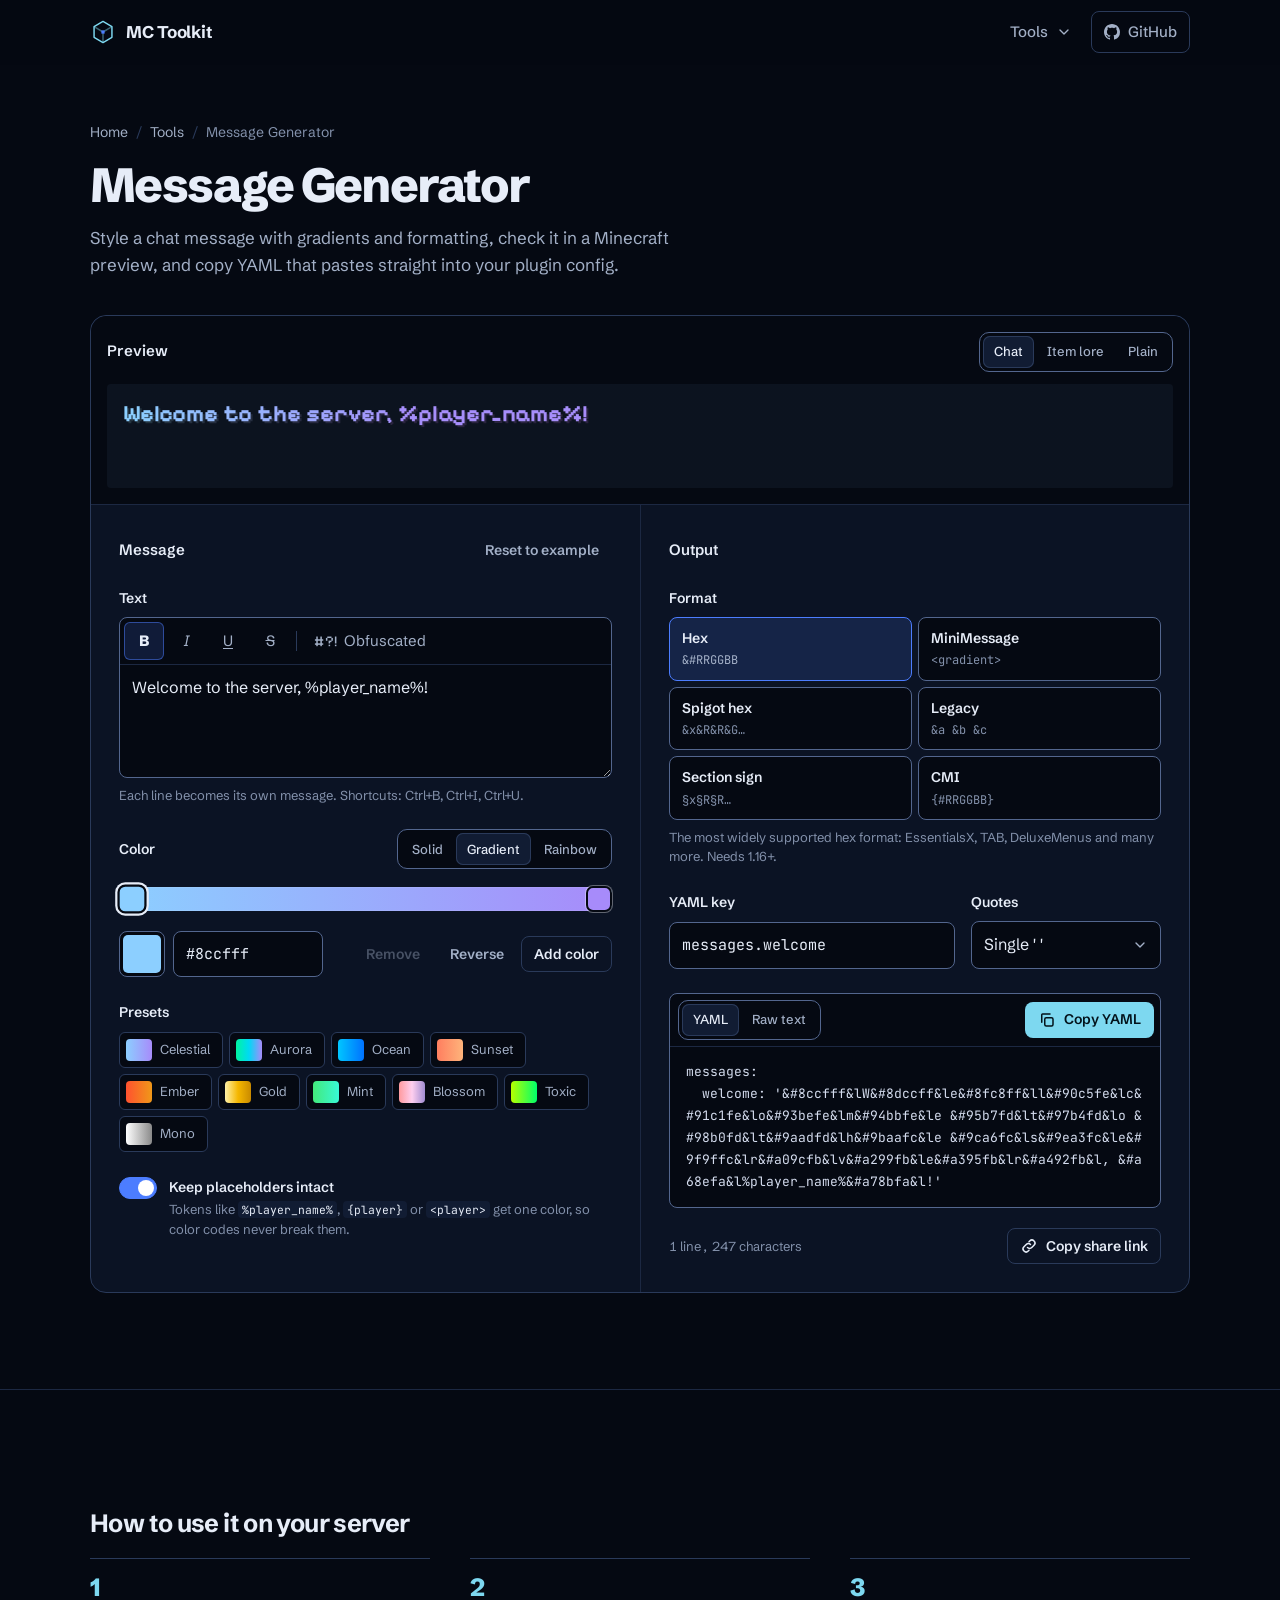
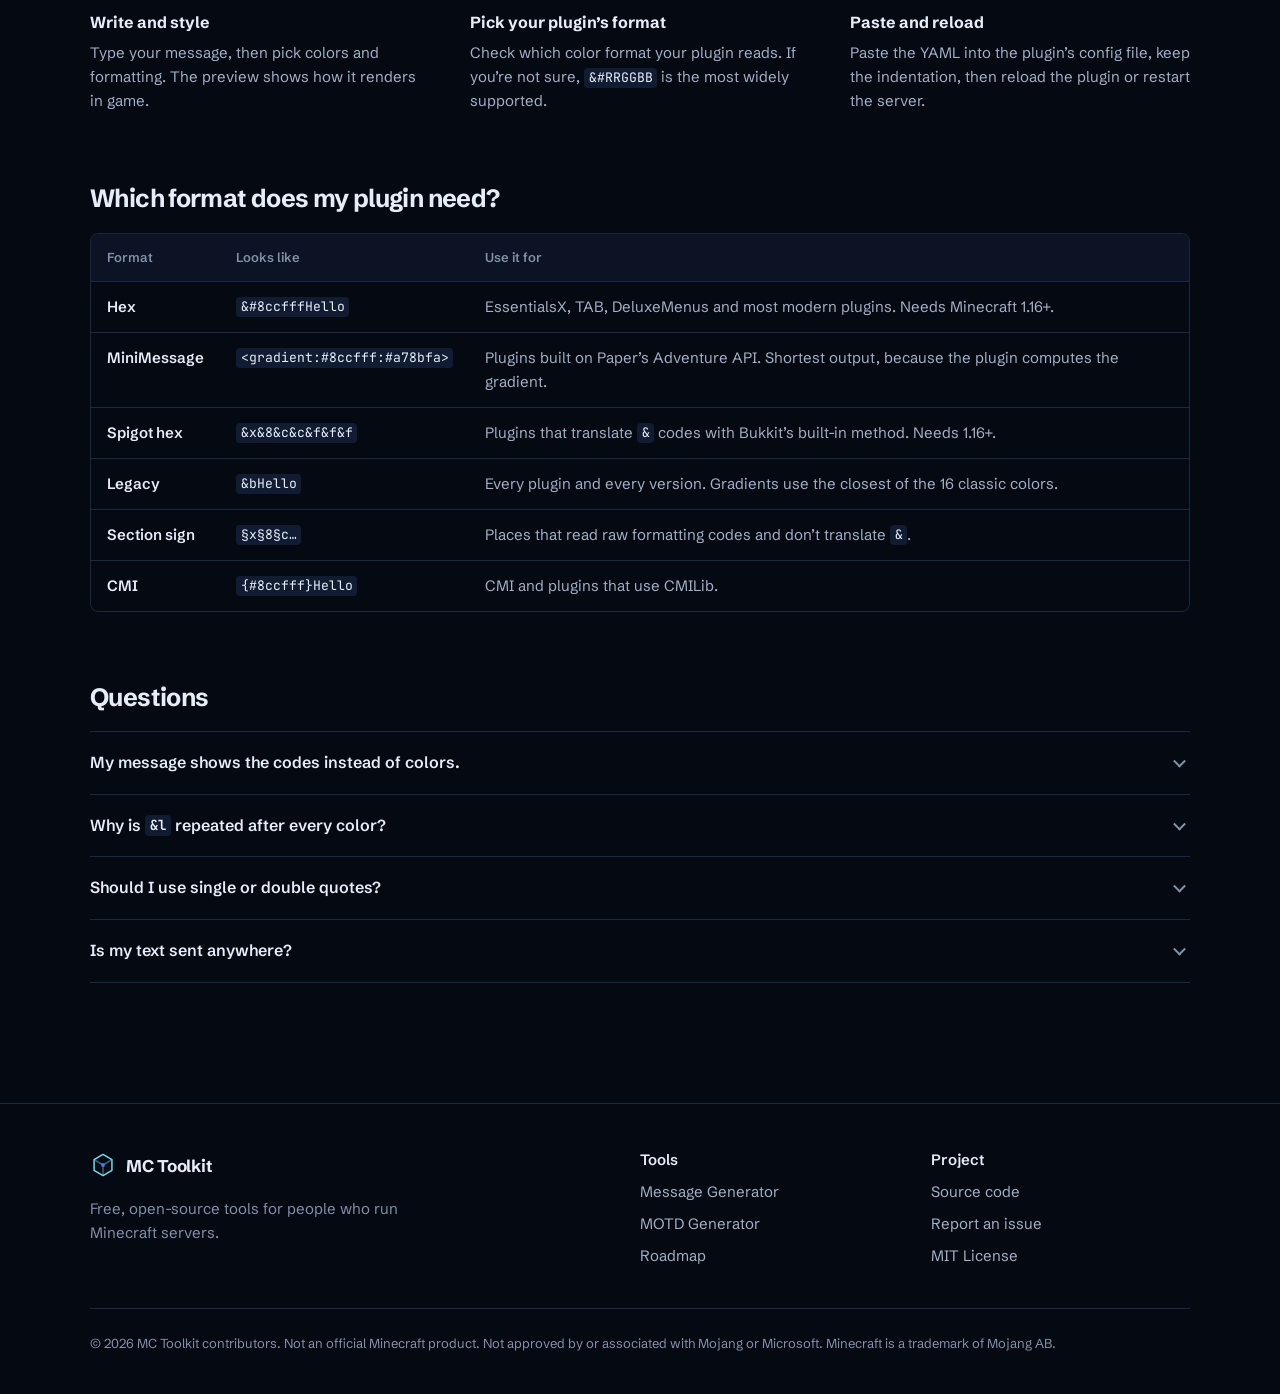
==== commit 962318ed: "Add MOTD Generator - Server list preview (icon, name, players, ping) that wraps and hides   text whe" ====
--- a/tools/message-generator/index.html
+++ b/tools/message-generator/index.html
@@ -63,7 +63,7 @@
           <div class="menu-panel" id="tools-menu" hidden>
             <ul class="menu-list">
               <li><a class="menu-link" href="./" aria-current="page" style="--dot: var(--id-aqua)"><span class="menu-dot"></span>Message Generator<span class="menu-status is-live">Live</span></a></li>
-              <li><span class="menu-link is-planned" style="--dot: var(--id-blue)"><span class="menu-dot"></span>MOTD Generator<span class="menu-status">Next</span></span></li>
+              <li><a class="menu-link" href="../motd-generator/" style="--dot: var(--id-blue)"><span class="menu-dot"></span>MOTD Generator<span class="menu-status is-live">Live</span></a></li>
               <li><span class="menu-link is-planned" style="--dot: var(--id-gold)"><span class="menu-dot"></span>Rank Price Calculator<span class="menu-status">Planned</span></span></li>
               <li><span class="menu-link is-planned" style="--dot: var(--id-pink)"><span class="menu-dot"></span>Crate Reward Generator<span class="menu-status">Planned</span></span></li>
               <li><span class="menu-link is-planned" style="--dot: var(--id-green)"><span class="menu-dot"></span>Economy Calculator<span class="menu-status">Planned</span></span></li>
@@ -166,7 +166,7 @@
 
             <div class="field">
               <label class="switch">
-                <input type="checkbox" id="mg-protect" checked>
+                <input type="checkbox" id="mg-protect" name="protect-placeholders" checked>
                 <span class="switch-track" aria-hidden="true"></span>
                 <span class="switch-text">
                   <span class="label">Keep placeholders intact</span>
@@ -315,7 +315,8 @@
         <div class="footer-col">
           <h2>Tools</h2>
           <ul>
-            <li><a href="./" >Message Generator</a></li>
+            <li><a href="./" aria-current="page">Message Generator</a></li>
+            <li><a href="../motd-generator/">MOTD Generator</a></li>
             <li><a href="../../#tools">Roadmap</a></li>
           </ul>
         </div>
@@ -333,6 +334,7 @@
   </footer>
   <script src="../../js/site.js" defer></script>
   <script src="../../js/lib/mc-text.js" defer></script>
+  <script src="../../js/lib/controls.js" defer></script>
   <script src="../../js/tools/message-generator.js" defer></script>
 </body>
 </html>
--- a/css/main.css
+++ b/css/main.css
@@ -730,6 +730,10 @@
   }
 }
 
+.feature + .feature {
+  margin-top: 16px;
+}
+
 .feature-copy {
   display: flex;
   flex-direction: column;
@@ -785,7 +789,7 @@
   width: 8px;
   height: 8px;
   border-radius: 2px;
-  background: var(--id-aqua);
+  background: var(--id, var(--id-aqua));
 }
 
 .feature-copy .btn {
@@ -795,6 +799,9 @@
 
 .feature-spec {
   min-width: 0;
+  display: flex;
+  flex-direction: column;
+  justify-content: center;
   padding: clamp(20px, 3vw, 32px);
   border-top: 1px solid var(--rule);
   background: var(--night);
@@ -805,6 +812,16 @@
     border-top: 0;
     border-left: 1px solid var(--rule);
   }
+}
+
+/* The server list row scales to the card column, not the viewport. */
+.feature-spec {
+  container-type: inline-size;
+}
+
+.feature-spec .serverlist {
+  --gui: min(2px, calc((100cqi - 8px) / 309));
+  padding: calc(var(--gui) * 8) 0;
 }
 
 .spec-caption {
@@ -887,15 +904,19 @@
   border-radius: var(--r-frame);
   background: var(--rule);
   overflow: hidden;
-  counter-reset: build 1;
-}
-
-@media (min-width: 640px) {
+  counter-reset: build 2;
+}
+
+/* A last cell that would leave a hole in the grid spans the gap instead. */
+@media (min-width: 640px) and (max-width: 999px) {
   .roadmap { grid-template-columns: repeat(2, minmax(0, 1fr)); }
+  .roadmap > li:last-child:nth-child(odd) { grid-column: span 2; }
 }
 
 @media (min-width: 1000px) {
   .roadmap { grid-template-columns: repeat(3, minmax(0, 1fr)); }
+  .roadmap > li:last-child:nth-child(3n + 1) { grid-column: span 3; }
+  .roadmap > li:last-child:nth-child(3n + 2) { grid-column: span 2; }
 }
 
 .roadmap > li {
@@ -1272,6 +1293,119 @@
 }
 
 /* ==================================================================== */
+/* 13b. Server list row (MOTD preview, shared)                          */
+/* One GUI pixel = var(--gui). 2px on desktop, scaled down to fit phones.*/
+/* ==================================================================== */
+
+.serverlist {
+  --gui: min(2px, calc((100vw - 64px) / 310));
+  display: grid;
+  justify-content: center;
+  gap: calc(var(--gui) * 4);
+  padding: calc(var(--gui) * 10) calc(var(--gui) * 4);
+  border-radius: 4px;
+  overflow: hidden;
+  /* Darkened dirt, the classic menu background */
+  background:
+    linear-gradient(rgba(0, 0, 0, 0.72), rgba(0, 0, 0, 0.72)),
+    conic-gradient(#6b4f36 25%, #5a412c 0 50%, #6b4f36 0 75%, #5a412c 0) 0 0 / calc(var(--gui) * 16) calc(var(--gui) * 16);
+  font-family: var(--font-pixel);
+  color: #fff;
+}
+
+.sl-entry {
+  display: grid;
+  grid-template-columns: calc(var(--gui) * 32) calc(var(--gui) * 268);
+  column-gap: calc(var(--gui) * 3);
+  width: calc(var(--gui) * 305);
+  padding: calc(var(--gui) * 2);
+  border: var(--gui) solid transparent;
+  font-size: calc(var(--gui) * 8.4);
+  line-height: calc(var(--gui) * 10);
+}
+
+.sl-entry.is-selected {
+  border-color: #808080;
+  background: rgba(0, 0, 0, 0.85);
+}
+
+.sl-entry.is-dim {
+  opacity: 0.45;
+}
+
+.sl-icon {
+  width: calc(var(--gui) * 32);
+  height: calc(var(--gui) * 32);
+  image-rendering: pixelated;
+}
+
+.sl-body {
+  min-width: 0;
+}
+
+.sl-head {
+  display: flex;
+  justify-content: space-between;
+  gap: calc(var(--gui) * 4);
+  white-space: nowrap;
+}
+
+.sl-name {
+  min-width: 0;
+  overflow: hidden;
+  text-overflow: clip;
+}
+
+.sl-status {
+  display: flex;
+  align-items: flex-start;
+  gap: calc(var(--gui) * 3);
+  color: #aaaaaa;
+}
+
+.sl-status .slash {
+  color: #555555;
+}
+
+.sl-ping {
+  display: flex;
+  align-items: flex-end;
+  gap: var(--gui);
+  height: calc(var(--gui) * 7);
+  margin-top: var(--gui);
+}
+
+.sl-ping i {
+  width: var(--gui);
+  background: #2bd92b;
+  box-shadow: var(--gui) var(--gui) 0 #0b5e0b;
+}
+
+.sl-ping i:nth-child(1) { height: calc(var(--gui) * 2); }
+.sl-ping i:nth-child(2) { height: calc(var(--gui) * 3); }
+.sl-ping i:nth-child(3) { height: calc(var(--gui) * 4); }
+.sl-ping i:nth-child(4) { height: calc(var(--gui) * 5); }
+.sl-ping i:nth-child(5) { height: calc(var(--gui) * 6); }
+
+.sl-motd {
+  min-height: calc(var(--gui) * 20);
+  white-space: pre;
+}
+
+.sl-motd .mc-line {
+  height: calc(var(--gui) * 10);
+}
+
+.sl-motd span,
+.sl-head span {
+  text-shadow: var(--gui) var(--gui) 0 var(--mc-shadow, #3f3f3f);
+}
+
+.sl-motd .mc-bold {
+  font-weight: 700;
+}
+
+/* ==================================================================== */
 /* 14. Motion: one load sequence in the hero, nothing else autoplays     */
 /* ==================================================================== */
 
--- a/css/tool.css
+++ b/css/tool.css
@@ -139,6 +139,12 @@
 }
 
 .field + .field {
+  margin-top: 24px;
+}
+
+/* A tab panel groups fields, so spacing has to reach across it. */
+.field + .tabpanel,
+.tabpanel + .field {
   margin-top: 24px;
 }
 
@@ -714,6 +720,17 @@
   .stage .mc-screen {
     max-height: 24vh;
     min-height: 64px;
+  }
+
+  /* MOTD: only the row that matters, as large as the screen allows */
+  .stage .stage-note,
+  .stage .sl-entry.is-dim {
+    display: none;
+  }
+
+  .stage .serverlist {
+    --gui: min(2px, calc((100vw - 58px) / 309));
+    padding: calc(var(--gui) * 6) 0;
   }
 
   .copybar {
@@ -910,3 +927,152 @@
   padding: 0 0 20px;
   color: var(--text-2);
 }
+
+/* ==================================================================== */
+/* Tabs (same look as the segmented control, tab semantics)              */
+/* ==================================================================== */
+
+.tabs {
+  display: inline-flex;
+  gap: 2px;
+  padding: 3px;
+  border: 1px solid var(--control);
+  border-radius: 10px;
+  background: var(--night);
+}
+
+.tabs [role="tab"] {
+  display: inline-flex;
+  align-items: baseline;
+  gap: 8px;
+  min-height: 32px;
+  padding: 5px 12px;
+  border: 0;
+  border-radius: 7px;
+  background: transparent;
+  color: var(--text-2);
+  font: inherit;
+  font-size: 0.875rem;
+  font-weight: 500;
+  cursor: pointer;
+  transition: background-color 0.15s, color 0.15s;
+}
+
+.tabs [role="tab"]:hover {
+  color: var(--text);
+}
+
+.tabs [role="tab"][aria-selected="true"] {
+  background: var(--deep-2);
+  color: var(--text);
+  box-shadow: 0 0 0 1px var(--rule-2) inset;
+}
+
+.tabs [role="tab"]:focus-visible {
+  outline-offset: 1px;
+}
+
+.tab-meta {
+  font-size: 0.75rem;
+  color: var(--text-3);
+  font-variant-numeric: tabular-nums;
+}
+
+.tab-meta.is-over {
+  color: var(--danger);
+}
+
+/* Single-line input inside the editor box */
+.editor-box .input {
+  border: 0;
+  border-radius: 0 0 var(--r-control) var(--r-control);
+  background: transparent;
+}
+
+.editor-box .input:focus {
+  box-shadow: none;
+}
+
+/* ==================================================================== */
+/* Width meter                                                           */
+/* ==================================================================== */
+
+.meter {
+  display: grid;
+  gap: 6px;
+}
+
+.meter-track {
+  position: relative;
+  height: 4px;
+  border-radius: 2px;
+  background: var(--deep-2);
+  overflow: hidden;
+}
+
+.meter-fill {
+  position: absolute;
+  inset: 0;
+  border-radius: 2px;
+  background: var(--text-2);
+  transform: scaleX(var(--fill, 0));
+  transform-origin: left center;
+  transition: transform 0.2s var(--ease);
+}
+
+.meter.is-over .meter-fill {
+  background: var(--danger);
+}
+
+.meter-text {
+  font-size: 0.8125rem;
+  color: var(--text-3);
+  font-variant-numeric: tabular-nums;
+}
+
+.meter.is-over .meter-text {
+  color: var(--danger);
+}
+
+/* ==================================================================== */
+/* File picker                                                           */
+/* ==================================================================== */
+
+.file-row {
+  display: flex;
+  flex-wrap: wrap;
+  align-items: center;
+  gap: 8px;
+}
+
+.players-row .input {
+  flex: 1 1 60px;
+}
+
+.file-input {
+  position: absolute;
+  width: 1px;
+  height: 1px;
+  opacity: 0;
+}
+
+.file-input:focus-visible + .btn {
+  outline: 2px solid var(--lapis);
+  outline-offset: 2px;
+}
+
+.file-status {
+  font-size: 0.8125rem;
+  line-height: 1.5;
+  color: var(--text-2);
+}
+
+.file-status.is-error {
+  color: var(--danger);
+}
+
+.code-box-file {
+  padding-left: 6px;
+  font-size: 0.8125rem;
+  color: var(--text-2);
+}
